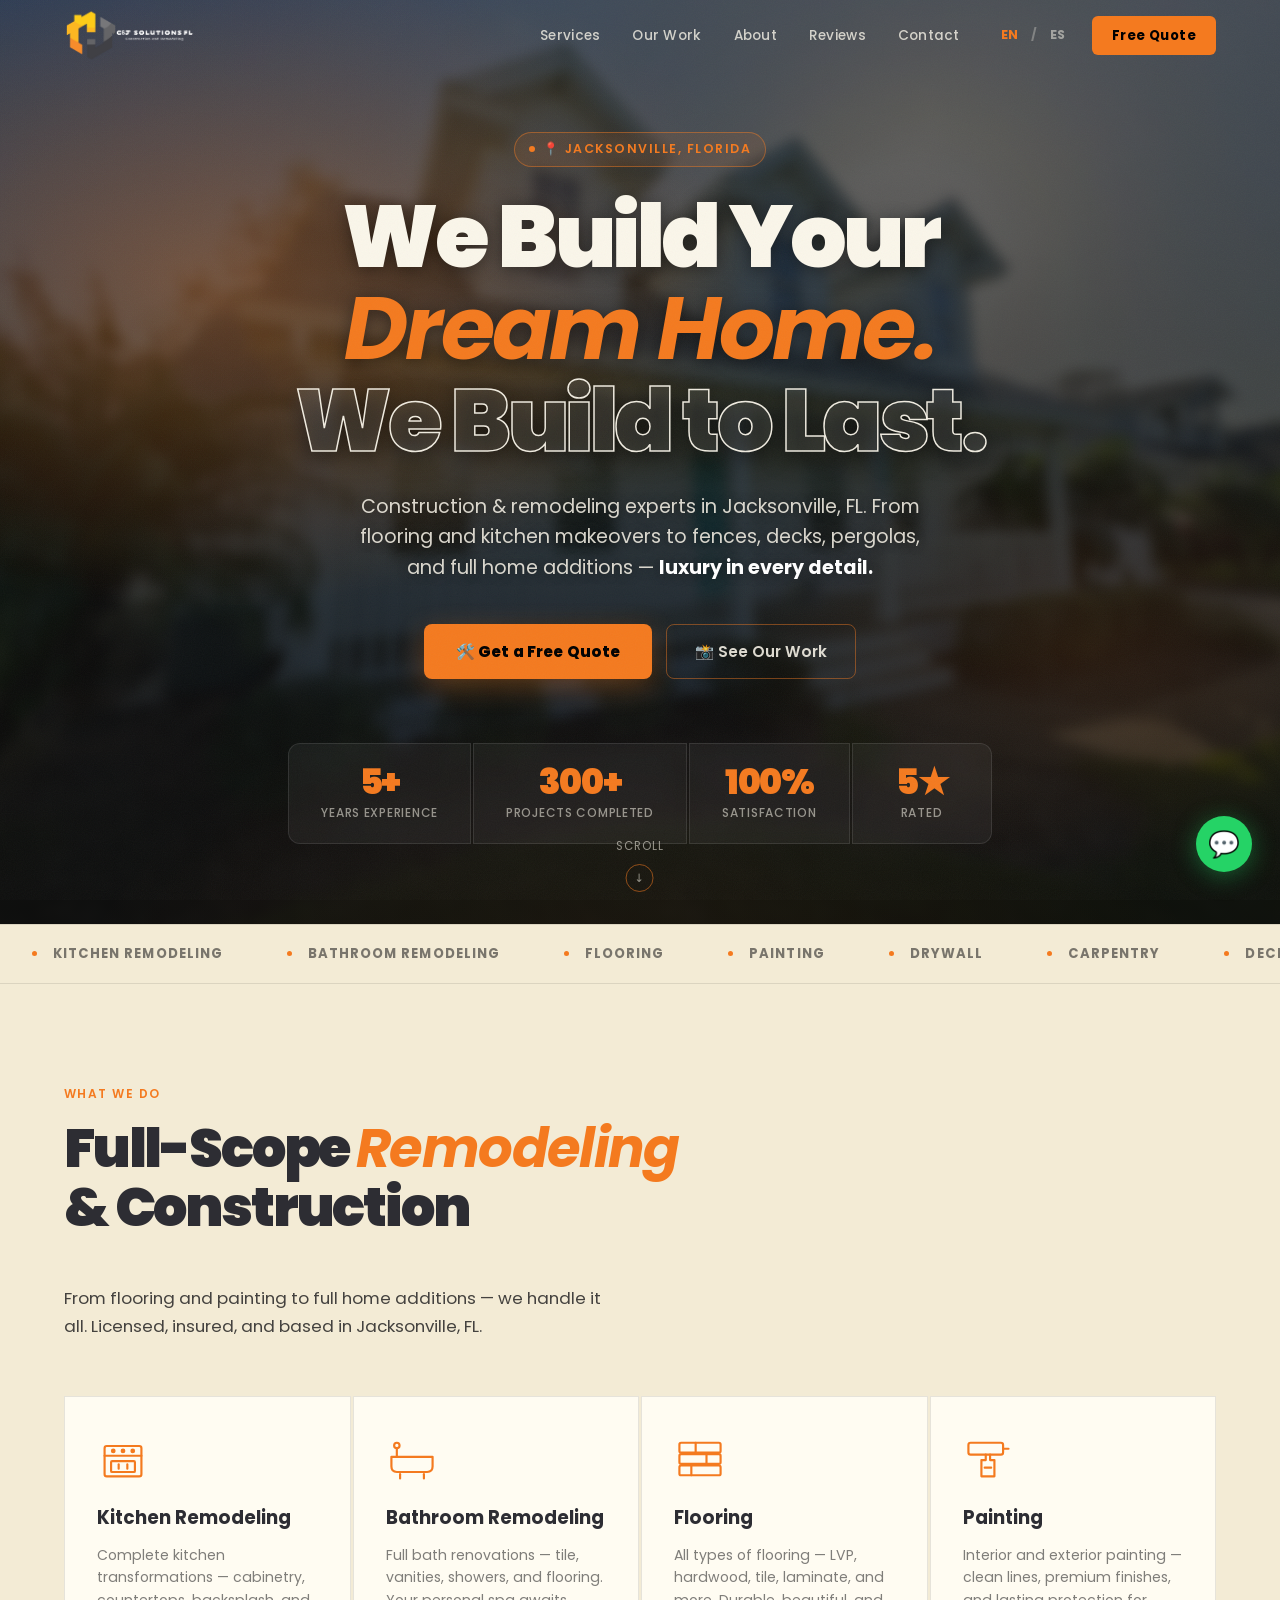
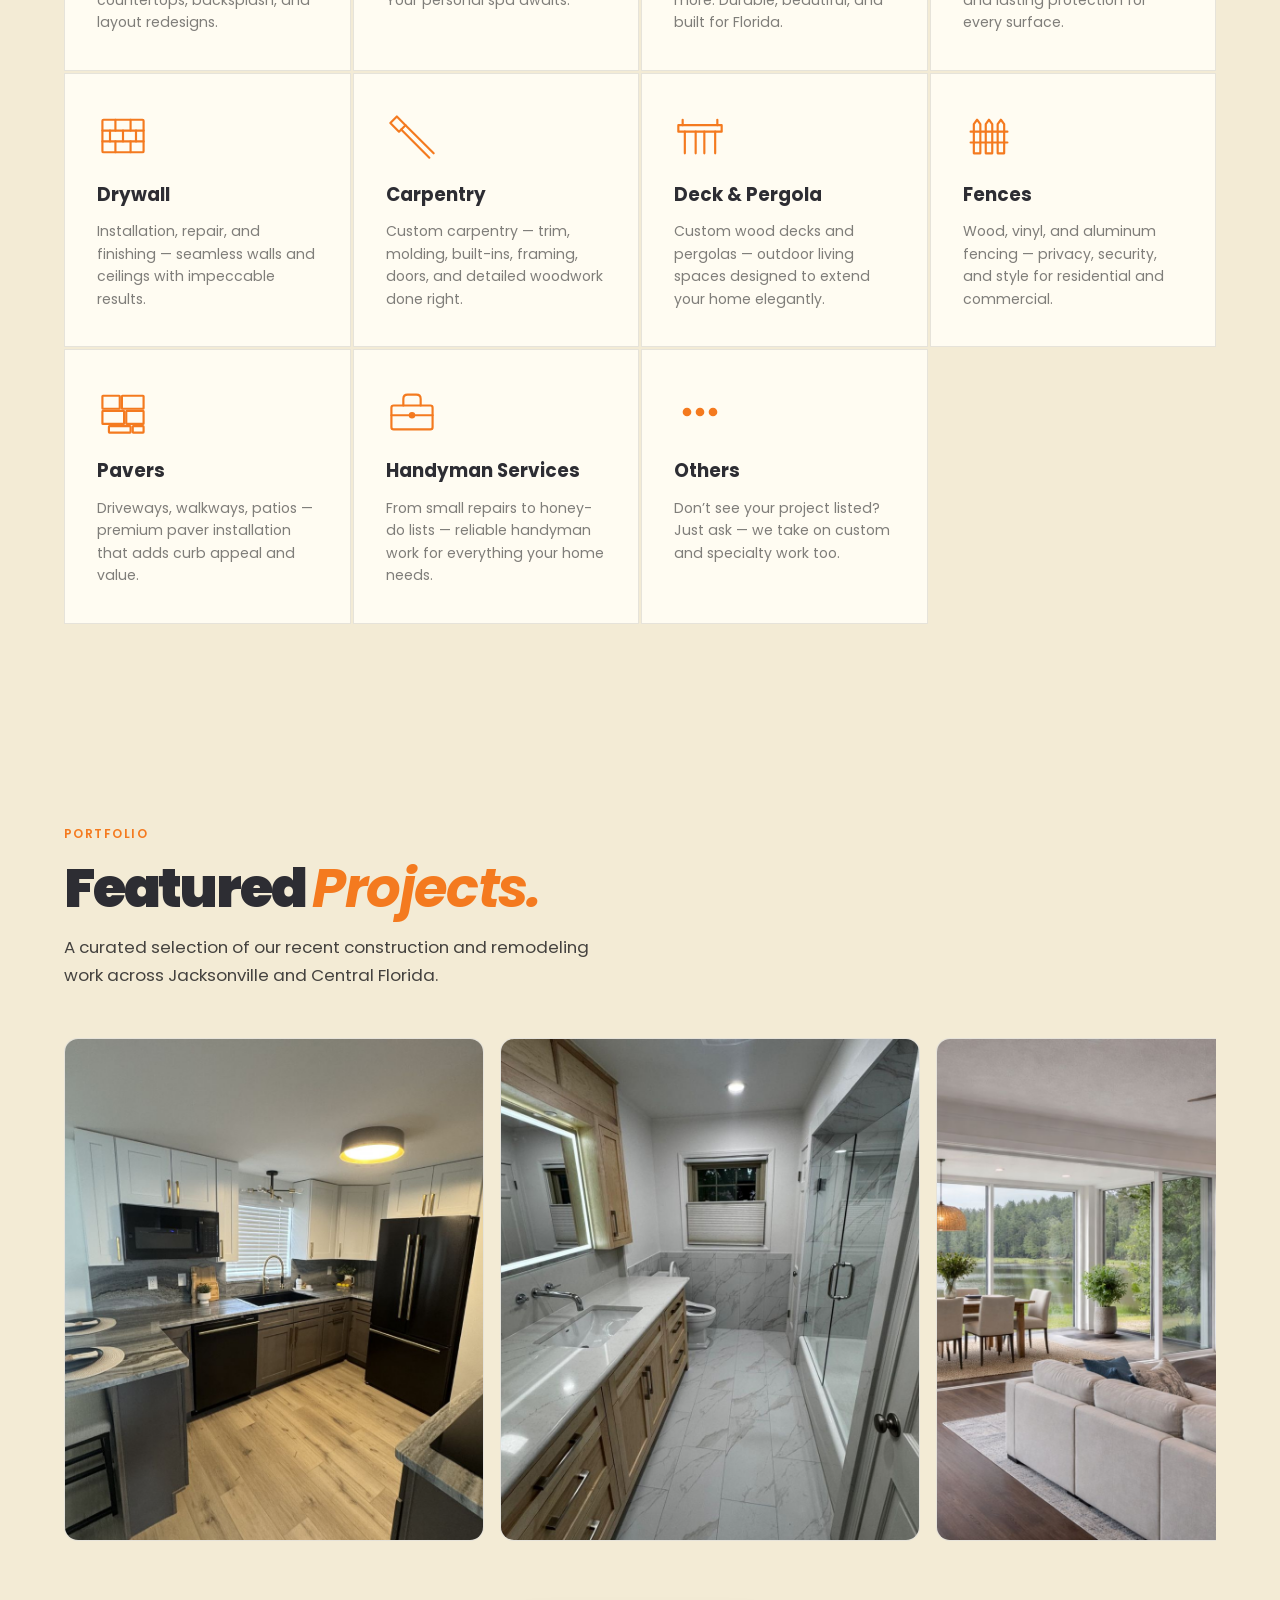
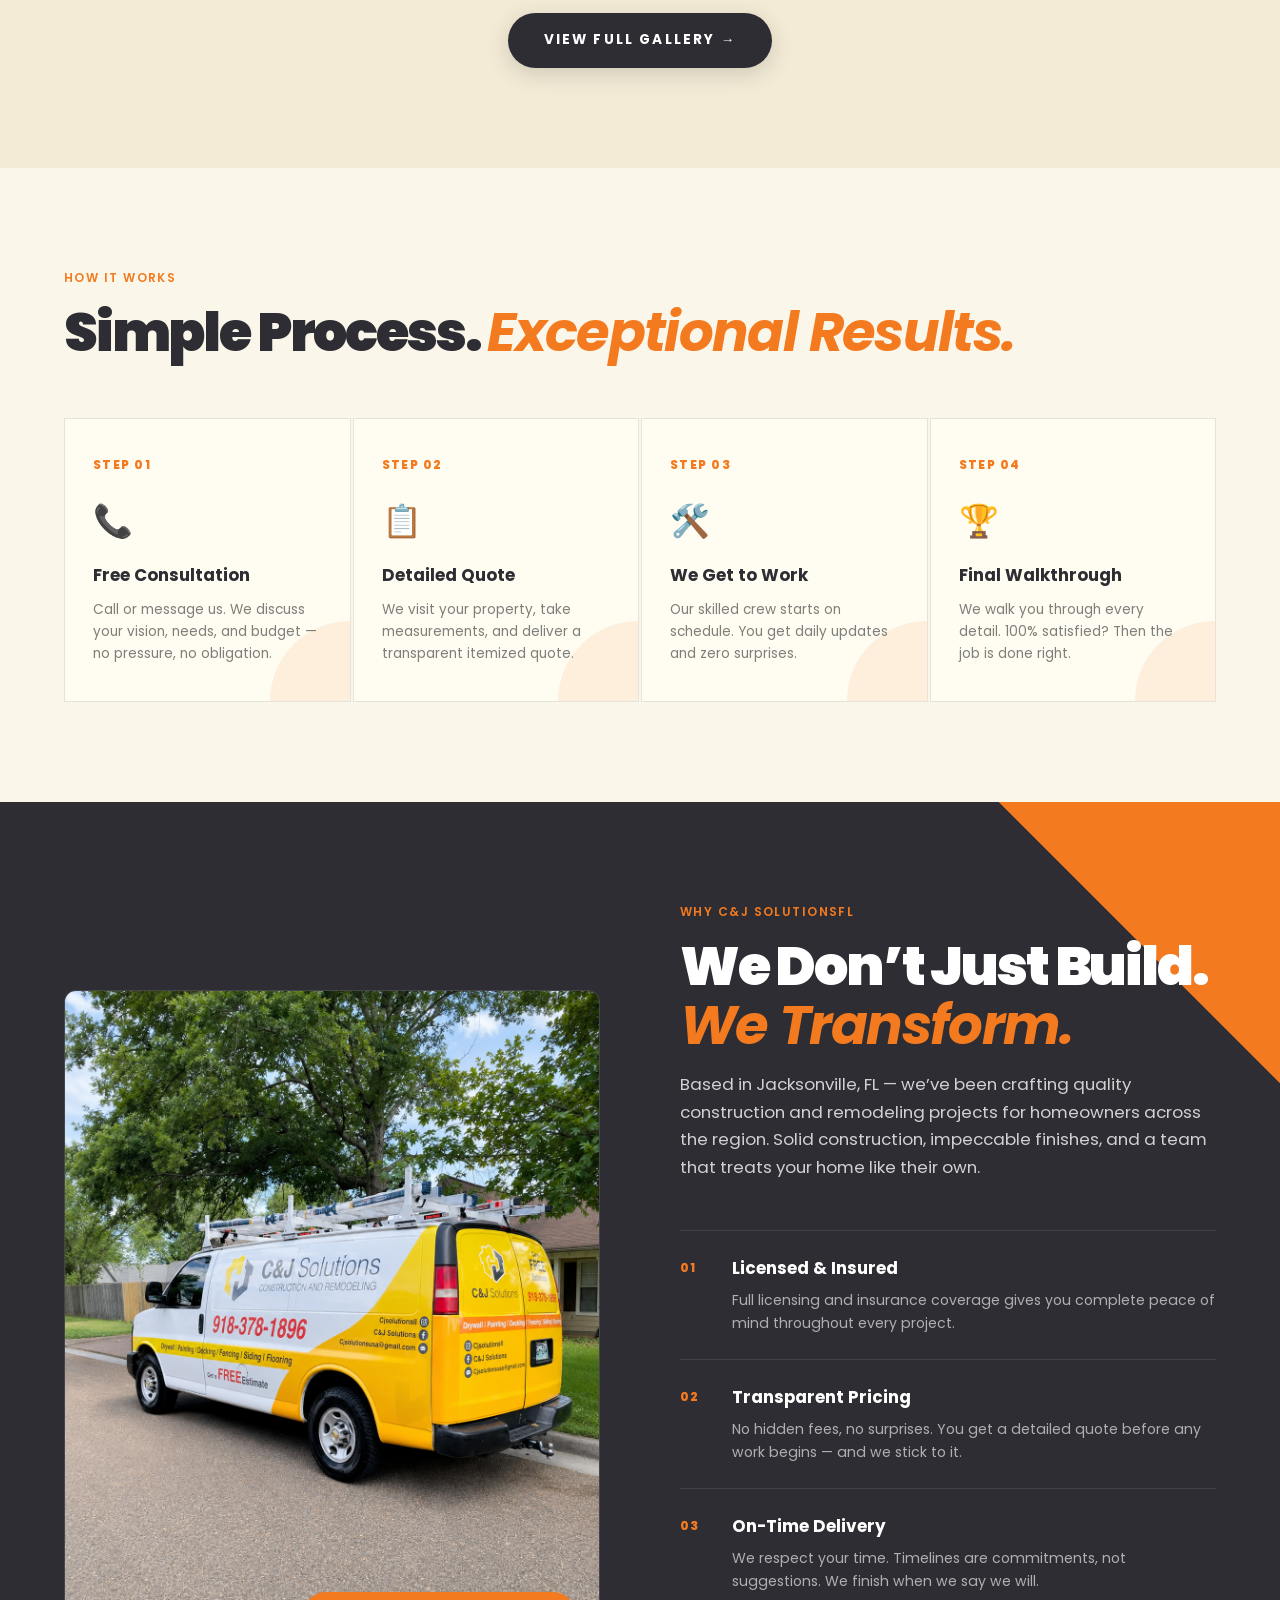
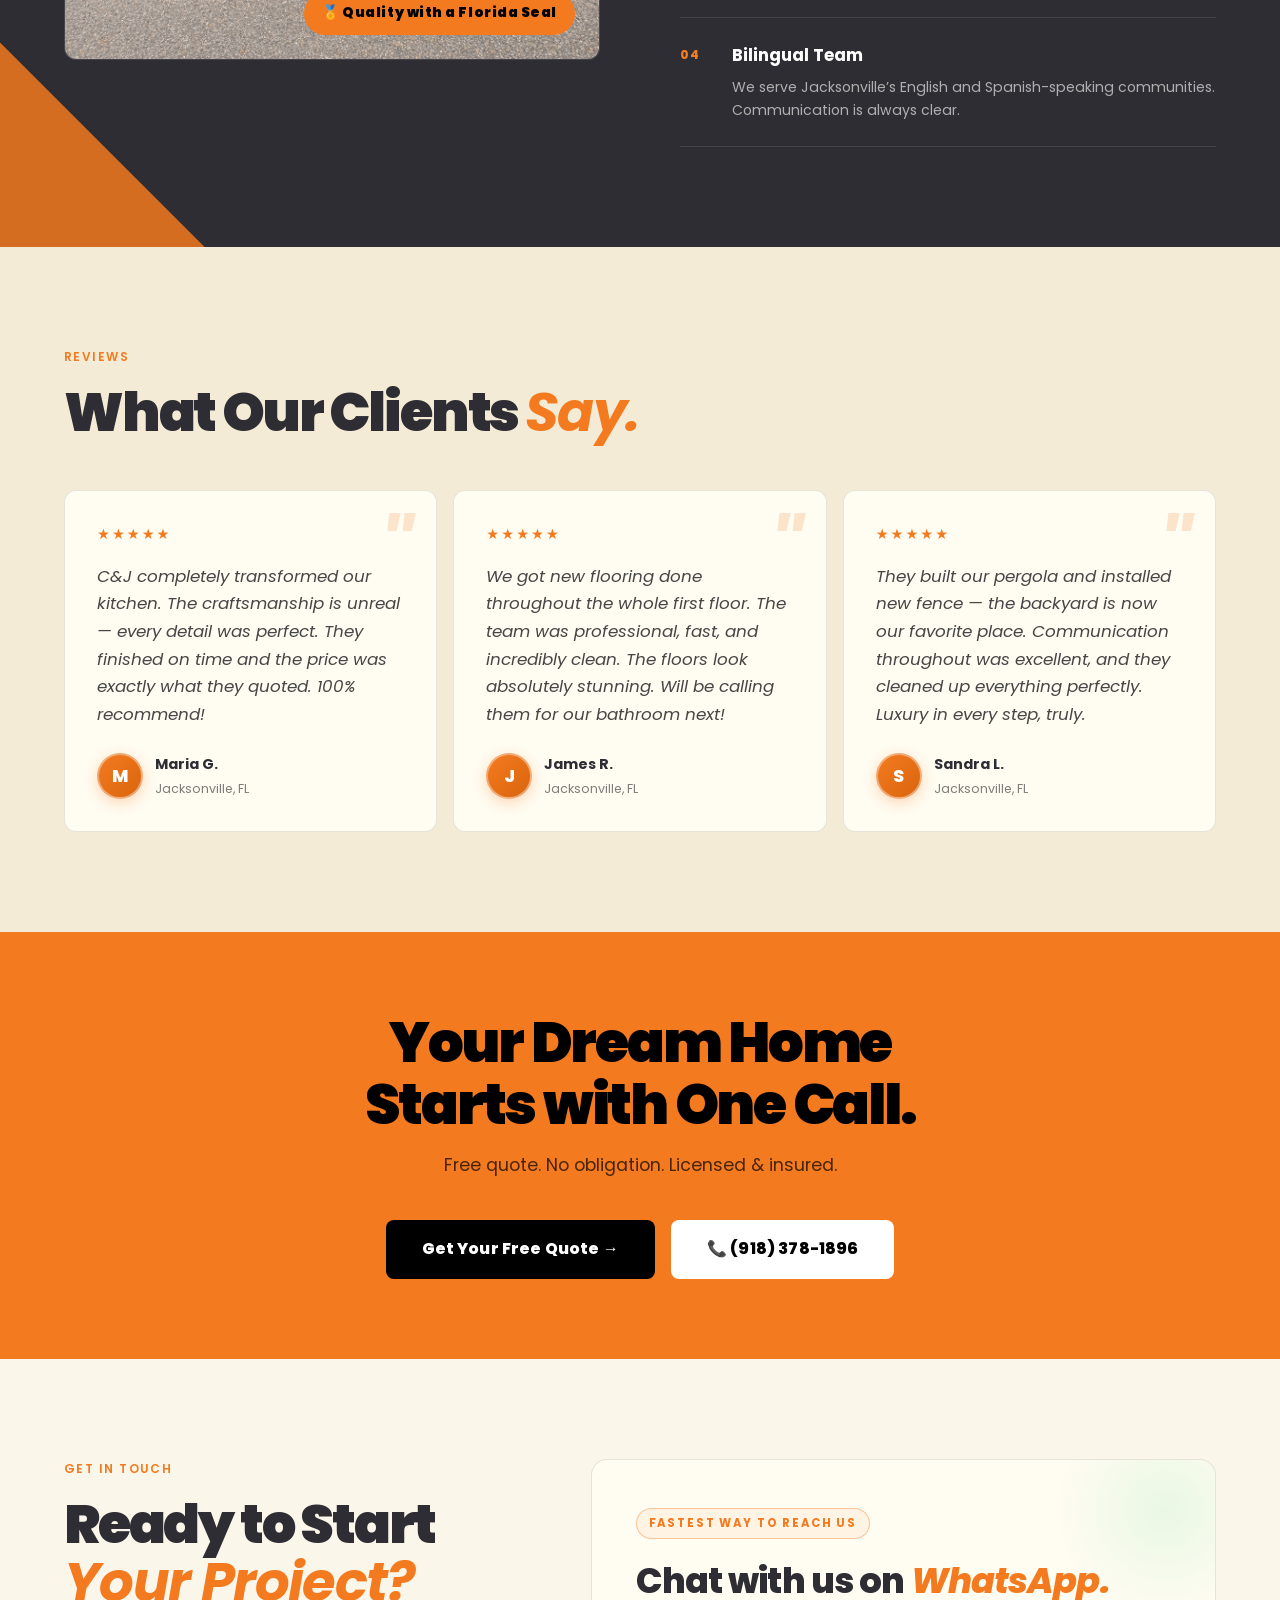
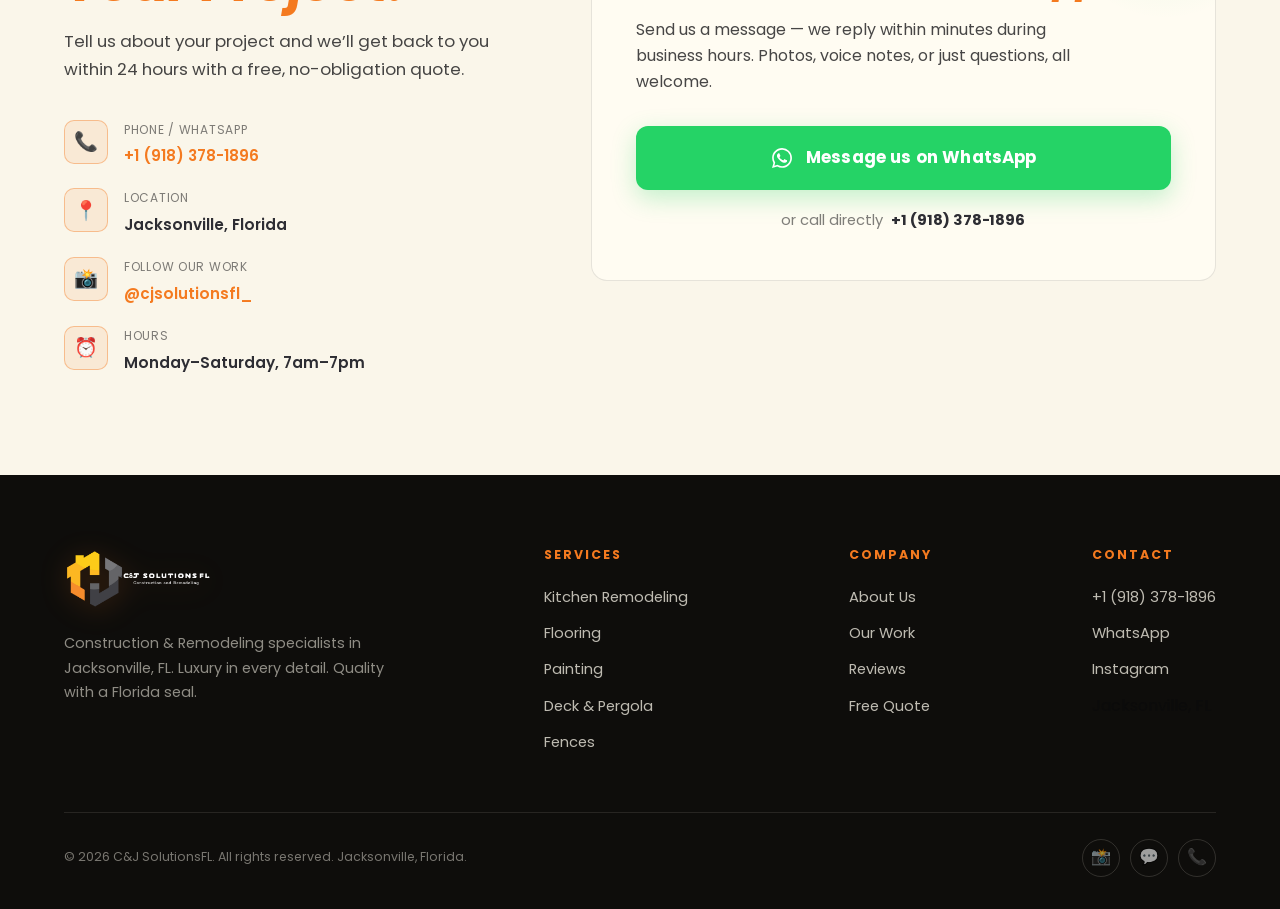
==== index.html @ ed50ba82 "Mobile nav: keep fixed but transparent over hero (white logo), cream + dark logo when scrolled" ====
<!DOCTYPE html>
<html lang="en">
<head>
  <meta charset="UTF-8" />
  <meta name="viewport" content="width=device-width, initial-scale=1.0" />
  <title>C&amp;J SolutionsFL | Construction &amp; Remodeling — Jacksonville, FL</title>
  <meta name="description" content="C&J SolutionsFL — Premier construction and remodeling company in Jacksonville, Florida. LVP flooring, kitchen remodeling, exterior paint, fencing, pergolas, and more. Quality with a Florida seal." />
  <meta name="keywords" content="construction remodeling Jacksonville FL, LVP flooring Jacksonville, kitchen remodeling Florida, exterior paint Jacksonville, fence contractor Florida, home addition Jacksonville" />
  <!-- Open Graph -->
  <meta property="og:title" content="C&J SolutionsFL | Construction &amp; Remodeling" />
  <meta property="og:description" content="Premium construction and remodeling in Jacksonville, FL. Quality with a Florida seal." />
  <meta property="og:type" content="website" />
  <!-- Fonts -->
  <link rel="preconnect" href="https://fonts.googleapis.com" />
  <link rel="preconnect" href="https://fonts.gstatic.com" crossorigin />
  <link href="https://fonts.googleapis.com/css2?family=Poppins:ital,wght@0,300;0,400;0,500;0,600;0,700;0,800;0,900;1,400;1,500;1,600;1,700&display=swap" rel="stylesheet" />
  <link rel="icon" type="image/png" href="/assets/img/logo-icon.png" />
  <link rel="stylesheet" href="css/styles.css?v=mobiledarkstart" />
</head>
<body>

<!-- GRAIN -->
<div class="grain" aria-hidden="true"></div>

<!-- CUSTOM CURSOR -->
<div class="cursor" aria-hidden="true">
  <div class="cursor-dot"></div>
</div>
<div class="cursor" aria-hidden="true">
  <div class="cursor-ring"></div>
</div>

<!-- WHATSAPP FLOAT -->
<a class="wa-float" href="https://wa.me/19183781896" target="_blank" rel="noopener" aria-label="WhatsApp C&amp;J SolutionsFL">
  💬
</a>

<!-- ══════════════════════════════════════════════
     NAVIGATION
════════════════════════════════════════════════ -->
<nav id="nav" role="navigation" aria-label="Main navigation">
  <a class="nav-logo nav-logo-img-only" href="#hero" aria-label="C&J SolutionsFL Home">
    <img class="logo-onlight" src="/assets/img/logo-horiz.png" alt="C&J SolutionsFL — Construction and Remodeling" />
    <img class="logo-ondark" src="/assets/img/logo-white.png" alt="C&J SolutionsFL — Construction and Remodeling" />
  </a>

  <ul class="nav-links" role="list">
    <li><a href="#services" data-i18n="nav.services">Services</a></li>
    <li><a href="#showcase" data-i18n="nav.work">Our Work</a></li>
    <li><a href="#whyus" data-i18n="nav.about">About</a></li>
    <li><a href="#testimonials" data-i18n="nav.reviews">Reviews</a></li>
    <li><a href="#contact" data-i18n="nav.contact">Contact</a></li>
  </ul>

  <div class="lang-switch" role="group" aria-label="Language switcher">
    <button type="button" data-lang="en" class="active">EN</button>
    <span class="sep">/</span>
    <button type="button" data-lang="es">ES</button>
  </div>

  <a class="btn-nav" href="#contact" data-i18n="nav.cta">Free Quote</a>

  <button class="nav-hamburger" aria-label="Open menu" aria-expanded="false">
    <span></span><span></span><span></span>
  </button>
</nav>

<!-- Mobile menu -->
<nav class="nav-mobile" aria-label="Mobile navigation">
  <a href="#services" data-i18n="nav.services">Services</a>
  <a href="#showcase" data-i18n="nav.work">Our Work</a>
  <a href="#whyus" data-i18n="nav.aboutLong">About Us</a>
  <a href="#testimonials" data-i18n="nav.reviews">Reviews</a>
  <a href="#contact" data-i18n="nav.contact">Contact</a>
  <div class="lang-switch lang-switch-mobile" role="group" aria-label="Language switcher">
    <button type="button" data-lang="en" class="active">EN</button>
    <span class="sep">/</span>
    <button type="button" data-lang="es">ES</button>
  </div>
  <a class="btn-mobile" href="#contact" data-i18n="nav.ctaLong">Get a Free Quote →</a>
</nav>

<!-- ══════════════════════════════════════════════
     HERO
════════════════════════════════════════════════ -->
<section id="hero" role="banner">
  <div class="hero-bg" aria-hidden="true">
    <div class="hero-mesh"></div>
    <div class="hero-grid-lines"></div>
  </div>

  <div class="hero-inner">
    <div class="hero-kicker reveal" data-i18n="hero.kicker">
      📍 Jacksonville, Florida
    </div>

    <h1 class="hero-title reveal" data-delay="1" data-i18n="hero.title">
      We Build Your
      <span class="accent"> Dream Home.</span>
      <span class="line2">We Build to Last.</span>
    </h1>

    <p class="hero-sub reveal" data-delay="2" data-i18n="hero.sub">
      Construction &amp; remodeling experts in Jacksonville, FL. From flooring and kitchen makeovers to fences, decks, pergolas, and full home additions — <strong>luxury in every detail.</strong>
    </p>

    <div class="hero-actions reveal" data-delay="3">
      <a class="btn-primary" href="#contact" data-i18n="hero.btnPrimary">
        🛠️ Get a Free Quote
      </a>
      <a class="btn-ghost" href="#showcase" data-i18n="hero.btnGhost">
        📸 See Our Work
      </a>
    </div>

    <div class="hero-stats reveal" data-delay="4" aria-label="Company statistics">
      <div class="hero-stat">
        <span class="num" data-count="5" data-suffix="+">5+</span>
        <span class="label" data-i18n="hero.stat1">Years Experience</span>
      </div>
      <div class="hero-stat">
        <span class="num" data-count="300" data-suffix="+">300+</span>
        <span class="label" data-i18n="hero.stat2">Projects Completed</span>
      </div>
      <div class="hero-stat">
        <span class="num" data-count="100" data-suffix="%">100%</span>
        <span class="label" data-i18n="hero.stat3">Satisfaction</span>
      </div>
      <div class="hero-stat">
        <span class="num" data-count="5" data-suffix="★">5★</span>
        <span class="label" data-i18n="hero.stat4">Rated</span>
      </div>
    </div>
  </div>

  <div class="scroll-down" aria-hidden="true">
    <span data-i18n="hero.scroll">Scroll</span>
    <div class="arrow">↓</div>
  </div>
</section>

<!-- ══════════════════════════════════════════════
     MARQUEE
════════════════════════════════════════════════ -->
<div class="marquee-section" aria-hidden="true">
  <div class="marquee-track">
    <!-- Set 1 -->
    <span class="marquee-item"><span class="dot"></span><span data-i18n="srv.kitchen">Kitchen Remodeling</span></span>
    <span class="marquee-item"><span class="dot"></span><span data-i18n="srv.bathroom">Bathroom Remodeling</span></span>
    <span class="marquee-item"><span class="dot"></span><span data-i18n="srv.flooring">Flooring</span></span>
    <span class="marquee-item"><span class="dot"></span><span data-i18n="srv.painting">Painting</span></span>
    <span class="marquee-item"><span class="dot"></span><span data-i18n="srv.drywall">Drywall</span></span>
    <span class="marquee-item"><span class="dot"></span><span data-i18n="srv.carpentry">Carpentry</span></span>
    <span class="marquee-item"><span class="dot"></span><span data-i18n="srv.deck">Deck &amp; Pergola</span></span>
    <span class="marquee-item"><span class="dot"></span><span data-i18n="srv.fences">Fences</span></span>
    <span class="marquee-item"><span class="dot"></span><span data-i18n="srv.pavers">Pavers</span></span>
    <span class="marquee-item"><span class="dot"></span><span data-i18n="srv.handyman">Handyman Services</span></span>
    <span class="marquee-item"><span class="dot"></span><span data-i18n="srv.others">Others</span></span>
    <!-- Set 2 (duplicate for seamless loop) -->
    <span class="marquee-item"><span class="dot"></span><span data-i18n="srv.kitchen">Kitchen Remodeling</span></span>
    <span class="marquee-item"><span class="dot"></span><span data-i18n="srv.bathroom">Bathroom Remodeling</span></span>
    <span class="marquee-item"><span class="dot"></span><span data-i18n="srv.flooring">Flooring</span></span>
    <span class="marquee-item"><span class="dot"></span><span data-i18n="srv.painting">Painting</span></span>
    <span class="marquee-item"><span class="dot"></span><span data-i18n="srv.drywall">Drywall</span></span>
    <span class="marquee-item"><span class="dot"></span><span data-i18n="srv.carpentry">Carpentry</span></span>
    <span class="marquee-item"><span class="dot"></span><span data-i18n="srv.deck">Deck &amp; Pergola</span></span>
    <span class="marquee-item"><span class="dot"></span><span data-i18n="srv.fences">Fences</span></span>
    <span class="marquee-item"><span class="dot"></span><span data-i18n="srv.pavers">Pavers</span></span>
    <span class="marquee-item"><span class="dot"></span><span data-i18n="srv.handyman">Handyman Services</span></span>
    <span class="marquee-item"><span class="dot"></span><span data-i18n="srv.others">Others</span></span>
  </div>
</div>

<!-- ══════════════════════════════════════════════
     SERVICES
════════════════════════════════════════════════ -->
<section id="services">
  <div class="container">
    <div class="services-header">
      <div>
        <p class="section-label reveal" data-i18n="services.label">What We Do</p>
        <h2 class="section-title reveal" data-delay="1" data-i18n="services.title">
          Full-Scope <span class="accent">Remodeling</span><br>
          &amp; Construction
        </h2>
      </div>
      <p class="section-sub reveal" data-delay="2" data-i18n="services.sub">
        From flooring and painting to full home additions — we handle it all. Licensed, insured, and based in Jacksonville, FL.
      </p>
    </div>

    <div class="services-grid">

      <div class="service-card reveal" data-delay="1">
        <span class="service-icon" aria-hidden="true">
          <svg viewBox="0 0 48 48" fill="none" stroke="currentColor" stroke-width="2" stroke-linecap="round" stroke-linejoin="round">
            <rect x="7" y="12" width="34" height="28" rx="2"/>
            <line x1="7" y1="21" x2="41" y2="21"/>
            <circle cx="15" cy="16.5" r="1.2" fill="currentColor"/>
            <circle cx="24" cy="16.5" r="1.2" fill="currentColor"/>
            <circle cx="33" cy="16.5" r="1.2" fill="currentColor"/>
            <rect x="13" y="26" width="22" height="10" rx="1"/>
            <line x1="20" y1="29" x2="20" y2="33"/>
            <line x1="28" y1="29" x2="28" y2="33"/>
          </svg>
        </span>
        <h3 class="service-name" data-i18n="srv.kitchen">Kitchen Remodeling</h3>
        <p class="service-desc" data-i18n="srv.kitchen.desc">Complete kitchen transformations — cabinetry, countertops, backsplash, and layout redesigns.</p>
        <span class="service-arrow" aria-hidden="true">↗</span>
      </div>

      <div class="service-card reveal" data-delay="2">
        <span class="service-icon" aria-hidden="true">
          <svg viewBox="0 0 48 48" fill="none" stroke="currentColor" stroke-width="2" stroke-linecap="round" stroke-linejoin="round">
            <path d="M5 22 H43 V31 Q43 36 38 36 H10 Q5 36 5 31 Z"/>
            <line x1="10" y1="22" x2="10" y2="14"/>
            <circle cx="10" cy="11.5" r="2.5"/>
            <line x1="13" y1="38" x2="13" y2="42"/>
            <line x1="35" y1="38" x2="35" y2="42"/>
          </svg>
        </span>
        <h3 class="service-name" data-i18n="srv.bathroom">Bathroom Remodeling</h3>
        <p class="service-desc" data-i18n="srv.bathroom.desc">Full bath renovations — tile, vanities, showers, and flooring. Your personal spa awaits.</p>
        <span class="service-arrow" aria-hidden="true">↗</span>
      </div>

      <div class="service-card reveal" data-delay="3">
        <span class="service-icon" aria-hidden="true">
          <svg viewBox="0 0 48 48" fill="none" stroke="currentColor" stroke-width="2" stroke-linecap="round" stroke-linejoin="round">
            <rect x="5" y="9" width="38" height="9" rx="1.5"/>
            <rect x="5" y="19.5" width="38" height="9" rx="1.5"/>
            <rect x="5" y="30" width="38" height="9" rx="1.5"/>
            <line x1="20" y1="9" x2="20" y2="18"/>
            <line x1="30" y1="19.5" x2="30" y2="28.5"/>
            <line x1="16" y1="30" x2="16" y2="39"/>
          </svg>
        </span>
        <h3 class="service-name" data-i18n="srv.flooring">Flooring</h3>
        <p class="service-desc" data-i18n="srv.flooring.desc">All types of flooring — LVP, hardwood, tile, laminate, and more. Durable, beautiful, and built for Florida.</p>
        <span class="service-arrow" aria-hidden="true">↗</span>
      </div>

      <div class="service-card reveal" data-delay="1">
        <span class="service-icon" aria-hidden="true">
          <svg viewBox="0 0 48 48" fill="none" stroke="currentColor" stroke-width="2" stroke-linecap="round" stroke-linejoin="round">
            <rect x="5" y="9" width="32" height="11" rx="2"/>
            <line x1="37" y1="14.5" x2="42" y2="14.5"/>
            <path d="M21 20 V25 H17 V40 H29 V25 H25 V20"/>
            <line x1="20" y1="32" x2="26" y2="32"/>
          </svg>
        </span>
        <h3 class="service-name" data-i18n="srv.painting">Painting</h3>
        <p class="service-desc" data-i18n="srv.painting.desc">Interior and exterior painting — clean lines, premium finishes, and lasting protection for every surface.</p>
        <span class="service-arrow" aria-hidden="true">↗</span>
      </div>

      <div class="service-card reveal" data-delay="2">
        <span class="service-icon" aria-hidden="true">
          <svg viewBox="0 0 48 48" fill="none" stroke="currentColor" stroke-width="2" stroke-linecap="round" stroke-linejoin="round">
            <rect x="5" y="9" width="38" height="30" rx="1"/>
            <line x1="5" y1="19" x2="43" y2="19"/>
            <line x1="5" y1="29" x2="43" y2="29"/>
            <line x1="17" y1="9" x2="17" y2="19"/>
            <line x1="31" y1="9" x2="31" y2="19"/>
            <line x1="12" y1="19" x2="12" y2="29"/>
            <line x1="24" y1="19" x2="24" y2="29"/>
            <line x1="36" y1="19" x2="36" y2="29"/>
            <line x1="17" y1="29" x2="17" y2="39"/>
            <line x1="31" y1="29" x2="31" y2="39"/>
          </svg>
        </span>
        <h3 class="service-name" data-i18n="srv.drywall">Drywall</h3>
        <p class="service-desc" data-i18n="srv.drywall.desc">Installation, repair, and finishing — seamless walls and ceilings with impeccable results.</p>
        <span class="service-arrow" aria-hidden="true">↗</span>
      </div>

      <div class="service-card reveal" data-delay="3">
        <span class="service-icon" aria-hidden="true">
          <svg viewBox="0 0 48 48" fill="none" stroke="currentColor" stroke-width="2" stroke-linecap="round" stroke-linejoin="round">
            <path d="M10 6 L18 14 L12 20 L4 12 Z"/>
            <line x1="14" y1="18" x2="40" y2="44"/>
            <line x1="18" y1="14" x2="44" y2="40"/>
          </svg>
        </span>
        <h3 class="service-name" data-i18n="srv.carpentry">Carpentry</h3>
        <p class="service-desc" data-i18n="srv.carpentry.desc">Custom carpentry — trim, molding, built-ins, framing, doors, and detailed woodwork done right.</p>
        <span class="service-arrow" aria-hidden="true">↗</span>
      </div>

      <div class="service-card reveal" data-delay="1">
        <span class="service-icon" aria-hidden="true">
          <svg viewBox="0 0 48 48" fill="none" stroke="currentColor" stroke-width="2" stroke-linecap="round" stroke-linejoin="round">
            <path d="M4 14 H44 V20 H4 Z"/>
            <line x1="10" y1="20" x2="10" y2="40"/>
            <line x1="20" y1="20" x2="20" y2="40"/>
            <line x1="28" y1="20" x2="28" y2="40"/>
            <line x1="38" y1="20" x2="38" y2="40"/>
            <line x1="8" y1="14" x2="8" y2="9"/>
            <line x1="40" y1="14" x2="40" y2="9"/>
          </svg>
        </span>
        <h3 class="service-name" data-i18n="srv.deck">Deck &amp; Pergola</h3>
        <p class="service-desc" data-i18n="srv.deck.desc">Custom wood decks and pergolas — outdoor living spaces designed to extend your home elegantly.</p>
        <span class="service-arrow" aria-hidden="true">↗</span>
      </div>

      <div class="service-card reveal" data-delay="2">
        <span class="service-icon" aria-hidden="true">
          <svg viewBox="0 0 48 48" fill="none" stroke="currentColor" stroke-width="2" stroke-linecap="round" stroke-linejoin="round">
            <path d="M10 13 L13 9 L16 13 V40 H10 Z"/>
            <path d="M21 13 L24 9 L27 13 V40 H21 Z"/>
            <path d="M32 13 L35 9 L38 13 V40 H32 Z"/>
            <line x1="7" y1="20" x2="41" y2="20"/>
            <line x1="7" y1="30" x2="41" y2="30"/>
          </svg>
        </span>
        <h3 class="service-name" data-i18n="srv.fences">Fences</h3>
        <p class="service-desc" data-i18n="srv.fences.desc">Wood, vinyl, and aluminum fencing — privacy, security, and style for residential and commercial.</p>
        <span class="service-arrow" aria-hidden="true">↗</span>
      </div>

      <div class="service-card reveal" data-delay="3">
        <span class="service-icon" aria-hidden="true">
          <svg viewBox="0 0 48 48" fill="none" stroke="currentColor" stroke-width="2" stroke-linecap="round" stroke-linejoin="round">
            <rect x="5" y="9" width="16" height="12" rx="0.5"/>
            <rect x="23" y="9" width="20" height="12" rx="0.5"/>
            <rect x="5" y="23" width="20" height="12" rx="0.5"/>
            <rect x="27" y="23" width="16" height="12" rx="0.5"/>
            <rect x="11" y="37" width="20" height="6" rx="0.5"/>
            <rect x="33" y="37" width="10" height="6" rx="0.5"/>
          </svg>
        </span>
        <h3 class="service-name" data-i18n="srv.pavers">Pavers</h3>
        <p class="service-desc" data-i18n="srv.pavers.desc">Driveways, walkways, patios — premium paver installation that adds curb appeal and value.</p>
        <span class="service-arrow" aria-hidden="true">↗</span>
      </div>

      <div class="service-card reveal" data-delay="1">
        <span class="service-icon" aria-hidden="true">
          <svg viewBox="0 0 48 48" fill="none" stroke="currentColor" stroke-width="2" stroke-linecap="round" stroke-linejoin="round">
            <rect x="5" y="18" width="38" height="22" rx="2"/>
            <path d="M16 18 V12 Q16 8 20 8 H28 Q32 8 32 12 V18"/>
            <line x1="5" y1="27" x2="43" y2="27"/>
            <circle cx="24" cy="27" r="2" fill="currentColor"/>
          </svg>
        </span>
        <h3 class="service-name" data-i18n="srv.handyman">Handyman Services</h3>
        <p class="service-desc" data-i18n="srv.handyman.desc">From small repairs to honey-do lists — reliable handyman work for everything your home needs.</p>
        <span class="service-arrow" aria-hidden="true">↗</span>
      </div>

      <div class="service-card reveal" data-delay="2">
        <span class="service-icon" aria-hidden="true">
          <svg viewBox="0 0 48 48" fill="none" stroke="currentColor" stroke-width="2" stroke-linecap="round" stroke-linejoin="round">
            <circle cx="12" cy="24" r="3" fill="currentColor"/>
            <circle cx="24" cy="24" r="3" fill="currentColor"/>
            <circle cx="36" cy="24" r="3" fill="currentColor"/>
          </svg>
        </span>
        <h3 class="service-name" data-i18n="srv.others">Others</h3>
        <p class="service-desc" data-i18n="srv.others.desc">Don't see your project listed? Just ask — we take on custom and specialty work too.</p>
        <span class="service-arrow" aria-hidden="true">↗</span>
      </div>

    </div>
  </div>
</section>

<!-- ══════════════════════════════════════════════
     SHOWCASE
════════════════════════════════════════════════ -->
<section id="showcase">
  <div class="container">
    <div class="showcase-header">
      <p class="section-label reveal" data-i18n="portfolio.label">Portfolio</p>
      <h2 class="section-title reveal" data-delay="1" data-i18n="portfolio.title">
        Featured <span class="accent">Projects.</span>
      </h2>
      <p class="section-sub reveal" data-delay="2" data-i18n="portfolio.sub">A curated selection of our recent construction and remodeling work across Jacksonville and Central Florida.</p>
    </div>
  </div>

  <!-- Scrollable showcase — add your own photos by replacing the placeholder divs with <img> tags -->
  <div class="showcase-scroll" role="list" aria-label="Project portfolio">

    <div class="showcase-card has-photo" role="listitem">
      <div class="ba-wrap" style="background-image: url('/assets/img/projects/8.jpg');"></div>
    </div>

    <div class="showcase-card has-photo" role="listitem">
      <div class="ba-wrap" style="background-image: url('/assets/img/projects/2.jpg');"></div>
    </div>

    <div class="showcase-card has-photo" role="listitem">
      <div class="ba-wrap" style="background-image: url('/assets/img/projects/5.jpg');"></div>
    </div>

    <div class="showcase-card has-photo" role="listitem">
      <div class="ba-wrap" style="background-image: url('/assets/img/projects/7.jpg');"></div>
    </div>

    <div class="showcase-card has-photo" role="listitem">
      <div class="ba-wrap" style="background-image: url('/assets/img/projects/10.jpg');"></div>
    </div>

    <div class="showcase-card has-photo" role="listitem">
      <div class="ba-wrap" style="background-image: url('/assets/img/projects/3.jpg');"></div>
    </div>

  </div>

  <div class="showcase-cta-wrap">
    <a class="btn-view-more" href="gallery.html" data-i18n="portfolio.viewMore">View Full Gallery →</a>
  </div>
</section>

<!-- ══════════════════════════════════════════════
     PROCESS
════════════════════════════════════════════════ -->
<section id="process">
  <div class="container">
    <p class="section-label reveal" data-i18n="process.label">How It Works</p>
    <h2 class="section-title reveal" data-delay="1" data-i18n="process.title">
      Simple Process. <span class="accent">Exceptional Results.</span>
    </h2>

    <div class="process-steps">
      <div class="process-step reveal" data-delay="1">
        <div class="step-num" data-i18n="process.s1.num">STEP 01</div>
        <div class="step-icon" aria-hidden="true">📞</div>
        <h3 class="step-title" data-i18n="process.s1.title">Free Consultation</h3>
        <p class="step-desc" data-i18n="process.s1.desc">Call or message us. We discuss your vision, needs, and budget — no pressure, no obligation.</p>
      </div>

      <div class="process-step reveal" data-delay="2">
        <div class="step-num" data-i18n="process.s2.num">STEP 02</div>
        <div class="step-icon" aria-hidden="true">📋</div>
        <h3 class="step-title" data-i18n="process.s2.title">Detailed Quote</h3>
        <p class="step-desc" data-i18n="process.s2.desc">We visit your property, take measurements, and deliver a transparent itemized quote.</p>
      </div>

      <div class="process-step reveal" data-delay="3">
        <div class="step-num" data-i18n="process.s3.num">STEP 03</div>
        <div class="step-icon" aria-hidden="true">🛠️</div>
        <h3 class="step-title" data-i18n="process.s3.title">We Get to Work</h3>
        <p class="step-desc" data-i18n="process.s3.desc">Our skilled crew starts on schedule. You get daily updates and zero surprises.</p>
      </div>

      <div class="process-step reveal" data-delay="4">
        <div class="step-num" data-i18n="process.s4.num">STEP 04</div>
        <div class="step-icon" aria-hidden="true">🏆</div>
        <h3 class="step-title" data-i18n="process.s4.title">Final Walkthrough</h3>
        <p class="step-desc" data-i18n="process.s4.desc">We walk you through every detail. 100% satisfied? Then the job is done right.</p>
      </div>
    </div>
  </div>
</section>

<!-- ══════════════════════════════════════════════
     WHY US
════════════════════════════════════════════════ -->
<section id="whyus">
  <div class="container">
    <div class="whyus-wrap">

      <div class="whyus-visual reveal">
        <img src="/assets/img/whyus-van.png" alt="C&J SolutionsFL branded company van" class="whyus-photo" />
        <div class="whyus-visual-badge" data-i18n="whyus.badge">🏅 Quality with a Florida Seal</div>
      </div>

      <div>
        <p class="section-label reveal" data-i18n="whyus.label">Why C&amp;J SolutionsFL</p>
        <h2 class="section-title reveal" data-delay="1" data-i18n="whyus.title">
          We Don't Just Build.<br>
          <span class="accent">We Transform.</span>
        </h2>
        <p class="section-sub reveal" data-delay="2" data-i18n="whyus.sub">
          Based in Jacksonville, FL — we've been crafting quality construction and remodeling projects for homeowners across the region. Solid construction, impeccable finishes, and a team that treats your home like their own.
        </p>

        <div class="pillars">
          <div class="pillar reveal" data-delay="1">
            <span class="pillar-num">01</span>
            <div class="pillar-content">
              <h3 class="pillar-title" data-i18n="whyus.p1.title">Licensed &amp; Insured</h3>
              <p class="pillar-text" data-i18n="whyus.p1.text">Full licensing and insurance coverage gives you complete peace of mind throughout every project.</p>
            </div>
          </div>
          <div class="pillar reveal" data-delay="2">
            <span class="pillar-num">02</span>
            <div class="pillar-content">
              <h3 class="pillar-title" data-i18n="whyus.p2.title">Transparent Pricing</h3>
              <p class="pillar-text" data-i18n="whyus.p2.text">No hidden fees, no surprises. You get a detailed quote before any work begins — and we stick to it.</p>
            </div>
          </div>
          <div class="pillar reveal" data-delay="3">
            <span class="pillar-num">03</span>
            <div class="pillar-content">
              <h3 class="pillar-title" data-i18n="whyus.p3.title">On-Time Delivery</h3>
              <p class="pillar-text" data-i18n="whyus.p3.text">We respect your time. Timelines are commitments, not suggestions. We finish when we say we will.</p>
            </div>
          </div>
          <div class="pillar reveal" data-delay="4">
            <span class="pillar-num">04</span>
            <div class="pillar-content">
              <h3 class="pillar-title" data-i18n="whyus.p4.title">Bilingual Team</h3>
              <p class="pillar-text" data-i18n="whyus.p4.text">We serve Jacksonville's English and Spanish-speaking communities. Communication is always clear.</p>
            </div>
          </div>
        </div>
      </div>

    </div>
  </div>
</section>

<!-- ══════════════════════════════════════════════
     TESTIMONIALS
════════════════════════════════════════════════ -->
<section id="testimonials">
  <div class="container">
    <p class="section-label reveal" data-i18n="reviews.label">Reviews</p>
    <h2 class="section-title reveal" data-delay="1" data-i18n="reviews.title">
      What Our Clients <span class="accent">Say.</span>
    </h2>

    <div class="testimonials-grid">

      <div class="testimonial-card reveal" data-delay="1">
        <div class="t-quote-icon" aria-hidden="true">"</div>
        <div class="t-stars" aria-label="5 stars">★★★★★</div>
        <p class="t-text" data-i18n="reviews.r1.text">C&J completely transformed our kitchen. The craftsmanship is unreal — every detail was perfect. They finished on time and the price was exactly what they quoted. 100% recommend!</p>
        <div class="t-author">
          <div class="t-avatar" aria-hidden="true">M</div>
          <div>
            <p class="t-name">Maria G.</p>
            <p class="t-location">Jacksonville, FL</p>
          </div>
        </div>
      </div>

      <div class="testimonial-card reveal" data-delay="2">
        <div class="t-quote-icon" aria-hidden="true">"</div>
        <div class="t-stars" aria-label="5 stars">★★★★★</div>
        <p class="t-text" data-i18n="reviews.r2.text">We got new flooring done throughout the whole first floor. The team was professional, fast, and incredibly clean. The floors look absolutely stunning. Will be calling them for our bathroom next!</p>
        <div class="t-author">
          <div class="t-avatar" aria-hidden="true">J</div>
          <div>
            <p class="t-name">James R.</p>
            <p class="t-location">Jacksonville, FL</p>
          </div>
        </div>
      </div>

      <div class="testimonial-card reveal" data-delay="3">
        <div class="t-quote-icon" aria-hidden="true">"</div>
        <div class="t-stars" aria-label="5 stars">★★★★★</div>
        <p class="t-text" data-i18n="reviews.r3.text">They built our pergola and installed new fence — the backyard is now our favorite place. Communication throughout was excellent, and they cleaned up everything perfectly. Luxury in every step, truly.</p>
        <div class="t-author">
          <div class="t-avatar" aria-hidden="true">S</div>
          <div>
            <p class="t-name">Sandra L.</p>
            <p class="t-location">Jacksonville, FL</p>
          </div>
        </div>
      </div>

    </div>
  </div>
</section>

<!-- ══════════════════════════════════════════════
     CTA BANNER
════════════════════════════════════════════════ -->
<div id="cta-banner" role="complementary">
  <p class="banner-title reveal" data-i18n="cta.title">Your Dream Home<br>Starts with One Call.</p>
  <p class="banner-sub reveal" data-delay="1" data-i18n="cta.sub">Free quote. No obligation. Licensed &amp; insured.</p>
  <div style="display:flex;gap:16px;justify-content:center;flex-wrap:wrap;" class="reveal" data-delay="2">
    <a class="btn-dark" href="#contact" data-i18n="cta.btn1">Get Your Free Quote →</a>
    <a class="btn-dark" href="tel:+19183781896" style="background:#fff;color:#000;">📞 (918) 378-1896</a>
  </div>
</div>

<!-- ══════════════════════════════════════════════
     CONTACT
════════════════════════════════════════════════ -->
<section id="contact">
  <div class="container">
    <div class="contact-wrap">

      <div class="contact-info">
        <p class="section-label reveal" data-i18n="contact.label">Get In Touch</p>
        <h2 class="section-title reveal" data-delay="1" data-i18n="contact.title">
          Ready to Start<br><span class="accent">Your Project?</span>
        </h2>
        <p class="section-sub reveal" data-delay="2" data-i18n="contact.sub">
          Tell us about your project and we'll get back to you within 24 hours with a free, no-obligation quote.
        </p>

        <div class="contact-items">
          <div class="contact-item reveal" data-delay="1">
            <div class="c-icon" aria-hidden="true">📞</div>
            <div>
              <p class="c-label" data-i18n="contact.phoneLabel">Phone / WhatsApp</p>
              <p class="c-value"><a href="tel:+19183781896">+1 (918) 378-1896</a></p>
            </div>
          </div>
          <div class="contact-item reveal" data-delay="2">
            <div class="c-icon" aria-hidden="true">📍</div>
            <div>
              <p class="c-label" data-i18n="contact.locLabel">Location</p>
              <p class="c-value" data-i18n="contact.locValue">Jacksonville, Florida</p>
            </div>
          </div>
          <div class="contact-item reveal" data-delay="3">
            <div class="c-icon" aria-hidden="true">📸</div>
            <div>
              <p class="c-label" data-i18n="contact.followLabel">Follow Our Work</p>
              <p class="c-value"><a href="https://www.instagram.com/cjsolutionsfl_/" target="_blank" rel="noopener">@cjsolutionsfl_</a></p>
            </div>
          </div>
          <div class="contact-item reveal" data-delay="4">
            <div class="c-icon" aria-hidden="true">⏰</div>
            <div>
              <p class="c-label" data-i18n="contact.hoursLabel">Hours</p>
              <p class="c-value" data-i18n="contact.hoursValue">Monday–Saturday, 7am–7pm</p>
            </div>
          </div>
        </div>
      </div>

      <div class="contact-cta reveal" data-delay="2">
        <div class="cta-card">
          <span class="cta-badge" data-i18n="contact.ctaBadge">FASTEST WAY TO REACH US</span>
          <h3 class="cta-h" data-i18n="contact.ctaH">Chat with us on <span class="accent">WhatsApp.</span></h3>
          <p class="cta-p" data-i18n="contact.ctaP">Send us a message — we reply within minutes during business hours. Photos, voice notes, or just questions, all welcome.</p>
          <a class="wa-btn" href="https://wa.me/19183781896?text=Hi%20C%26J%20SolutionsFL%2C%20I%27d%20like%20a%20free%20quote%20for%20my%20project." target="_blank" rel="noopener">
            <svg viewBox="0 0 24 24" fill="currentColor" width="24" height="24" aria-hidden="true">
              <path d="M12.04 2C6.58 2 2.13 6.45 2.13 11.91c0 1.78.46 3.5 1.35 5.03L2 22l5.25-1.38a9.93 9.93 0 004.79 1.22h.01c5.46 0 9.91-4.45 9.91-9.91 0-2.65-1.03-5.14-2.9-7.01A9.83 9.83 0 0012.04 2zm0 18.15h-.01a8.28 8.28 0 01-4.22-1.16l-.3-.18-3.12.82.83-3.04-.2-.31a8.24 8.24 0 01-1.26-4.37c0-4.55 3.71-8.25 8.27-8.25 2.21 0 4.28.86 5.84 2.42a8.18 8.18 0 012.42 5.84c0 4.56-3.71 8.23-8.25 8.23zm4.53-6.16c-.25-.12-1.47-.72-1.7-.8-.23-.08-.39-.13-.56.12-.17.25-.64.8-.78.97-.14.16-.29.18-.54.06-.25-.12-1.05-.39-2-1.23a7.5 7.5 0 01-1.39-1.72c-.14-.25-.02-.38.11-.5.11-.11.25-.29.37-.43.12-.14.16-.25.25-.41.08-.16.04-.31-.02-.43-.06-.12-.56-1.34-.76-1.84-.2-.49-.41-.42-.56-.43-.14-.01-.31-.01-.48-.01a.93.93 0 00-.67.31c-.23.25-.88.86-.88 2.1 0 1.24.9 2.43 1.03 2.6.12.16 1.77 2.7 4.28 3.79.6.26 1.06.41 1.43.53.6.19 1.14.16 1.57.1.48-.07 1.47-.6 1.68-1.18.21-.58.21-1.07.15-1.18-.06-.11-.23-.18-.48-.3z"/>
            </svg>
            <span data-i18n="contact.waBtn">Message us on WhatsApp</span>
          </a>
          <a class="cta-tel" href="tel:+19183781896">
            <span data-i18n="contact.orCall">or call directly</span>
            <strong>+1 (918) 378-1896</strong>
          </a>
        </div>
      </div>

    </div>
  </div>
</section>

<!-- ══════════════════════════════════════════════
     FOOTER
════════════════════════════════════════════════ -->
<footer id="footer" role="contentinfo">
  <div class="footer-top container">
    <div class="footer-brand">
      <div class="logo footer-logo-img" aria-label="C&J SolutionsFL">
        <img src="/assets/img/logo-white.png" alt="C&J SolutionsFL" />
      </div>
      <p data-i18n="footer.brand">Construction &amp; Remodeling specialists in Jacksonville, FL. Luxury in every detail. Quality with a Florida seal.</p>
    </div>

    <div class="footer-links">
      <h4 data-i18n="footer.col1">Services</h4>
      <ul>
        <li><a href="#services" data-i18n="srv.kitchen">Kitchen Remodeling</a></li>
        <li><a href="#services" data-i18n="srv.flooring">Flooring</a></li>
        <li><a href="#services" data-i18n="srv.painting">Painting</a></li>
        <li><a href="#services" data-i18n="srv.deck">Deck &amp; Pergola</a></li>
        <li><a href="#services" data-i18n="srv.fences">Fences</a></li>
      </ul>
    </div>

    <div class="footer-links">
      <h4 data-i18n="footer.col2">Company</h4>
      <ul>
        <li><a href="#whyus" data-i18n="nav.aboutLong">About Us</a></li>
        <li><a href="#showcase" data-i18n="nav.work">Our Work</a></li>
        <li><a href="#testimonials" data-i18n="nav.reviews">Reviews</a></li>
        <li><a href="#contact" data-i18n="nav.cta">Free Quote</a></li>
      </ul>
    </div>

    <div class="footer-links">
      <h4 data-i18n="footer.col3">Contact</h4>
      <ul>
        <li><a href="tel:+19183781896">+1 (918) 378-1896</a></li>
        <li><a href="https://wa.me/19183781896">WhatsApp</a></li>
        <li><a href="https://www.instagram.com/cjsolutionsfl_/" target="_blank" rel="noopener">Instagram</a></li>
        <li><span style="color:var(--white-40);">Jacksonville, FL</span></li>
      </ul>
    </div>
  </div>

  <div class="footer-bottom container">
    <p data-i18n="footer.copyright">© 2026 C&amp;J SolutionsFL. All rights reserved. Jacksonville, Florida.</p>
    <div class="footer-socials" aria-label="Social media links">
      <a class="social-btn" href="https://www.instagram.com/cjsolutionsfl_/" target="_blank" rel="noopener" aria-label="Instagram">📸</a>
      <a class="social-btn" href="https://wa.me/19183781896" target="_blank" rel="noopener" aria-label="WhatsApp">💬</a>
      <a class="social-btn" href="tel:+19183781896" aria-label="Call us">📞</a>
    </div>
  </div>
</footer>

<!-- SCRIPTS (CDN — loads from browser when site is open) -->
<script defer src="js/i18n.js?v=wa-v1"></script>
<script defer src="js/main.js?v=light-v2-1748180000"></script>

</body>
</html>
---- css/styles.css ----
/* ============================================================
   C&J SOLUTIONSFL — PREMIUM CONSTRUCTION WEBSITE
   Archetype: Dark Bold Construction | Orange #F5921E
   ============================================================ */

/* IMPORTS */
@import url('https://fonts.googleapis.com/css2?family=Outfit:wght@300;400;500;600;700;800;900&family=Inter:wght@300;400;500;600&display=swap');

/* ─── TOKENS (LIGHT THEME) ──────────────────────────────── */
:root {
  --bg:          #FAF6EA;
  --bg-2:        #F3EBD5;
  --bg-3:        #E5D8B8;
  --bg-card:     #FFFCF2;
  --orange:      #F47A1F;
  --orange-2:    #D9650E;
  --orange-glow: rgba(244,122,31,0.22);
  --orange-soft: rgba(244,122,31,0.10);
  --charcoal:    #2D2D33;
  --charcoal-2:  #3A3A42;
  --ink:         var(--charcoal);
  --white:       var(--charcoal);
  --white-70:    rgba(10,10,12,0.75);
  --white-40:    rgba(10,10,12,0.52);
  --white-15:    rgba(10,10,12,0.18);
  --line:        rgba(10,10,12,0.10);
  --line-o:      rgba(244,122,31,0.40);
  --ease-out:    cubic-bezier(0.16, 1, 0.3, 1);
  --ease-in-out: cubic-bezier(0.45, 0, 0.55, 1);
  --nav-h:       72px;
}

/* ─── RESET ──────────────────────────────────────────────── */
*, *::before, *::after { box-sizing: border-box; margin: 0; padding: 0; }
html { font-size: 16px; scroll-behavior: smooth; }
body {
  background: var(--bg);
  color: var(--white);
  font-family: 'Poppins', system-ui, sans-serif;
  font-size: 1rem;
  line-height: 1.65;
  overflow-x: hidden;
  -webkit-font-smoothing: antialiased;
}
img { display: block; width: 100%; height: auto; }
a { color: inherit; text-decoration: none; }
ul { list-style: none; }
button { cursor: pointer; font: inherit; border: none; background: none; }

/* ─── SPLASH ─────────────────────────────────────────────── */
#splash {
  position: fixed; inset: 0; z-index: 9999;
  background: #0E0D0B;
  display: flex; flex-direction: column;
  align-items: center; justify-content: center;
  gap: 28px;
  animation: splashFadeOut 0.6s var(--ease-out) 3s forwards;
}
#splash .splash-logo {
  display: flex; align-items: center; gap: 12px;
  opacity: 0; animation: splashIn 0.6s var(--ease-out) 0.3s forwards;
}
#splash .splash-logo img { width: 64px; height: 64px; }
#splash .splash-fulllogo {
  width: 360px; max-width: 78vw; height: auto;
  opacity: 0;
  animation: splashIn 0.8s var(--ease-out) 0.3s forwards;
  filter: drop-shadow(0 14px 40px rgba(244,122,31,0.25));
}
#splash .splash-name {
  font-family: 'Poppins', sans-serif;
  font-weight: 800; font-size: 1.5rem; letter-spacing: -0.02em;
  color: var(--white);
}
#splash .splash-name span { color: var(--orange); }
#splash .splash-bar {
  width: 200px; height: 2px;
  background: var(--line);
  border-radius: 2px;
  overflow: hidden;
  opacity: 0; animation: splashIn 0.4s var(--ease-out) 0.8s forwards;
}
#splash .splash-fill {
  height: 100%; width: 0%;
  background: var(--orange);
  border-radius: 2px;
  animation: barFill 2.2s var(--ease-out) 1s forwards;
}
@keyframes splashIn { to { opacity: 1; } }
@keyframes barFill { to { width: 100%; } }
@keyframes splashFadeOut {
  to { opacity: 0; pointer-events: none; visibility: hidden; }
}

/* ─── GRAIN OVERLAY ─────────────────────────────────────── */
.grain {
  position: fixed; inset: 0; z-index: 1; pointer-events: none;
  opacity: 0.04;
  background-image: url("data:image/svg+xml,%3Csvg viewBox='0 0 256 256' xmlns='http://www.w3.org/2000/svg'%3E%3Cfilter id='noise'%3E%3CfeTurbulence type='fractalNoise' baseFrequency='0.9' numOctaves='4' stitchTiles='stitch'/%3E%3C/filter%3E%3Crect width='100%25' height='100%25' filter='url(%23noise)'/%3E%3C/svg%3E");
  background-size: 256px 256px;
}

/* ─── CUSTOM CURSOR ──────────────────────────────────────── */
.cursor {
  position: fixed; z-index: 9000;
  pointer-events: none;
  opacity: 0; transition: opacity 0.3s;
}
.cursor.is-ready { opacity: 1; }
.cursor-dot {
  width: 8px; height: 8px;
  background: var(--orange);
  border-radius: 50%;
  transform: translate(-50%, -50%);
}
.cursor-ring {
  width: 36px; height: 36px;
  border: 1.5px solid rgba(244,122,31,0.5);
  border-radius: 50%;
  transform: translate(-50%, -50%);
  transition: width 0.3s, height 0.3s, background 0.3s, border-color 0.3s;
}
.cursor-ring.is-hovering {
  width: 52px; height: 52px;
  background: var(--orange-soft);
  border-color: var(--orange);
}

/* ─── NAV ────────────────────────────────────────────────── */
#nav {
  position: fixed; top: 0; left: 0; right: 0; z-index: 1000;
  height: var(--nav-h);
  display: flex; align-items: center;
  padding: 0 5vw;
  transition: background 0.4s, backdrop-filter 0.4s, border-color 0.4s;
  border-bottom: 1px solid transparent;
}
#nav.scrolled {
  background: rgba(250,246,234,0.85);
  backdrop-filter: blur(20px) saturate(180%);
  -webkit-backdrop-filter: blur(20px) saturate(180%);
  border-color: var(--line);
}
.nav-logo {
  display: flex; align-items: center; gap: 10px;
  font-family: 'Poppins', sans-serif;
  font-weight: 800; font-size: 1.1rem; letter-spacing: -0.02em;
  flex: none;
}
.nav-logo img { width: 36px; height: 36px; }
.nav-logo span { color: var(--orange); }

/* Image-only nav logo (transparent horizontal lockup) */
.nav-logo-img-only {
  padding: 0;
  background: transparent;
  transition: transform 0.25s var(--ease-out), opacity 0.25s;
}
.nav-logo-img-only:hover {
  transform: translateY(-1px);
  opacity: 0.85;
}
.nav-logo-img-only img {
  width: auto !important;
  height: 60px !important;
  display: block;
  object-fit: contain;
}
/* Dual-logo swap: white over dark hero, dark over scrolled (light) bg */
.nav-logo-img-only .logo-onlight { display: none; }
.nav-logo-img-only .logo-ondark { display: block; }
#nav.scrolled .nav-logo-img-only .logo-onlight { display: block; }
#nav.scrolled .nav-logo-img-only .logo-ondark { display: none; }
/* Pages without a dark hero: force light logo (added in HTML) */
body.no-dark-nav .nav-logo-img-only .logo-onlight { display: block !important; }
body.no-dark-nav .nav-logo-img-only .logo-ondark { display: none !important; }
@media (max-width: 600px) {
  .nav-logo-img-only img { height: 60px !important; width: auto !important; }
}
.nav-links {
  display: flex; align-items: center; gap: 2rem;
  margin-left: auto; margin-right: 2rem;
}
.nav-links a {
  font-size: 0.85rem; font-weight: 500;
  color: var(--white-70);
  letter-spacing: 0.02em;
  transition: color 0.2s;
  position: relative;
}
.nav-links a::after {
  content: ''; position: absolute; bottom: -4px; left: 0;
  width: 0; height: 1px; background: var(--orange);
  transition: width 0.3s var(--ease-out);
}
.nav-links a:hover { color: var(--white); }
.nav-links a:hover::after { width: 100%; }
.btn-nav {
  padding: 9px 20px;
  background: var(--orange);
  color: #000;
  font-size: 0.82rem; font-weight: 700;
  border-radius: 6px;
  letter-spacing: 0.03em;
  transition: background 0.2s, color 0.2s, transform 0.2s;
  white-space: nowrap;
  flex: none;
}
.btn-nav:hover { background: var(--charcoal); color: #fff; transform: translateY(-1px); }

/* Language switcher */
.lang-switch {
  display: flex; align-items: center;
  gap: 2px;
  margin-right: 1.1rem;
  font-family: 'Poppins', sans-serif;
  font-size: 0.78rem;
  font-weight: 700;
  letter-spacing: 0.06em;
}
.lang-switch button {
  padding: 5px 9px;
  border-radius: 6px;
  color: rgba(10,10,12,0.45);
  cursor: pointer;
  transition: color 0.2s, background 0.2s;
  font-family: inherit; font-size: inherit; font-weight: inherit;
}
.lang-switch button.active { color: var(--orange); }
.lang-switch button:hover { color: var(--white); background: var(--orange-soft); }
.lang-switch .sep {
  color: rgba(10,10,12,0.20);
  padding: 0 2px;
}
.lang-switch-mobile {
  margin: 1rem 0 0;
  font-size: 1.1rem;
}
.lang-switch-mobile button {
  padding: 8px 14px;
}
.nav-hamburger {
  display: none; flex-direction: column; gap: 5px;
  margin-left: auto; padding: 6px;
}
.nav-hamburger span {
  display: block; width: 24px; height: 2px;
  background: var(--white);
  transition: transform 0.3s, opacity 0.3s;
}
.nav-hamburger.open span:nth-child(1) { transform: translateY(7px) rotate(45deg); }
.nav-hamburger.open span:nth-child(2) { opacity: 0; }
.nav-hamburger.open span:nth-child(3) { transform: translateY(-7px) rotate(-45deg); }
.nav-mobile {
  display: none;
  position: fixed; inset: var(--nav-h) 0 0;
  background: rgba(250,246,234,0.97);
  backdrop-filter: blur(20px);
  z-index: 999;
  flex-direction: column; align-items: center; justify-content: center;
  gap: 2rem;
}
.nav-mobile.open { display: flex; }
.nav-mobile a {
  font-family: 'Poppins', sans-serif;
  font-size: 2rem; font-weight: 700;
  color: var(--white-70);
  transition: color 0.2s;
}
.nav-mobile a:hover { color: var(--orange); }
.nav-mobile .btn-mobile {
  padding: 14px 36px;
  background: var(--orange);
  color: #000;
  font-family: 'Poppins', sans-serif;
  font-size: 1.1rem; font-weight: 800;
  border-radius: 8px;
  margin-top: 1rem;
}

/* ─── HERO ───────────────────────────────────────────────── */
#hero {
  position: relative;
  min-height: 100svh;
  display: flex; flex-direction: column;
  align-items: center; justify-content: center;
  padding: calc(var(--nav-h) + 60px) 5vw 80px;
  overflow: hidden;
  text-align: center;
}
.hero-bg {
  position: absolute; inset: 0; z-index: 0;
}
.hero-mesh {
  position: absolute; inset: 0;
  background:
    radial-gradient(ellipse 70% 60% at 15% 30%, rgba(244,122,31,0.22) 0%, transparent 60%),
    radial-gradient(ellipse 50% 40% at 85% 70%, rgba(244,122,31,0.12) 0%, transparent 60%),
    radial-gradient(ellipse 80% 80% at 50% 120%, rgba(244,122,31,0.08) 0%, transparent 60%);
  animation: meshPulse 8s ease-in-out infinite;
}
@keyframes meshPulse {
  0%, 100% { opacity: 1; }
  50% { opacity: 0.7; }
}
.hero-grid-lines { display: none; }
.hero-inner {
  position: relative; z-index: 2;
  max-width: 900px;
}
.hero-kicker {
  display: inline-flex; align-items: center; gap: 8px;
  font-size: 0.78rem; font-weight: 600; letter-spacing: 0.12em;
  color: var(--orange);
  text-transform: uppercase;
  margin-bottom: 24px;
  padding: 6px 14px;
  border: 1px solid var(--line-o);
  border-radius: 100px;
}
.hero-kicker::before {
  content: '';
  display: block; width: 6px; height: 6px;
  background: var(--orange);
  border-radius: 50%;
  animation: blink 2s ease-in-out infinite;
}
@keyframes blink { 0%,100%{opacity:1;} 50%{opacity:0.3;} }
.hero-title {
  font-family: 'Poppins', sans-serif;
  font-size: clamp(2.8rem, 7vw, 5.5rem);
  font-weight: 900;
  line-height: 1.05;
  letter-spacing: -0.04em;
  color: var(--white);
  margin-bottom: 24px;
}
.hero-title .accent {
  color: var(--orange);
  font-family: 'Poppins', sans-serif;
  font-style: italic;
  font-weight: 700;
  font-variation-settings: "opsz" 144;
  letter-spacing: -0.03em;
}
.hero-title .line2 {
  display: block;
  -webkit-text-stroke: 1px rgba(10,10,12,0.55);
  color: transparent;
}
.hero-sub {
  font-size: clamp(1rem, 2vw, 1.2rem);
  color: var(--white-70);
  max-width: 560px;
  margin: 0 auto 40px;
  line-height: 1.6;
}
.hero-actions {
  display: flex; gap: 14px;
  justify-content: center; flex-wrap: wrap;
  margin-bottom: 64px;
}
.btn-primary {
  display: inline-flex; align-items: center; gap: 8px;
  padding: 15px 32px;
  background: var(--orange);
  color: #000;
  font-family: 'Poppins', sans-serif;
  font-size: 0.95rem; font-weight: 800;
  border-radius: 8px;
  letter-spacing: 0.01em;
  transition: background 0.25s, color 0.25s, transform 0.25s, box-shadow 0.25s;
  box-shadow: 0 8px 28px rgba(244,122,31,0.32);
}
.btn-primary:hover {
  background: var(--charcoal);
  color: #fff;
  transform: translateY(-3px);
  box-shadow: 0 12px 36px rgba(10,10,12,0.28);
}
.btn-ghost {
  display: inline-flex; align-items: center; gap: 8px;
  padding: 14px 28px;
  border: 1.5px solid var(--line-o);
  color: var(--white-70);
  font-family: 'Poppins', sans-serif;
  font-size: 0.95rem; font-weight: 600;
  border-radius: 8px;
  transition: border-color 0.25s, color 0.25s, background 0.25s;
}
.btn-ghost:hover {
  border-color: var(--orange);
  color: var(--orange);
  background: var(--orange-soft);
}
.hero-stats {
  display: flex; gap: 2px;
  justify-content: center; flex-wrap: wrap;
}
.hero-stat {
  display: flex; flex-direction: column;
  align-items: center;
  padding: 20px 32px;
  background: var(--bg-3);
  border: 1px solid var(--line);
  min-width: 140px;
}
.hero-stat:first-child { border-radius: 12px 0 0 12px; }
.hero-stat:last-child { border-radius: 0 12px 12px 0; }
.hero-stat .num {
  font-family: 'Poppins', sans-serif;
  font-size: 2.2rem; font-weight: 900;
  color: var(--orange);
  letter-spacing: -0.04em;
  line-height: 1;
}
.hero-stat .label {
  font-size: 0.75rem; font-weight: 500;
  color: var(--white-40);
  letter-spacing: 0.06em;
  text-transform: uppercase;
  margin-top: 4px;
}
/* ─── SCROLL INDICATOR ───────────────────────────────────── */
.scroll-down {
  position: absolute; bottom: 32px; left: 50%;
  transform: translateX(-50%);
  z-index: 2;
  display: flex; flex-direction: column;
  align-items: center; gap: 8px;
  color: var(--white-40);
  font-size: 0.72rem; letter-spacing: 0.1em;
  text-transform: uppercase;
}
.scroll-down .arrow {
  width: 28px; height: 28px;
  border: 1px solid var(--line-o);
  border-radius: 50%;
  display: flex; align-items: center; justify-content: center;
  animation: scrollBounce 2s ease-in-out infinite;
}
@keyframes scrollBounce { 0%,100%{transform:translateY(0);} 50%{transform:translateY(6px);} }

/* ─── MARQUEE ────────────────────────────────────────────── */
.marquee-section {
  padding: 18px 0;
  border-top: 1px solid var(--line);
  border-bottom: 1px solid var(--line);
  overflow: hidden;
  background: var(--bg-2);
}
.marquee-track {
  display: flex; gap: 0;
  width: max-content;
  animation: marqueeScroll 30s linear infinite;
}
.marquee-section:hover .marquee-track { animation-play-state: paused; }
@keyframes marqueeScroll { from { transform: translateX(0); } to { transform: translateX(-50%); } }
.marquee-item {
  display: flex; align-items: center; gap: 16px;
  padding: 0 32px;
  font-family: 'Poppins', sans-serif;
  font-size: 0.82rem; font-weight: 700;
  letter-spacing: 0.08em; text-transform: uppercase;
  color: var(--white-40);
  white-space: nowrap;
}
.marquee-item .dot {
  width: 5px; height: 5px;
  background: var(--orange);
  border-radius: 50%;
  flex-shrink: 0;
}

/* ─── SECTION COMMONS ────────────────────────────────────── */
section { padding: 100px 5vw; }
.section-label {
  font-size: 0.75rem; font-weight: 600;
  letter-spacing: 0.12em; text-transform: uppercase;
  color: var(--orange);
  margin-bottom: 16px;
}
.section-title {
  font-family: 'Poppins', sans-serif;
  font-size: clamp(2rem, 4.5vw, 3.4rem);
  font-weight: 900;
  letter-spacing: -0.04em;
  line-height: 1.08;
  color: var(--white);
}
.section-title .accent {
  color: var(--orange);
  font-family: 'Poppins', sans-serif;
  font-style: italic;
  font-weight: 700;
  font-variation-settings: "opsz" 144;
  letter-spacing: -0.03em;
}
.section-sub {
  font-size: 1.05rem;
  color: var(--white-70);
  max-width: 560px;
  line-height: 1.65;
  margin-top: 16px;
}
.container { max-width: 1200px; margin: 0 auto; }

/* ─── SERVICES ───────────────────────────────────────────── */
#services { background: var(--bg-2); }
.services-header {
  display: flex; justify-content: space-between;
  align-items: flex-end; gap: 2rem;
  margin-bottom: 56px; flex-wrap: wrap;
}
.services-grid {
  display: grid;
  grid-template-columns: repeat(auto-fill, minmax(260px, 1fr));
  gap: 2px;
}
@media (min-width: 1100px) {
  .services-grid { grid-template-columns: repeat(4, 1fr); }
}
.service-card {
  position: relative;
  background: var(--bg-card);
  padding: 36px 32px;
  border: 1px solid var(--line);
  cursor: default;
  overflow: hidden;
  transition: border-color 0.35s, background 0.35s;
}
.service-card::before {
  content: '';
  position: absolute; top: 0; left: 0;
  width: 100%; height: 2px;
  background: var(--orange);
  transform: scaleX(0);
  transform-origin: left;
  transition: transform 0.35s var(--ease-out);
}
.service-card::after {
  content: '';
  position: absolute; inset: 0;
  background: radial-gradient(ellipse 80% 80% at 50% 100%, var(--orange-soft) 0%, transparent 70%);
  opacity: 0;
  transition: opacity 0.35s;
}
.service-card:hover {
  border-color: var(--line-o);
  background: var(--bg-3);
}
.service-card:hover::before { transform: scaleX(1); }
.service-card:hover::after { opacity: 1; }
.service-card:hover .service-icon { color: var(--orange); transform: scale(1.1); }
.service-icon {
  width: 52px;
  height: 52px;
  color: var(--orange);
  margin-bottom: 18px;
  display: flex;
  align-items: center;
  justify-content: center;
  transition: color 0.3s, transform 0.3s;
  position: relative; z-index: 1;
}
.service-icon svg { width: 100%; height: 100%; display: block; }
.service-card:hover .service-icon { color: var(--orange); transform: scale(1.1); }
.service-name {
  font-family: 'Poppins', sans-serif;
  font-size: 1.15rem; font-weight: 700;
  color: var(--white);
  margin-bottom: 10px;
  position: relative; z-index: 1;
}
.service-desc {
  font-size: 0.88rem;
  color: var(--white-40);
  line-height: 1.6;
  position: relative; z-index: 1;
}
.service-arrow { display: none; }

/* ─── WHY US ─────────────────────────────────────────────── */
#whyus {
  background: var(--charcoal);
  color: #fff;
  position: relative;
  overflow: hidden;
}
#whyus .container { position: relative; z-index: 2; }
#whyus::before {
  content: '';
  position: absolute;
  top: 0; right: 0;
  width: clamp(180px, 22vw, 320px);
  height: clamp(180px, 22vw, 320px);
  background: var(--orange);
  clip-path: polygon(100% 0, 100% 100%, 0 0);
  z-index: 1;
  pointer-events: none;
}
#whyus::after {
  content: '';
  position: absolute;
  bottom: 0; left: 0;
  width: clamp(140px, 16vw, 240px);
  height: clamp(140px, 16vw, 240px);
  background: var(--orange);
  opacity: 0.85;
  clip-path: polygon(0 0, 0 100%, 100% 100%);
  z-index: 1;
  pointer-events: none;
}
#whyus .section-title { color: #fff; }
#whyus .section-sub { color: rgba(255,255,255,0.78); }
#whyus .pillar { border-color: rgba(255,255,255,0.10); }
#whyus .pillar:first-child { border-top-color: rgba(255,255,255,0.10); }
#whyus .pillar-title { color: #fff; }
#whyus .pillar-text { color: rgba(255,255,255,0.62); }
#whyus .whyus-visual {
  background: rgba(255,255,255,0.04);
  border: 1px solid rgba(255,255,255,0.08);
}
#whyus .whyus-visual-placeholder {
  background: linear-gradient(135deg, rgba(255,255,255,0.04) 0%, rgba(244,122,31,0.18) 100%);
}
#whyus .whyus-visual-placeholder p { color: rgba(255,255,255,0.55); }
.whyus-wrap {
  display: grid;
  grid-template-columns: 1fr 1fr;
  gap: 80px;
  align-items: center;
}
.whyus-visual {
  position: relative;
  aspect-ratio: 4/5;
  border-radius: 12px;
  overflow: hidden;
  background: var(--bg-3);
}
.whyus-visual img {
  width: 100%; height: 100%;
  object-fit: cover;
}
.whyus-visual .whyus-photo {
  transition: transform 0.7s var(--ease-out);
}
.whyus-visual:hover .whyus-photo {
  transform: scale(1.04);
}
.whyus-visual-badge {
  position: absolute; bottom: 24px; right: 24px;
  background: var(--orange);
  color: #000;
  font-family: 'Poppins', sans-serif;
  font-weight: 900; font-size: 0.85rem;
  padding: 10px 18px;
  border-radius: 100px;
  letter-spacing: 0.04em;
}
.whyus-visual-placeholder {
  width: 100%; height: 100%;
  display: flex; flex-direction: column;
  align-items: center; justify-content: center;
  gap: 16px;
  background: linear-gradient(135deg, var(--bg-3) 0%, rgba(244,122,31,0.05) 100%);
}
.whyus-visual-placeholder .big-icon { font-size: 5rem; }
.whyus-visual-placeholder .big-logo {
  width: 110px; height: 110px;
  object-fit: contain;
  opacity: 0.92;
  filter: drop-shadow(0 4px 16px rgba(244,122,31,0.35));
}
.whyus-visual-placeholder p {
  font-size: 0.82rem; color: var(--white-40);
  text-align: center; max-width: 200px;
}
.pillars { display: flex; flex-direction: column; gap: 0; margin-top: 48px; }
.pillar {
  display: flex; gap: 20px;
  padding: 24px 0;
  border-bottom: 1px solid var(--line);
  position: relative;
}
.pillar:first-child { border-top: 1px solid var(--line); }
.pillar-num {
  font-family: 'Poppins', sans-serif;
  font-size: 0.75rem; font-weight: 800;
  color: var(--orange);
  letter-spacing: 0.1em;
  flex-shrink: 0; padding-top: 3px;
  min-width: 32px;
}
.pillar-content {}
.pillar-title {
  font-family: 'Poppins', sans-serif;
  font-size: 1.05rem; font-weight: 700;
  color: var(--white);
  margin-bottom: 6px;
}
.pillar-text { font-size: 0.88rem; color: var(--white-40); line-height: 1.65; }

/* ─── BEFORE/AFTER SHOWCASE ──────────────────────────────── */
#showcase { background: var(--bg-2); overflow: hidden; }
.showcase-header { margin-bottom: 48px; }
.showcase-scroll {
  display: flex; gap: 16px;
  overflow-x: auto;
  -webkit-overflow-scrolling: touch;
  scroll-snap-type: x mandatory;
  padding-bottom: 16px;
  cursor: grab;
}
.showcase-scroll:active { cursor: grabbing; }
.showcase-scroll::-webkit-scrollbar { height: 3px; }
.showcase-scroll::-webkit-scrollbar-track { background: var(--line); }
.showcase-scroll::-webkit-scrollbar-thumb { background: var(--orange); border-radius: 2px; }
.showcase-card {
  flex-shrink: 0;
  width: clamp(280px, 35vw, 420px);
  scroll-snap-align: start;
  border-radius: 14px;
  overflow: hidden;
  position: relative;
  background: var(--bg-card);
  border: 1px solid var(--line);
  transition: transform 0.4s var(--ease-out), box-shadow 0.4s, border-color 0.4s;
}
.showcase-card:hover {
  transform: translateY(-6px);
  box-shadow: 0 24px 50px rgba(45,45,51,0.10);
  border-color: var(--line-o);
}
.showcase-card .ba-wrap {
  position: relative;
  aspect-ratio: 4/3;
  overflow: hidden;
  background:
    radial-gradient(ellipse 80% 60% at 50% 100%, rgba(244,122,31,0.08) 0%, transparent 70%),
    linear-gradient(140deg, var(--bg-card) 0%, var(--bg-2) 100%);
}
.showcase-card .ba-wrap::after {
  content: '';
  position: absolute; inset: 0;
  background-image:
    linear-gradient(rgba(45,45,51,0.04) 1px, transparent 1px),
    linear-gradient(90deg, rgba(45,45,51,0.04) 1px, transparent 1px);
  background-size: 32px 32px;
  pointer-events: none;
}
/* Cards WITH a real project photo — show only the photo */
.showcase-card.has-photo .ba-wrap {
  background-size: cover;
  background-position: center;
  background-repeat: no-repeat;
  aspect-ratio: 5/6;
  transition: background-size 0.5s var(--ease-out);
}
.showcase-card.has-photo:hover .ba-wrap {
  background-size: 110%;
}
.showcase-card.has-photo .ba-wrap::after { display: none; }
.showcase-card.has-photo .proj-cat,
.showcase-card.has-photo .proj-num,
.showcase-card.has-photo .showcase-info {
  display: none;
}

/* "View Full Gallery" CTA below cards */
.showcase-cta-wrap {
  display: flex;
  justify-content: center;
  margin-top: 56px;
  padding: 0 5vw;
}
.btn-view-more {
  display: inline-flex;
  align-items: center; gap: 10px;
  padding: 16px 36px;
  background: var(--charcoal);
  color: #fff;
  font-family: 'Poppins', sans-serif;
  font-size: 0.85rem;
  font-weight: 700;
  letter-spacing: 0.16em;
  text-transform: uppercase;
  border-radius: 100px;
  transition: background 0.3s var(--ease-out), gap 0.3s, transform 0.3s, box-shadow 0.3s;
  box-shadow: 0 6px 22px rgba(45,45,51,0.18);
}
.btn-view-more:hover {
  background: var(--orange);
  color: #0E0D0B;
  gap: 16px;
  transform: translateY(-3px);
  box-shadow: 0 12px 32px rgba(244,122,31,0.30);
}
.proj-cat {
  position: absolute; top: 18px; left: 18px;
  font-family: 'Poppins', sans-serif;
  font-size: 0.68rem; font-weight: 700;
  letter-spacing: 0.14em; text-transform: uppercase;
  color: var(--orange);
  padding: 6px 12px;
  border: 1px solid var(--line-o);
  border-radius: 100px;
  background: rgba(244,122,31,0.08);
  z-index: 2;
  backdrop-filter: blur(8px);
}
.proj-num {
  position: absolute; bottom: -8px; right: 14px;
  font-family: 'Poppins', sans-serif;
  font-size: clamp(5rem, 9vw, 7rem);
  font-weight: 900;
  color: var(--charcoal);
  opacity: 0.14;
  letter-spacing: -0.06em;
  line-height: 0.85;
  z-index: 1;
  transition: opacity 0.4s, color 0.4s;
}
.showcase-card:hover .proj-num {
  color: var(--orange);
  opacity: 0.32;
}
.showcase-info {
  padding: 22px 24px 26px;
  border-top: 1px solid var(--line);
}
.showcase-info h3 {
  font-family: 'Poppins', sans-serif;
  font-size: 1.1rem; font-weight: 800;
  color: var(--white);
  margin-bottom: 8px;
  letter-spacing: -0.01em;
}
.showcase-info p { font-size: 0.85rem; color: var(--white-40); line-height: 1.55; }

/* ─── PROCESS ────────────────────────────────────────────── */
#process { background: var(--bg); }
.process-steps {
  display: grid;
  grid-template-columns: repeat(auto-fit, minmax(220px, 1fr));
  gap: 2px;
  margin-top: 56px;
}
.process-step {
  padding: 36px 28px;
  background: var(--bg-card);
  border: 1px solid var(--line);
  position: relative;
  overflow: hidden;
}
.process-step::after {
  content: '';
  position: absolute; bottom: 0; right: 0;
  width: 80px; height: 80px;
  border-radius: 80px 0 0 0;
  background: var(--orange-soft);
  transition: width 0.4s, height 0.4s;
}
.process-step:hover::after { width: 140px; height: 140px; }
.step-num {
  font-family: 'Poppins', sans-serif;
  font-size: 0.75rem; font-weight: 800;
  color: var(--orange); letter-spacing: 0.12em;
  margin-bottom: 20px;
}
.step-icon { font-size: 2rem; margin-bottom: 14px; }
.step-title {
  font-family: 'Poppins', sans-serif;
  font-size: 1.05rem; font-weight: 700;
  color: var(--white); margin-bottom: 10px;
}
.step-desc { font-size: 0.85rem; color: var(--white-40); line-height: 1.6; }

/* ─── TESTIMONIALS ───────────────────────────────────────── */
#testimonials { background: var(--bg-2); }
.testimonials-grid {
  display: grid;
  grid-template-columns: repeat(auto-fit, minmax(300px, 1fr));
  gap: 16px;
  margin-top: 48px;
}
.testimonial-card {
  background: var(--bg-card);
  border: 1px solid var(--line);
  border-radius: 12px;
  padding: 32px;
  position: relative;
  transition: border-color 0.3s;
}
.testimonial-card:hover { border-color: var(--line-o); }
.t-stars {
  color: var(--orange);
  font-size: 0.9rem;
  margin-bottom: 16px;
  letter-spacing: 2px;
}
.t-text {
  font-family: 'Poppins', sans-serif;
  font-size: 1.05rem;
  color: var(--white-70);
  line-height: 1.65;
  margin-bottom: 24px;
  font-style: italic;
  font-weight: 400;
  font-variation-settings: "opsz" 24;
}
.t-author {
  display: flex; align-items: center; gap: 12px;
}
.t-avatar {
  width: 46px; height: 46px;
  border-radius: 50%;
  background: linear-gradient(135deg, var(--orange) 0%, var(--orange-2) 100%);
  display: flex; align-items: center; justify-content: center;
  font-family: 'Poppins', sans-serif;
  font-size: 1.1rem;
  font-weight: 800;
  color: #fff;
  letter-spacing: 0;
  border: 2px solid rgba(255,255,255,0.4);
  flex-shrink: 0;
  box-shadow: 0 4px 14px rgba(244,122,31,0.28);
}
.t-name {
  font-family: 'Poppins', sans-serif;
  font-size: 0.9rem; font-weight: 700; color: var(--white);
}
.t-location { font-size: 0.78rem; color: var(--white-40); margin-top: 2px; }
.t-quote-icon {
  position: absolute; top: 18px; right: 24px;
  font-size: 5rem; line-height: 1;
  color: var(--orange);
  opacity: 0.18;
  font-family: 'Poppins', sans-serif;
  font-style: italic;
  font-weight: 700;
}

/* ─── CTA BANNER ─────────────────────────────────────────── */
#cta-banner {
  background: var(--orange);
  padding: 80px 5vw;
  text-align: center;
}
#cta-banner .banner-title {
  font-family: 'Poppins', sans-serif;
  font-size: clamp(2rem, 5vw, 3.5rem);
  font-weight: 900;
  color: #000;
  letter-spacing: -0.04em;
  line-height: 1.1;
  margin-bottom: 16px;
}
#cta-banner .banner-sub {
  font-size: 1.1rem;
  color: rgba(0,0,0,0.7);
  margin-bottom: 40px;
}
.btn-dark {
  display: inline-flex; align-items: center; gap: 10px;
  padding: 16px 36px;
  background: #000;
  color: #fff;
  font-family: 'Poppins', sans-serif;
  font-size: 1rem; font-weight: 800;
  border-radius: 8px;
  letter-spacing: 0.01em;
  transition: background 0.25s, transform 0.25s;
}
.btn-dark:hover { background: #111; transform: translateY(-3px); }

/* ─── CONTACT ────────────────────────────────────────────── */
#contact { background: var(--bg); }
.contact-wrap {
  display: grid;
  grid-template-columns: 1fr 1.4fr;
  gap: 80px;
  align-items: start;
}
.contact-info { }
.contact-items { margin-top: 36px; display: flex; flex-direction: column; gap: 20px; }
.contact-item {
  display: flex; gap: 16px;
  align-items: flex-start;
}
.c-icon {
  width: 44px; height: 44px;
  border-radius: 10px;
  background: var(--orange-soft);
  border: 1px solid var(--line-o);
  display: flex; align-items: center; justify-content: center;
  font-size: 1.2rem; flex-shrink: 0;
}
.c-label { font-size: 0.75rem; color: var(--white-40); letter-spacing: 0.06em; text-transform: uppercase; margin-bottom: 4px; }
.c-value { font-size: 0.95rem; font-weight: 600; color: var(--white); }
.c-value a { color: var(--orange); transition: opacity 0.2s; }
.c-value a:hover { opacity: 0.8; }
/* Contact CTA — WhatsApp card */
.contact-cta { }
.cta-card {
  background: var(--bg-card);
  border: 1px solid var(--line);
  border-radius: 16px;
  padding: 48px 44px;
  position: relative;
  overflow: hidden;
}
.cta-card::before {
  content: '';
  position: absolute;
  top: -60px; right: -60px;
  width: 220px; height: 220px;
  background: radial-gradient(circle, rgba(37,211,102,0.10) 0%, transparent 70%);
  pointer-events: none;
}
.cta-badge {
  display: inline-block;
  font-family: 'Poppins', sans-serif;
  font-size: 0.72rem; font-weight: 700;
  letter-spacing: 0.16em;
  text-transform: uppercase;
  color: var(--orange);
  padding: 5px 12px;
  border: 1px solid var(--line-o);
  border-radius: 100px;
  background: rgba(244,122,31,0.06);
  margin-bottom: 22px;
}
.cta-h {
  font-family: 'Poppins', sans-serif;
  font-size: clamp(1.6rem, 3vw, 2.2rem);
  font-weight: 800;
  letter-spacing: -0.025em;
  line-height: 1.15;
  color: var(--white);
  margin-bottom: 16px;
}
.cta-h .accent {
  color: var(--orange);
  font-family: 'Poppins', sans-serif;
  font-style: italic;
  font-weight: 800;
}
.cta-p {
  font-size: 1rem;
  color: var(--white-70);
  line-height: 1.6;
  margin-bottom: 32px;
  max-width: 480px;
}
.wa-btn {
  display: inline-flex; align-items: center; justify-content: center;
  gap: 12px;
  width: 100%;
  padding: 18px 28px;
  background: #25D366;
  color: #FFFFFF;
  font-family: 'Poppins', sans-serif;
  font-size: 1.05rem; font-weight: 700;
  letter-spacing: 0.01em;
  border-radius: 12px;
  text-decoration: none;
  box-shadow: 0 8px 24px rgba(37,211,102,0.28);
  transition: transform 0.25s, box-shadow 0.25s, background 0.25s;
}
.wa-btn:hover {
  background: #1FB855;
  transform: translateY(-3px);
  box-shadow: 0 12px 32px rgba(37,211,102,0.40);
}
.wa-btn svg { flex-shrink: 0; }
.cta-tel {
  display: flex; align-items: center; justify-content: center;
  gap: 8px;
  margin-top: 18px;
  font-family: 'Poppins', sans-serif;
  font-size: 0.92rem;
  color: var(--white-70);
}
.cta-tel span { color: var(--white-40); }
.cta-tel strong { color: var(--white); font-weight: 700; letter-spacing: -0.005em; }
.cta-tel:hover strong { color: var(--orange); }

/* ─── FOOTER (DARK) ──────────────────────────────────────── */
#footer {
  background: #0E0D0B;
  color: #FAF6EA;
  border-top: none;
  padding: 70px 5vw 32px;
}
.footer-top {
  display: flex; justify-content: space-between;
  align-items: flex-start; gap: 3rem; flex-wrap: wrap;
  margin-bottom: 56px;
}
.footer-brand .logo {
  display: flex; align-items: center; gap: 10px;
  font-family: 'Poppins', sans-serif;
  font-weight: 800; font-size: 1.1rem;
  margin-bottom: 18px;
  color: #FAF6EA;
}
.footer-brand .logo img { width: 32px; height: 32px; }
.footer-brand .logo span { color: var(--orange); }
.footer-brand .logo.footer-logo-img img {
  width: auto !important;
  height: 68px !important;
  object-fit: contain;
  filter: drop-shadow(0 4px 14px rgba(244,122,31,0.20));
}
.footer-brand p { font-size: 0.9rem; color: rgba(250,246,234,0.55); max-width: 320px; line-height: 1.7; }
.footer-links h4 {
  font-family: 'Poppins', sans-serif;
  font-size: 0.78rem; font-weight: 700;
  letter-spacing: 0.16em; text-transform: uppercase;
  color: var(--orange); margin-bottom: 18px;
}
.footer-links ul { display: flex; flex-direction: column; gap: 10px; }
.footer-links ul a {
  font-size: 0.92rem; color: rgba(250,246,234,0.75);
  transition: color 0.2s;
}
.footer-links ul a:hover { color: var(--orange); }
.footer-bottom {
  border-top: 1px solid rgba(250,246,234,0.10);
  padding-top: 26px;
  display: flex; justify-content: space-between;
  align-items: center; gap: 1rem; flex-wrap: wrap;
}
.footer-bottom p { font-size: 0.78rem; color: rgba(250,246,234,0.45); }
.footer-socials { display: flex; gap: 10px; }
.social-btn {
  width: 38px; height: 38px;
  border-radius: 50%;
  border: 1px solid rgba(250,246,234,0.15);
  display: flex; align-items: center; justify-content: center;
  font-size: 1rem;
  color: rgba(250,246,234,0.60);
  transition: border-color 0.2s, color 0.2s, background 0.2s;
}
.social-btn:hover { border-color: var(--orange); color: var(--orange); background: rgba(244,122,31,0.10); }

/* ─── REVEAL ANIMATIONS ──────────────────────────────────── */
.reveal {
  opacity: 0;
  transform: translateY(40px);
  transition: opacity 0.8s var(--ease-out), transform 0.8s var(--ease-out);
}
.reveal.is-visible {
  opacity: 1;
  transform: translateY(0);
}
.reveal[data-split] { opacity: 1; transform: none; }
.reveal[data-delay="1"] { transition-delay: 0.1s; }
.reveal[data-delay="2"] { transition-delay: 0.2s; }
.reveal[data-delay="3"] { transition-delay: 0.3s; }
.reveal[data-delay="4"] { transition-delay: 0.4s; }
.reveal[data-delay="5"] { transition-delay: 0.5s; }
.reveal[data-delay="6"] { transition-delay: 0.6s; }

/* ─── FLOATING WHATSAPP ──────────────────────────────────── */
.wa-float {
  position: fixed; bottom: 28px; right: 28px; z-index: 5000;
  width: 56px; height: 56px;
  background: #25D366;
  border-radius: 50%;
  display: flex; align-items: center; justify-content: center;
  font-size: 1.6rem;
  box-shadow: 0 4px 24px rgba(37,211,102,0.4);
  transition: transform 0.25s, box-shadow 0.25s;
  animation: waPulse 3s ease-in-out infinite;
}
.wa-float:hover {
  transform: scale(1.1) translateY(-3px);
  box-shadow: 0 8px 32px rgba(37,211,102,0.55);
}
@keyframes waPulse {
  0%,100%{box-shadow:0 4px 24px rgba(37,211,102,0.4);}
  50%{box-shadow:0 4px 40px rgba(37,211,102,0.65);}
}

/* ─── RESPONSIVE ─────────────────────────────────────────── */
@media (hover: none) and (pointer: coarse) {
  /* Hide custom cursor on touch devices */
  .cursor { display: none !important; }
}

@media (max-width: 900px) {
  .nav-links { display: none; }
  .btn-nav { display: none; }
  .nav-hamburger { display: flex; margin-left: auto; }

  .services-header { flex-direction: column; align-items: flex-start; gap: 1rem; }
  .whyus-wrap { grid-template-columns: 1fr; gap: 40px; }
  .whyus-visual { aspect-ratio: 16/9; }
  .contact-wrap { grid-template-columns: 1fr; gap: 48px; }
  .form-row { grid-template-columns: 1fr; }
  .footer-top { flex-direction: column; gap: 2.5rem; }
}

@media (max-width: 600px) {
  html { font-size: 15px; }
  section { padding: 64px 5vw; }

  /* Splash */
  #splash .splash-logo img { width: 54px !important; height: 54px !important; }
  #splash .splash-name { font-size: 1.2rem; }

  /* Nav — fixed at top, transparent over dark hero, cream when scrolled */
  #nav {
    padding: 0 4vw;
    height: 84px;
    position: fixed !important;
    top: 0 !important; left: 0 !important; right: 0 !important;
    z-index: 1000 !important;
  }
  .nav-logo { font-size: 0.95rem; gap: 8px; }
  .nav-logo:not(.nav-logo-img-only) img { width: 32px !important; height: 32px !important; }
  .nav-logo.nav-logo-img-only img { height: 60px !important; width: auto !important; }
  .nav-mobile { inset: 84px 0 0; }

  /* Hero */
  #hero { padding: calc(var(--nav-h) + 36px) 5vw 56px; }
  .hero-kicker { font-size: 0.7rem; padding: 5px 12px; margin-bottom: 20px; }
  .hero-title { font-size: clamp(2.1rem, 9vw, 3.2rem); margin-bottom: 18px; line-height: 1.08; }
  .hero-sub { font-size: 1rem; margin-bottom: 32px; max-width: 100%; }
  .hero-actions { gap: 10px; margin-bottom: 44px; flex-direction: column; align-items: stretch; max-width: 320px; margin-left: auto; margin-right: auto; }
  .hero-actions .btn-primary,
  .hero-actions .btn-ghost { padding: 14px 22px; font-size: 0.92rem; justify-content: center; width: 100%; }

  /* Hero stats stack */
  .hero-stat { padding: 16px 20px; min-width: 100px; }
  .hero-stat .num { font-size: 1.7rem; }
  .hero-stat:first-child { border-radius: 12px 12px 0 0; }
  .hero-stat:last-child { border-radius: 0 0 12px 12px; }
  .hero-stats { flex-direction: column; gap: 2px; width: 100%; max-width: 280px; margin: 0 auto; }

  .scroll-down { display: none; }

  /* Marquee */
  .marquee-item { padding: 0 22px; font-size: 0.75rem; }

  /* Section commons */
  .section-title { font-size: clamp(1.7rem, 7vw, 2.4rem); }
  .section-sub { font-size: 0.95rem; }

  /* Services — single column */
  .services-grid { grid-template-columns: 1fr; gap: 0; }
  .service-card { padding: 28px 22px; }
  .service-card::before { display: block; }
  .service-icon { width: 44px; height: 44px; margin-bottom: 14px; }

  /* Showcase — wider cards, easier to read */
  #showcase .container { padding: 0 5vw; }
  .showcase-scroll { padding: 0 5vw 16px; gap: 14px; }
  .showcase-card { width: 78vw; max-width: 380px; }
  .showcase-card .ba-wrap { aspect-ratio: 5/4; }
  .proj-cat { font-size: 0.65rem; padding: 5px 10px; top: 14px; left: 14px; }
  .proj-num { font-size: 5.5rem; right: 10px; bottom: -8px; }
  .showcase-info { padding: 18px 20px 22px; }

  /* Process */
  .process-steps { grid-template-columns: 1fr; gap: 0; }
  .process-step { padding: 28px 22px; }

  /* Why Us */
  #whyus::before { width: 130px; height: 130px; }
  #whyus::after { width: 100px; height: 100px; }
  .whyus-visual { aspect-ratio: 4/3; }
  .pillars { margin-top: 32px; }
  .pillar { padding: 20px 0; gap: 16px; }
  .pillar-title { font-size: 1rem; }

  /* Testimonials */
  .testimonials-grid { grid-template-columns: 1fr; gap: 14px; }
  .testimonial-card { padding: 26px 22px; }
  .t-quote-icon { font-size: 2.4rem; top: 16px; right: 18px; }

  /* CTA banner */
  #cta-banner { padding: 60px 5vw; }
  #cta-banner .banner-title { font-size: clamp(1.7rem, 8vw, 2.4rem); }
  #cta-banner .banner-sub { font-size: 0.95rem; margin-bottom: 28px; }
  #cta-banner > div { flex-direction: column !important; gap: 10px !important; max-width: 320px; margin: 0 auto; }
  .btn-dark { width: 100%; padding: 14px 22px; font-size: 0.92rem; justify-content: center; }

  /* Contact */
  #contact .contact-wrap { gap: 36px; }
  .contact-items { gap: 16px; }
  .form-group input,
  .form-group select,
  .form-group textarea { padding: 12px 14px; font-size: 16px; /* prevent iOS zoom */ }
  .form-submit { padding: 14px; font-size: 0.95rem; }

  /* Footer */
  .footer-top { gap: 2rem; }
  .footer-brand p { max-width: 100%; }
  .footer-bottom { flex-direction: column; text-align: center; gap: 14px; }

  /* WhatsApp float */
  .wa-float { bottom: 18px; right: 18px; width: 52px; height: 52px; font-size: 1.45rem; }
}

@media (max-width: 380px) {
  .nav-logo { font-size: 0.88rem; }
  .nav-logo img { width: 28px !important; height: 28px !important; }
  #splash .splash-name { font-size: 1.05rem; }
  .hero-title { font-size: 2rem; }
  .section-title { font-size: 1.6rem; }
}

/* ============================================================
   HERO — Dark mode (only this section)
   Blurred house photo + dark overlay + light text
   ============================================================ */
#hero {
  background: #0E0D0B;
  position: relative;
  overflow: hidden;
  isolation: isolate;
}
#hero::before {
  content: '';
  position: absolute; inset: -30px;
  background: url('/assets/img/hero-house.jpg') center center / cover no-repeat;
  filter: blur(6px) saturate(1.05) brightness(0.85);
  transform: scale(1.06);
  z-index: -2;
}
#hero::after {
  content: '';
  position: absolute; inset: 0;
  background:
    radial-gradient(ellipse 70% 60% at 20% 30%, rgba(244,122,31,0.16) 0%, transparent 60%),
    linear-gradient(180deg, rgba(14,13,11,0.55) 0%, rgba(14,13,11,0.88) 100%);
  z-index: -1;
}

/* Hero text colors flipped to light */
#hero .hero-title { color: #FAF6EA; text-shadow: 0 2px 18px rgba(0,0,0,0.45); }
#hero .hero-title .line2 {
  -webkit-text-stroke: 1.5px rgba(250,246,234,0.95);
  color: rgba(250,246,234,0.10);
  text-shadow: 0 4px 24px rgba(0,0,0,0.55);
}
#hero .hero-sub { color: rgba(250,246,234,0.85); text-shadow: 0 1px 12px rgba(0,0,0,0.40); }
#hero .hero-sub strong { color: #fff; }
#hero .hero-kicker {
  color: var(--orange);
  background: rgba(244,122,31,0.10);
  border-color: rgba(244,122,31,0.45);
}

/* Stats bar */
#hero .hero-stat {
  background: rgba(255,255,255,0.05);
  border-color: rgba(255,255,255,0.10);
  backdrop-filter: blur(6px);
}
#hero .hero-stat .label { color: rgba(250,246,234,0.55); }

/* Scroll indicator */
#hero .scroll-down { color: rgba(250,246,234,0.55); }
#hero .scroll-down .arrow { border-color: rgba(244,122,31,0.55); }

/* Ghost button for dark hero */
#hero .btn-ghost {
  color: rgba(250,246,234,0.88);
  border-color: rgba(244,122,31,0.45);
}
#hero .btn-ghost:hover {
  color: var(--orange);
  border-color: var(--orange);
  background: rgba(244,122,31,0.10);
}

/* Nav over dark hero (when not yet scrolled) */
#nav:not(.scrolled) .nav-links a { color: rgba(250,246,234,0.78); }
#nav:not(.scrolled) .nav-links a:hover { color: #fff; }
#nav:not(.scrolled) .nav-hamburger span { background: #fff; }
#nav:not(.scrolled) .lang-switch button { color: rgba(250,246,234,0.50); }
#nav:not(.scrolled) .lang-switch button.active { color: var(--orange); }
#nav:not(.scrolled) .lang-switch button:hover { color: #fff; background: rgba(244,122,31,0.15); }
#nav:not(.scrolled) .lang-switch .sep { color: rgba(250,246,234,0.30); }
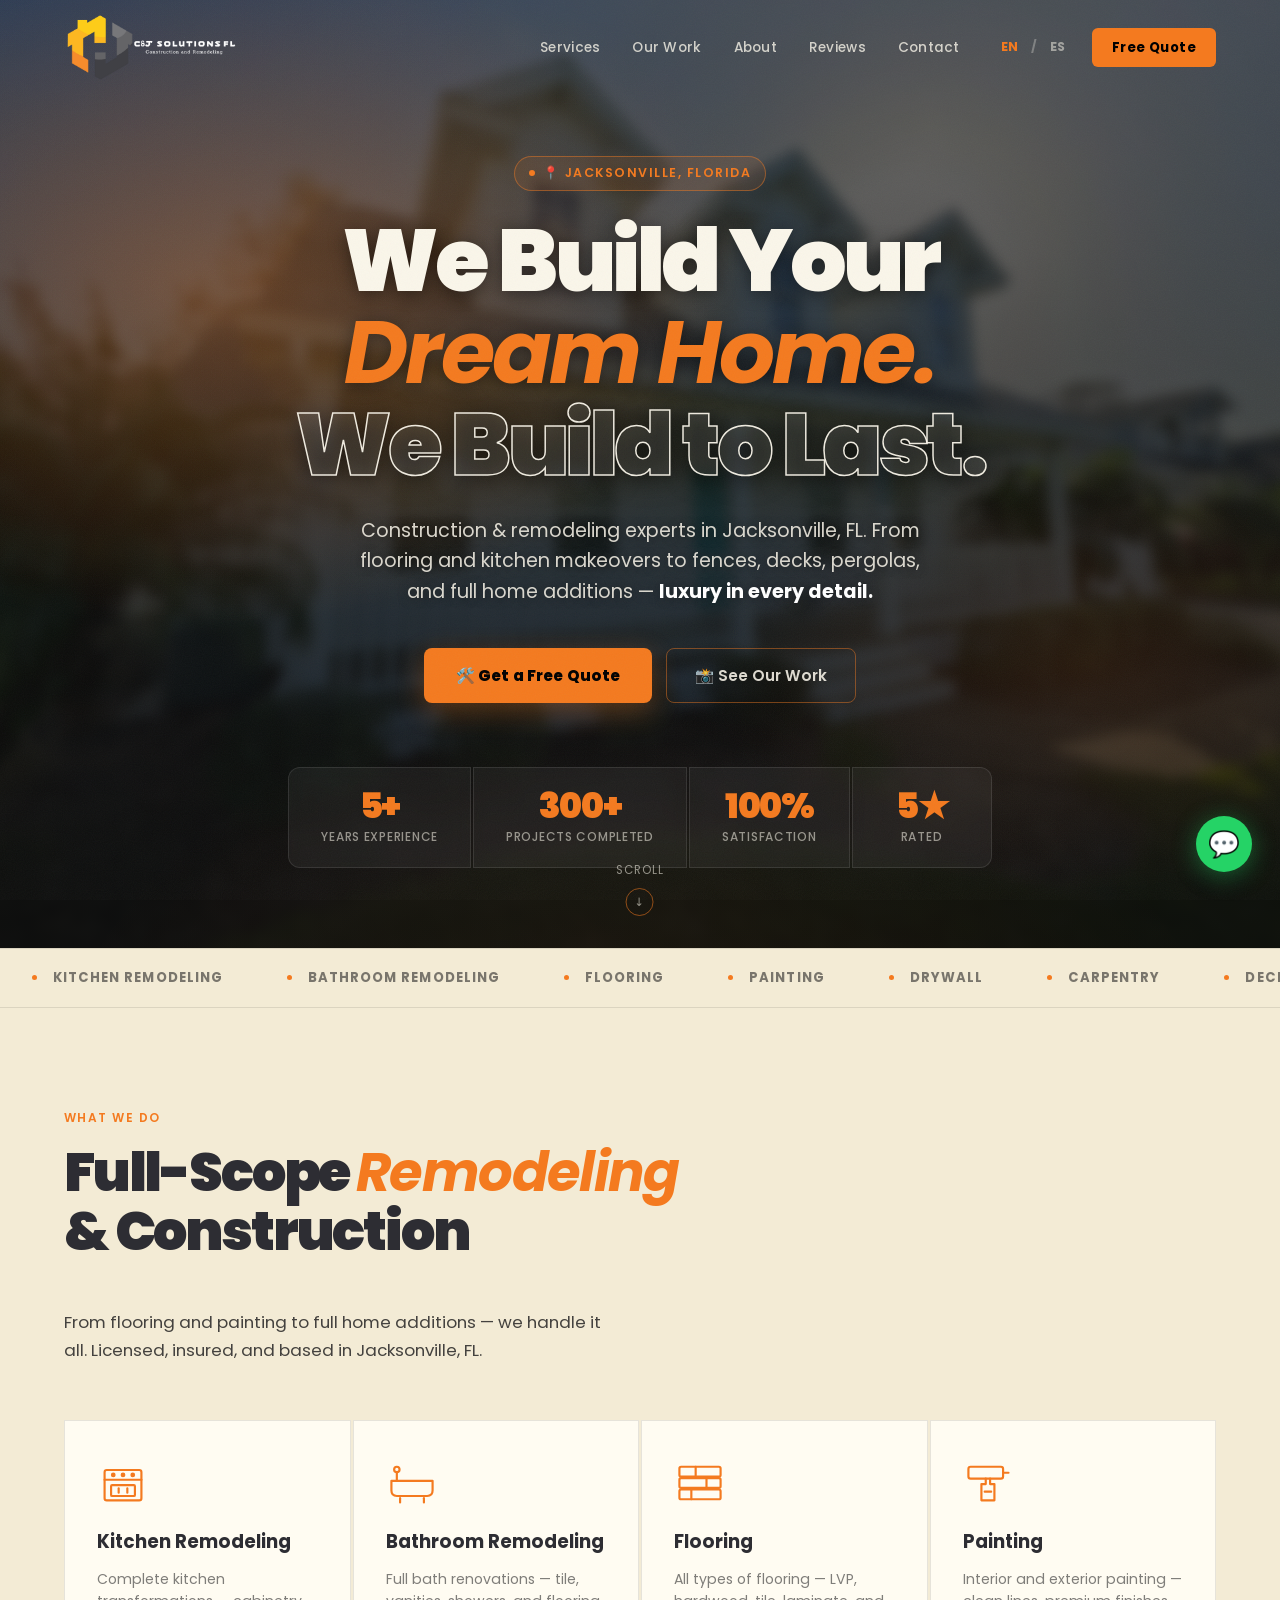
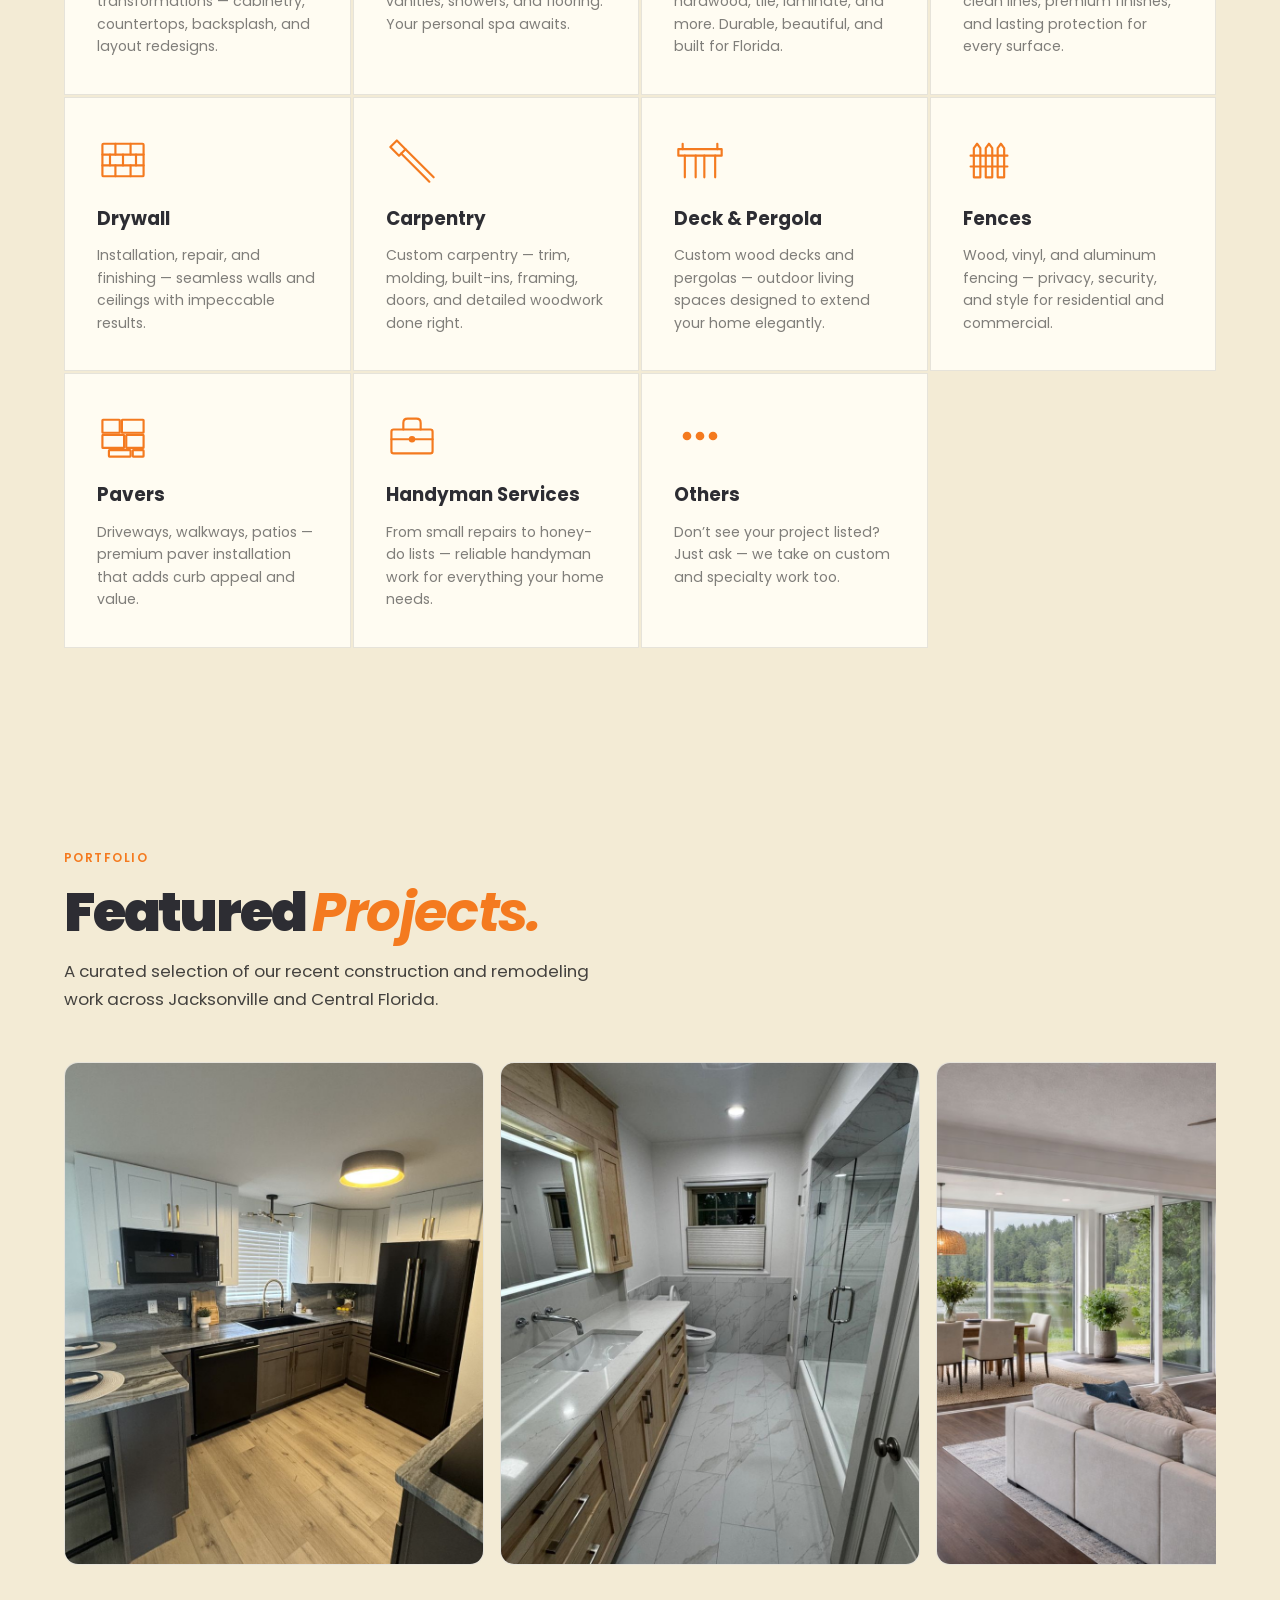
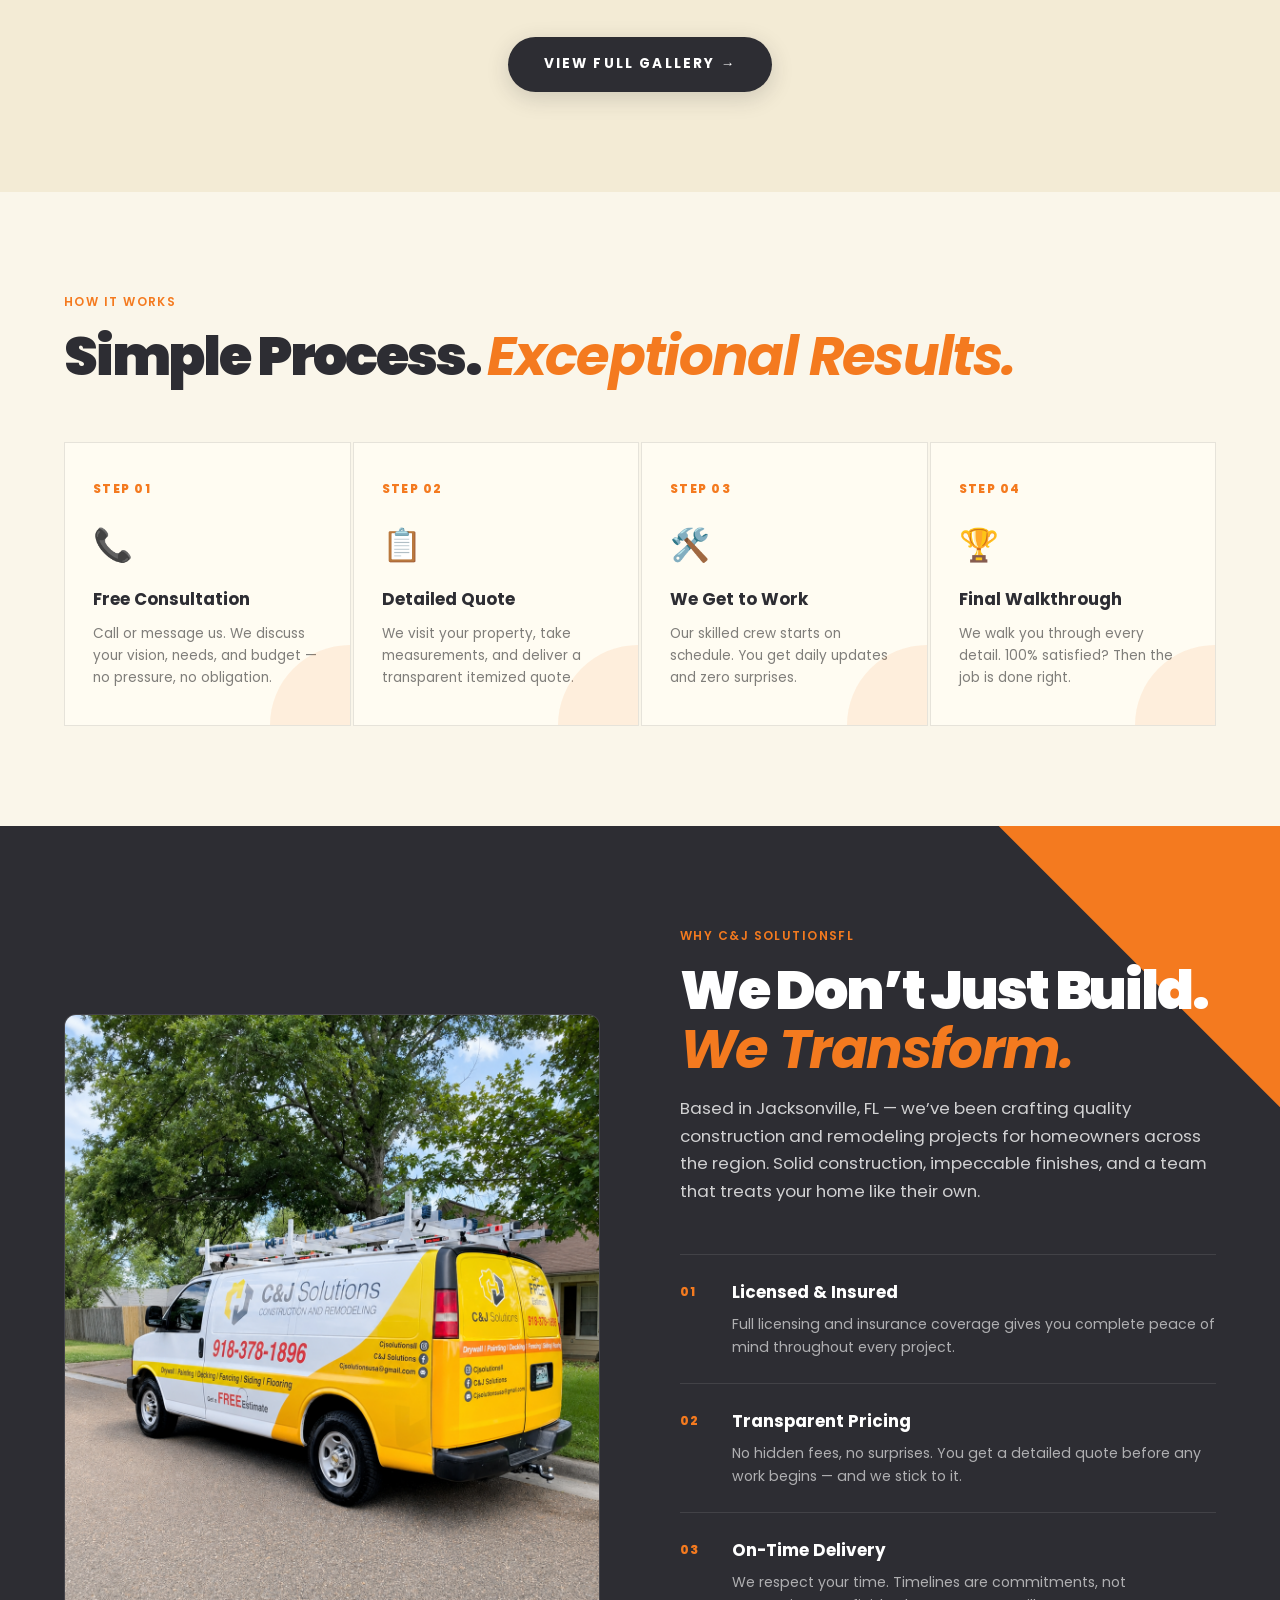
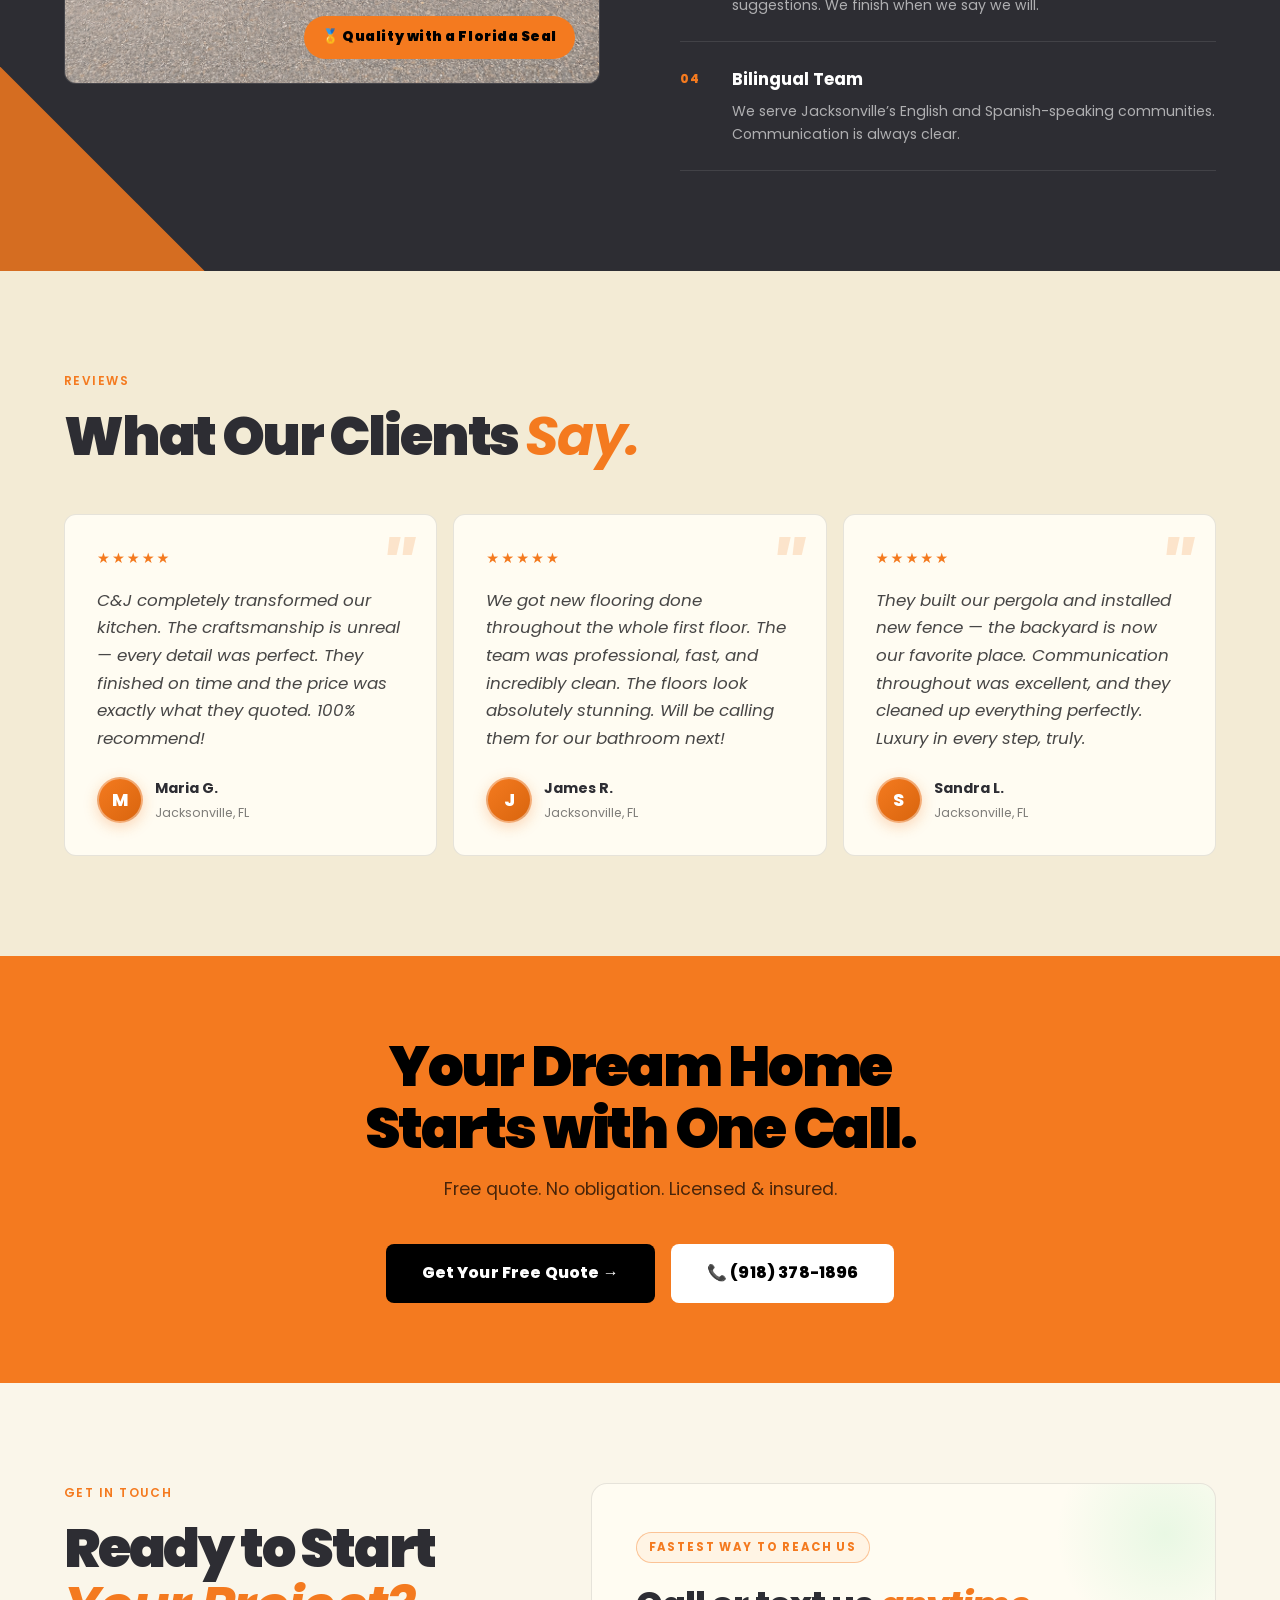
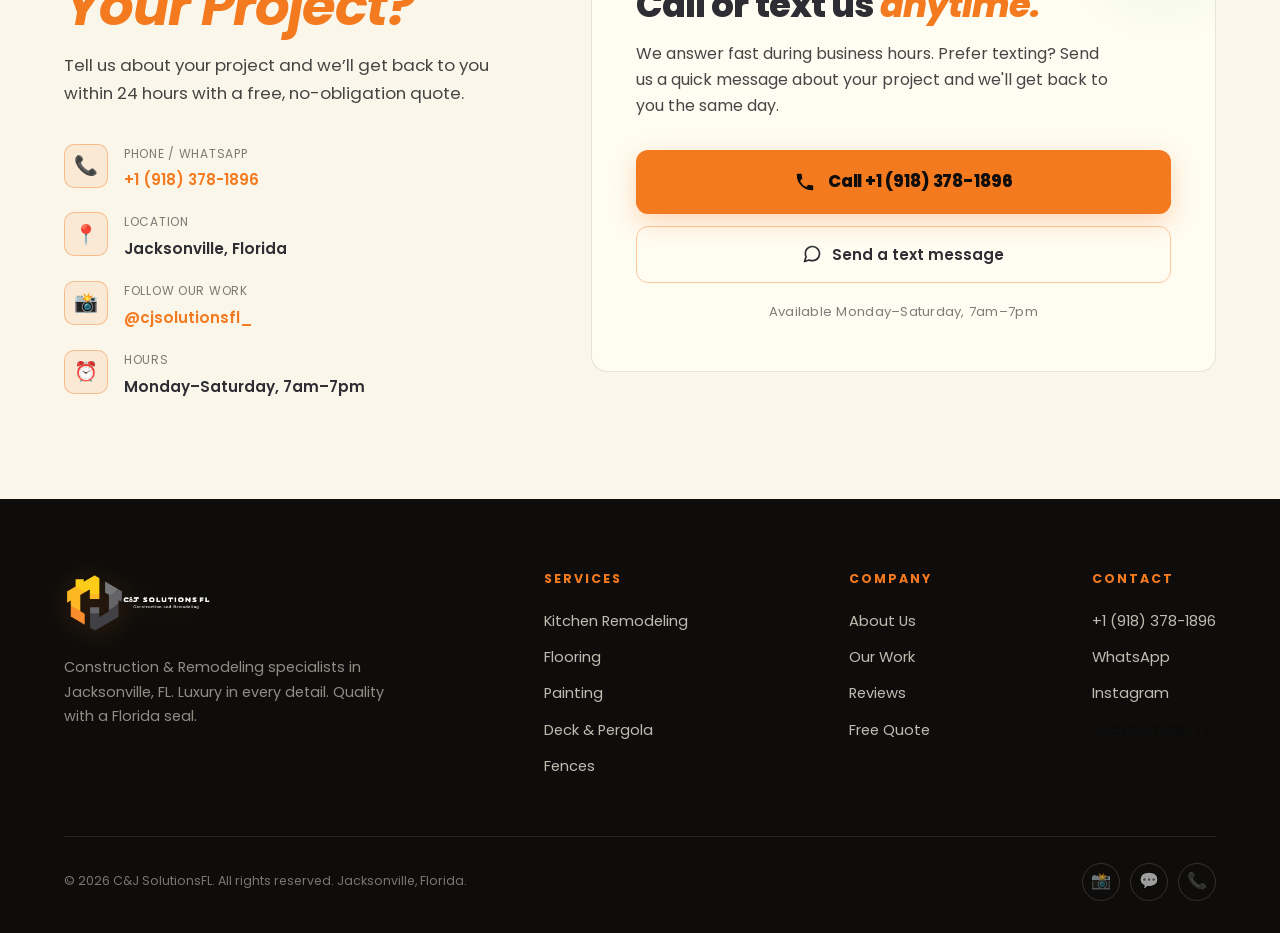
==== commit 5dfde26d: "Replace WhatsApp CTA with Call+SMS, increase desktop nav logo from 60px to 80px" ====
--- a/index.html
+++ b/index.html
@@ -15,7 +15,7 @@
   <link rel="preconnect" href="https://fonts.gstatic.com" crossorigin />
   <link href="https://fonts.googleapis.com/css2?family=Poppins:ital,wght@0,300;0,400;0,500;0,600;0,700;0,800;0,900;1,400;1,500;1,600;1,700&display=swap" rel="stylesheet" />
   <link rel="icon" type="image/png" href="/assets/img/logo-icon.png" />
-  <link rel="stylesheet" href="css/styles.css?v=mobiledarkstart" />
+  <link rel="stylesheet" href="css/styles.css?v=calltext-biglogo" />
 </head>
 <body>
 
@@ -632,18 +632,24 @@
       <div class="contact-cta reveal" data-delay="2">
         <div class="cta-card">
           <span class="cta-badge" data-i18n="contact.ctaBadge">FASTEST WAY TO REACH US</span>
-          <h3 class="cta-h" data-i18n="contact.ctaH">Chat with us on <span class="accent">WhatsApp.</span></h3>
-          <p class="cta-p" data-i18n="contact.ctaP">Send us a message — we reply within minutes during business hours. Photos, voice notes, or just questions, all welcome.</p>
-          <a class="wa-btn" href="https://wa.me/19183781896?text=Hi%20C%26J%20SolutionsFL%2C%20I%27d%20like%20a%20free%20quote%20for%20my%20project." target="_blank" rel="noopener">
-            <svg viewBox="0 0 24 24" fill="currentColor" width="24" height="24" aria-hidden="true">
-              <path d="M12.04 2C6.58 2 2.13 6.45 2.13 11.91c0 1.78.46 3.5 1.35 5.03L2 22l5.25-1.38a9.93 9.93 0 004.79 1.22h.01c5.46 0 9.91-4.45 9.91-9.91 0-2.65-1.03-5.14-2.9-7.01A9.83 9.83 0 0012.04 2zm0 18.15h-.01a8.28 8.28 0 01-4.22-1.16l-.3-.18-3.12.82.83-3.04-.2-.31a8.24 8.24 0 01-1.26-4.37c0-4.55 3.71-8.25 8.27-8.25 2.21 0 4.28.86 5.84 2.42a8.18 8.18 0 012.42 5.84c0 4.56-3.71 8.23-8.25 8.23zm4.53-6.16c-.25-.12-1.47-.72-1.7-.8-.23-.08-.39-.13-.56.12-.17.25-.64.8-.78.97-.14.16-.29.18-.54.06-.25-.12-1.05-.39-2-1.23a7.5 7.5 0 01-1.39-1.72c-.14-.25-.02-.38.11-.5.11-.11.25-.29.37-.43.12-.14.16-.25.25-.41.08-.16.04-.31-.02-.43-.06-.12-.56-1.34-.76-1.84-.2-.49-.41-.42-.56-.43-.14-.01-.31-.01-.48-.01a.93.93 0 00-.67.31c-.23.25-.88.86-.88 2.1 0 1.24.9 2.43 1.03 2.6.12.16 1.77 2.7 4.28 3.79.6.26 1.06.41 1.43.53.6.19 1.14.16 1.57.1.48-.07 1.47-.6 1.68-1.18.21-.58.21-1.07.15-1.18-.06-.11-.23-.18-.48-.3z"/>
+          <h3 class="cta-h" data-i18n="contact.ctaH">Call or text us <span class="accent">anytime.</span></h3>
+          <p class="cta-p" data-i18n="contact.ctaP">We answer fast during business hours. Prefer texting? Send us a quick message about your project and we'll get back to you the same day.</p>
+
+          <a class="call-btn" href="tel:+19183781896">
+            <svg viewBox="0 0 24 24" fill="currentColor" width="22" height="22" aria-hidden="true">
+              <path d="M6.62 10.79a15.05 15.05 0 006.59 6.59l2.2-2.2a1 1 0 011.02-.24c1.12.37 2.32.57 3.57.57a1 1 0 011 1V20a1 1 0 01-1 1A17 17 0 013 4a1 1 0 011-1h3.5a1 1 0 011 1c0 1.25.2 2.45.57 3.57a1 1 0 01-.24 1.02l-2.21 2.2z"/>
             </svg>
-            <span data-i18n="contact.waBtn">Message us on WhatsApp</span>
+            <span data-i18n="contact.callBtn">Call +1 (918) 378-1896</span>
           </a>
-          <a class="cta-tel" href="tel:+19183781896">
-            <span data-i18n="contact.orCall">or call directly</span>
-            <strong>+1 (918) 378-1896</strong>
+
+          <a class="sms-btn" href="sms:+19183781896">
+            <svg viewBox="0 0 24 24" fill="none" stroke="currentColor" stroke-width="2" stroke-linecap="round" stroke-linejoin="round" width="20" height="20" aria-hidden="true">
+              <path d="M21 11.5a8.38 8.38 0 01-.9 3.8 8.5 8.5 0 01-7.6 4.7 8.38 8.38 0 01-3.8-.9L3 21l1.9-5.7a8.38 8.38 0 01-.9-3.8 8.5 8.5 0 014.7-7.6 8.38 8.38 0 013.8-.9h.5a8.48 8.48 0 018 8v.5z"/>
+            </svg>
+            <span data-i18n="contact.smsBtn">Send a text message</span>
           </a>
+
+          <p class="cta-note" data-i18n="contact.ctaNote">Available Monday–Saturday, 7am–7pm</p>
         </div>
       </div>
 
@@ -706,7 +712,7 @@
 </footer>
 
 <!-- SCRIPTS (CDN — loads from browser when site is open) -->
-<script defer src="js/i18n.js?v=wa-v1"></script>
+<script defer src="js/i18n.js?v=calltext-v1"></script>
 <script defer src="js/main.js?v=light-v2-1748180000"></script>
 
 </body>
--- a/css/styles.css
+++ b/css/styles.css
@@ -27,7 +27,7 @@
   --line-o:      rgba(244,122,31,0.40);
   --ease-out:    cubic-bezier(0.16, 1, 0.3, 1);
   --ease-in-out: cubic-bezier(0.45, 0, 0.55, 1);
-  --nav-h:       72px;
+  --nav-h:       96px;
 }
 
 /* ─── RESET ──────────────────────────────────────────────── */
@@ -162,7 +162,7 @@
 }
 .nav-logo-img-only img {
   width: auto !important;
-  height: 60px !important;
+  height: 80px !important;
   display: block;
   object-fit: contain;
 }
@@ -1053,38 +1053,57 @@
   margin-bottom: 32px;
   max-width: 480px;
 }
-.wa-btn {
+.call-btn {
   display: inline-flex; align-items: center; justify-content: center;
   gap: 12px;
   width: 100%;
   padding: 18px 28px;
-  background: #25D366;
-  color: #FFFFFF;
-  font-family: 'Poppins', sans-serif;
-  font-size: 1.05rem; font-weight: 700;
-  letter-spacing: 0.01em;
+  background: var(--orange);
+  color: #0E0D0B;
+  font-family: 'Poppins', sans-serif;
+  font-size: 1.05rem; font-weight: 800;
+  letter-spacing: -0.005em;
   border-radius: 12px;
   text-decoration: none;
-  box-shadow: 0 8px 24px rgba(37,211,102,0.28);
-  transition: transform 0.25s, box-shadow 0.25s, background 0.25s;
-}
-.wa-btn:hover {
-  background: #1FB855;
+  box-shadow: 0 8px 24px rgba(244,122,31,0.28);
+  transition: transform 0.25s, box-shadow 0.25s, background 0.25s, color 0.25s;
+}
+.call-btn:hover {
+  background: var(--charcoal);
+  color: #fff;
   transform: translateY(-3px);
-  box-shadow: 0 12px 32px rgba(37,211,102,0.40);
-}
-.wa-btn svg { flex-shrink: 0; }
-.cta-tel {
-  display: flex; align-items: center; justify-content: center;
-  gap: 8px;
+  box-shadow: 0 12px 32px rgba(45,45,51,0.30);
+}
+.call-btn svg { flex-shrink: 0; }
+.sms-btn {
+  display: inline-flex; align-items: center; justify-content: center;
+  gap: 10px;
+  width: 100%;
+  margin-top: 12px;
+  padding: 15px 24px;
+  background: transparent;
+  color: var(--white);
+  font-family: 'Poppins', sans-serif;
+  font-size: 0.95rem; font-weight: 600;
+  border-radius: 12px;
+  border: 1.5px solid var(--line-o);
+  text-decoration: none;
+  transition: border-color 0.25s, color 0.25s, background 0.25s;
+}
+.sms-btn:hover {
+  border-color: var(--orange);
+  color: var(--orange);
+  background: rgba(244,122,31,0.06);
+}
+.sms-btn svg { flex-shrink: 0; }
+.cta-note {
   margin-top: 18px;
-  font-family: 'Poppins', sans-serif;
-  font-size: 0.92rem;
-  color: var(--white-70);
-}
-.cta-tel span { color: var(--white-40); }
-.cta-tel strong { color: var(--white); font-weight: 700; letter-spacing: -0.005em; }
-.cta-tel:hover strong { color: var(--orange); }
+  text-align: center;
+  font-family: 'Poppins', sans-serif;
+  font-size: 0.82rem;
+  color: var(--white-40);
+  letter-spacing: 0.02em;
+}
 
 /* ─── FOOTER (DARK) ──────────────────────────────────────── */
 #footer {
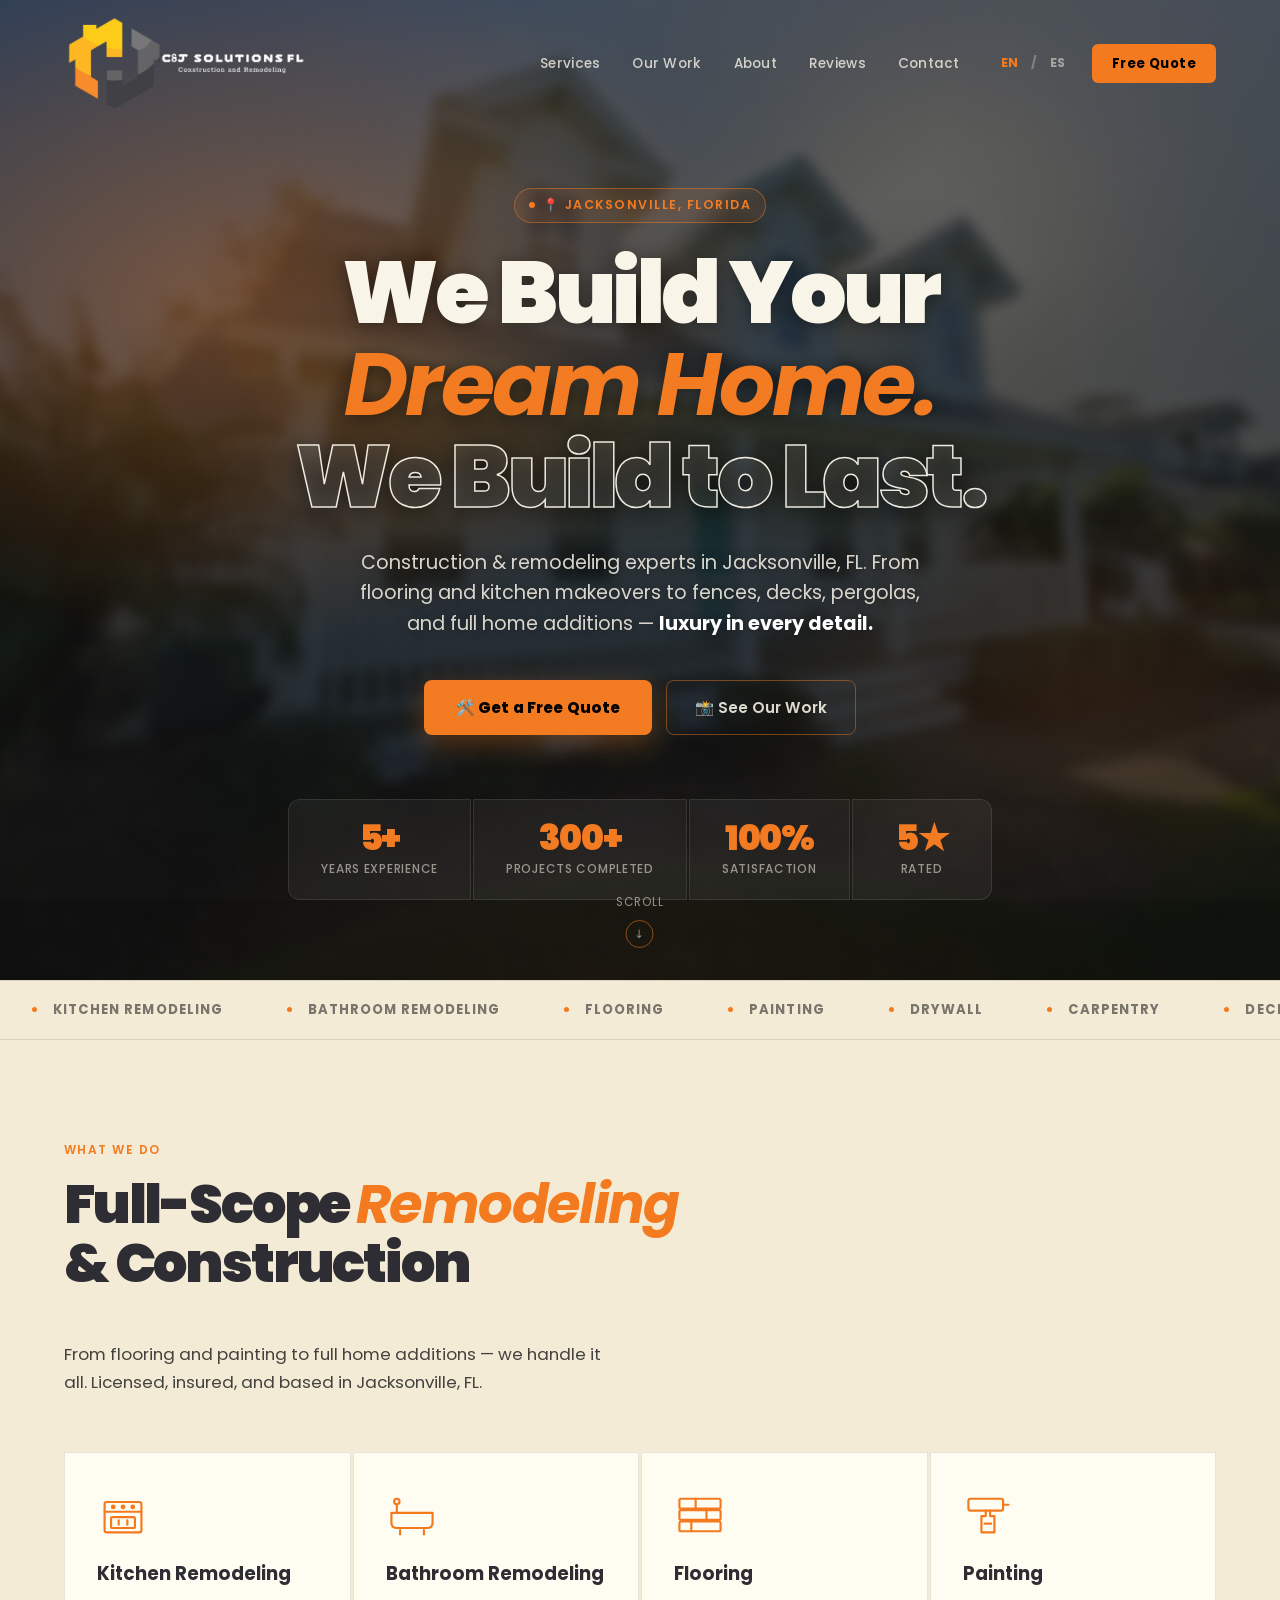
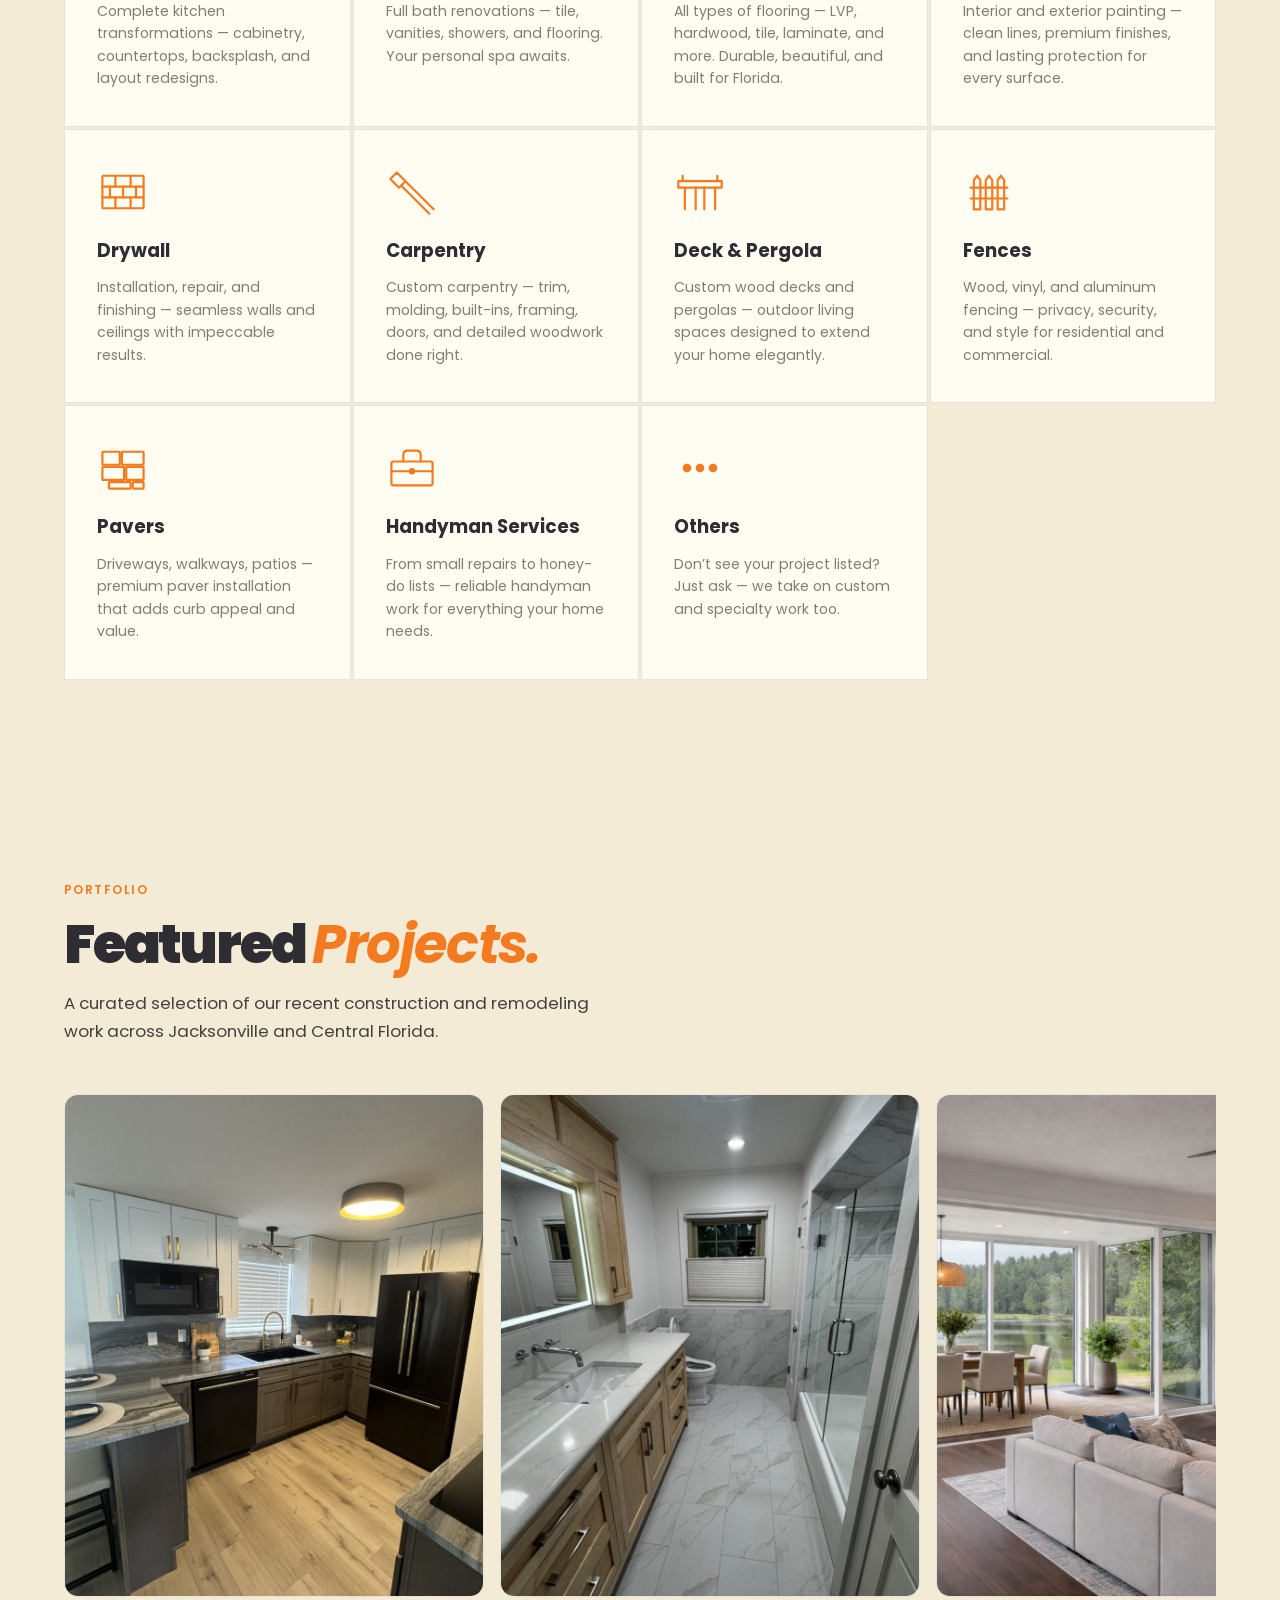
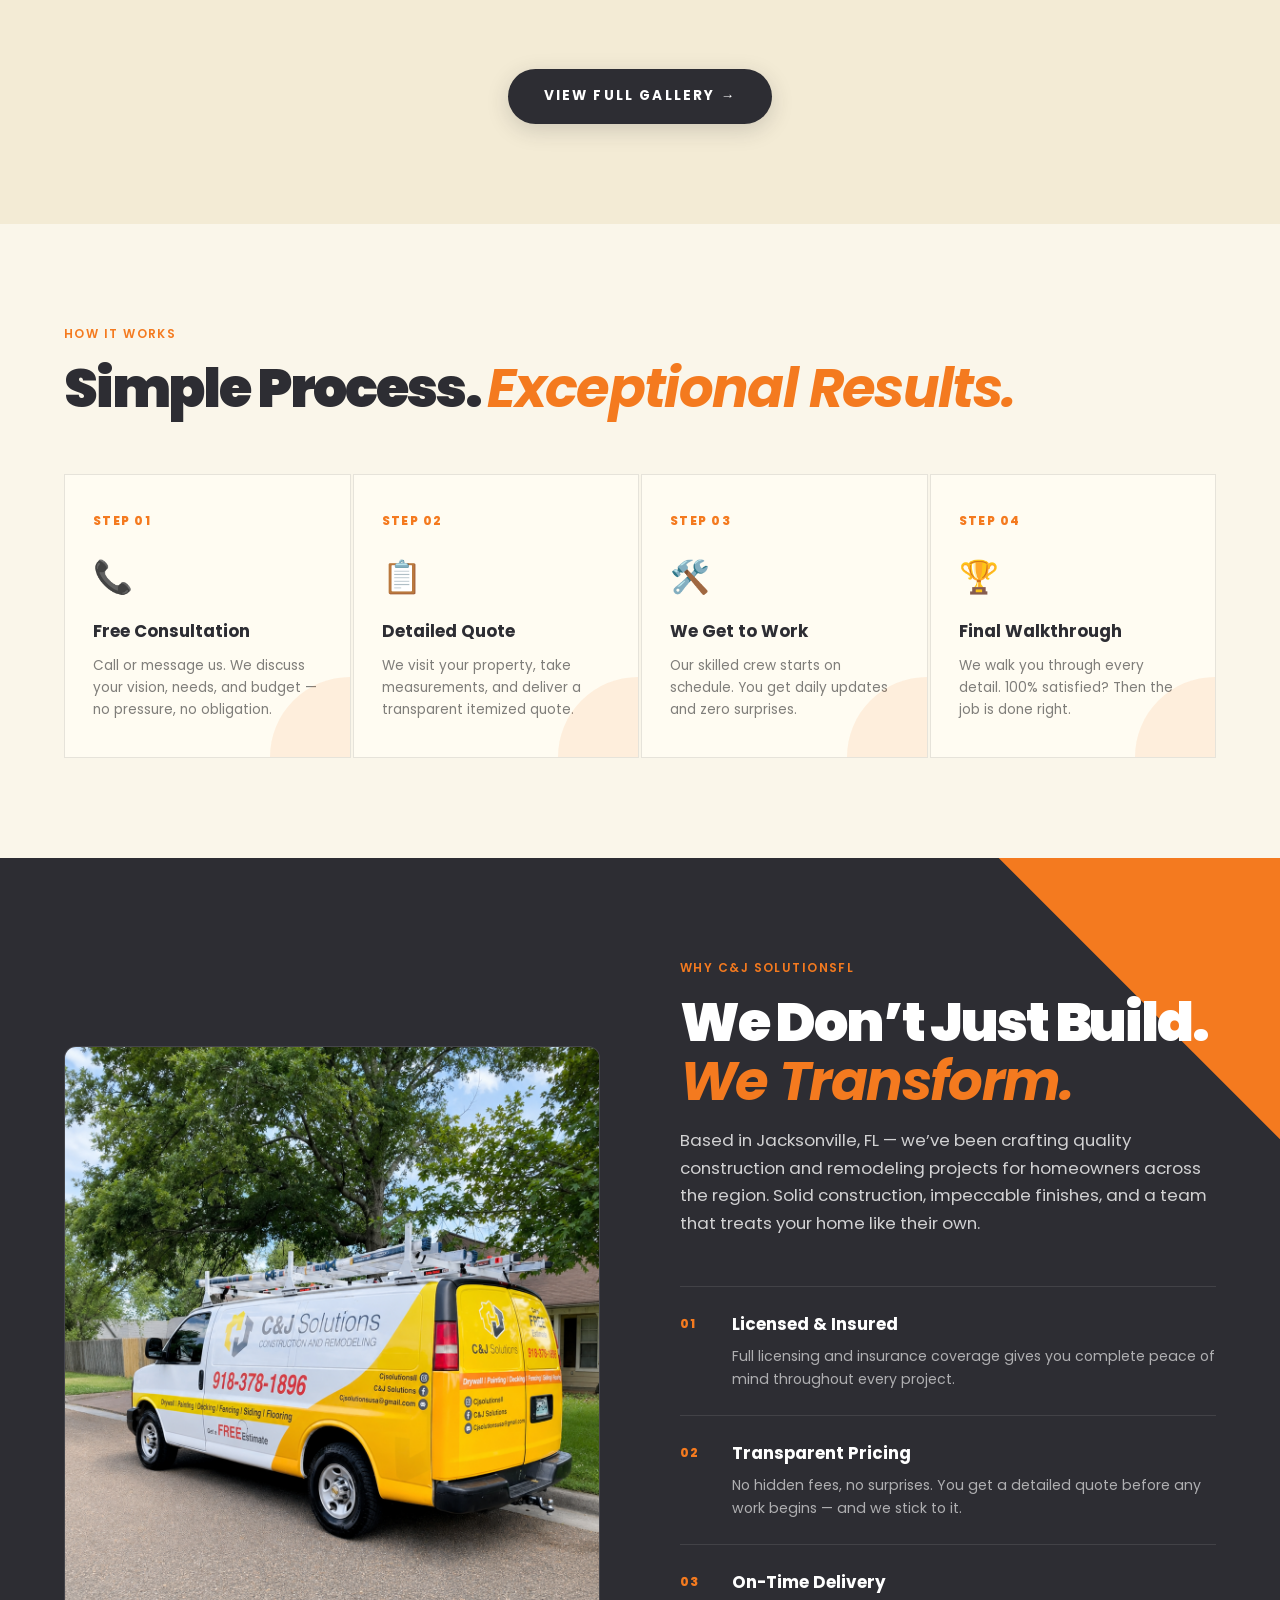
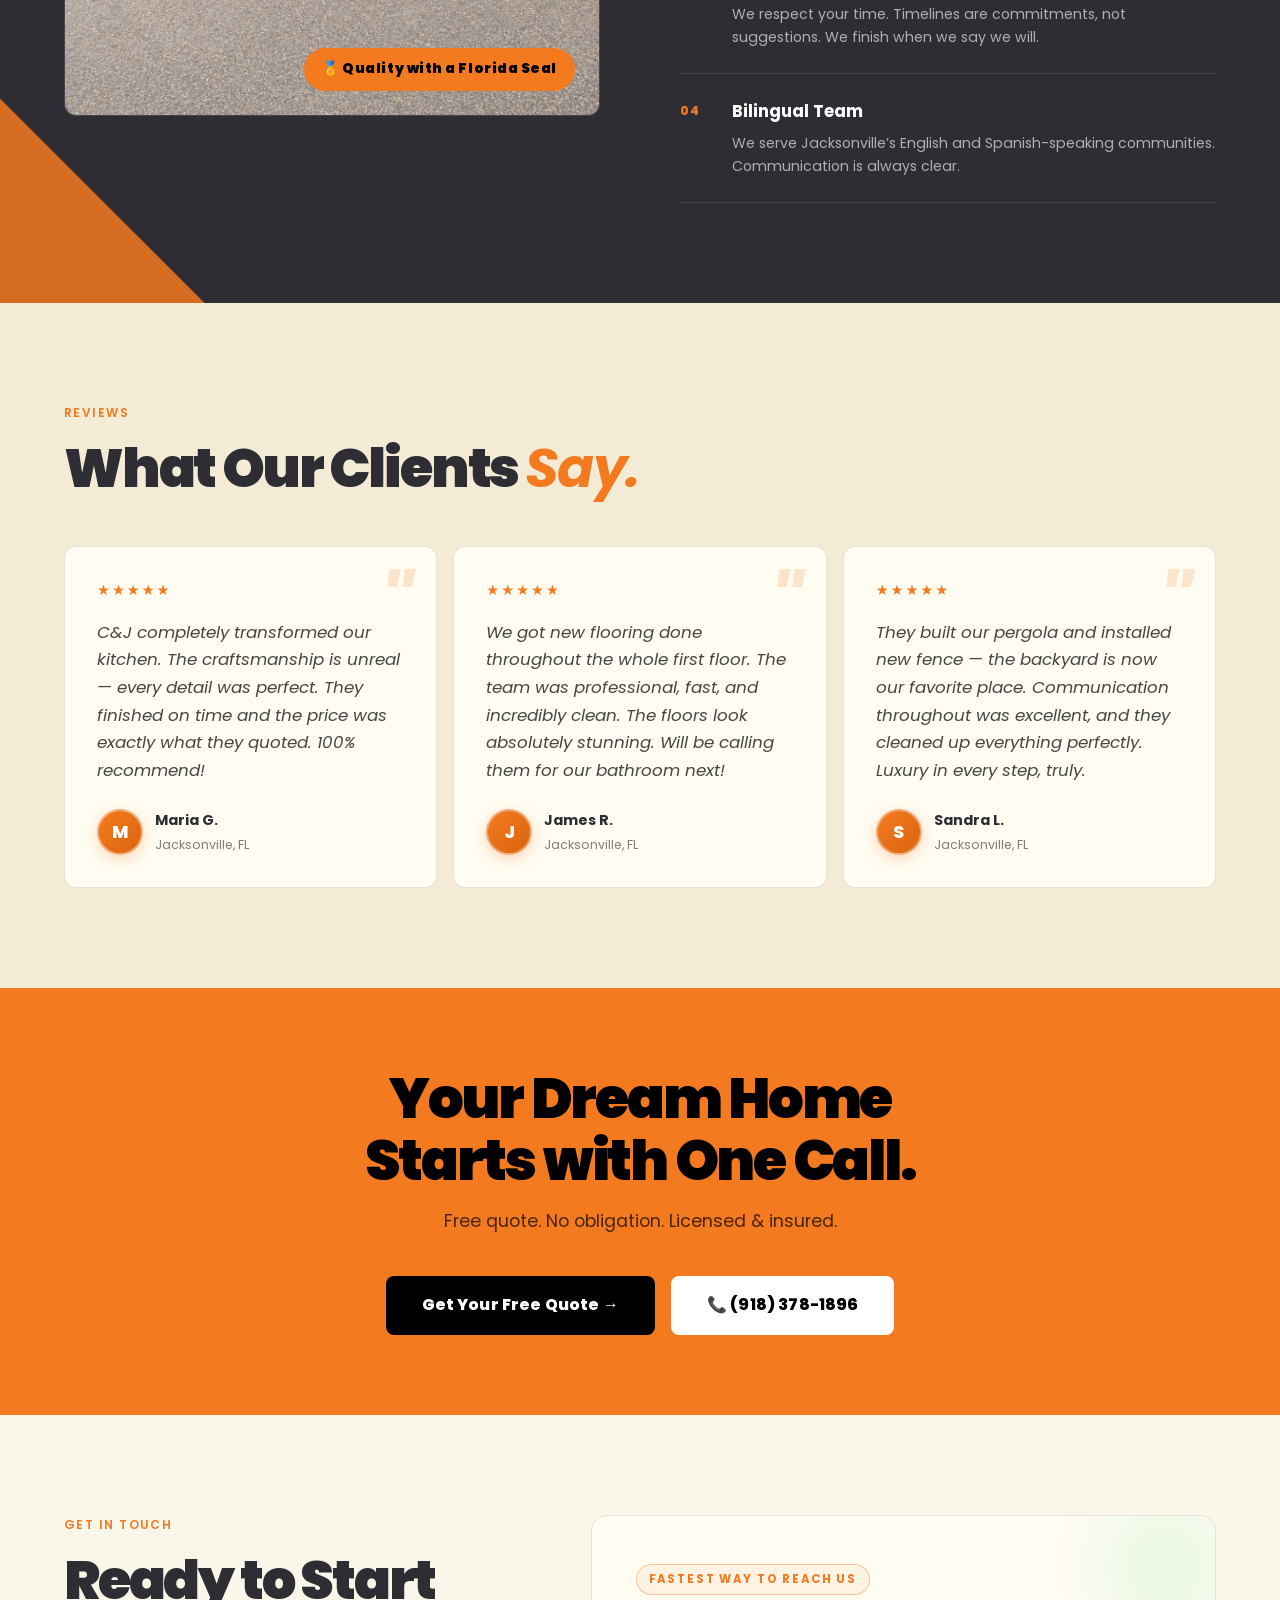
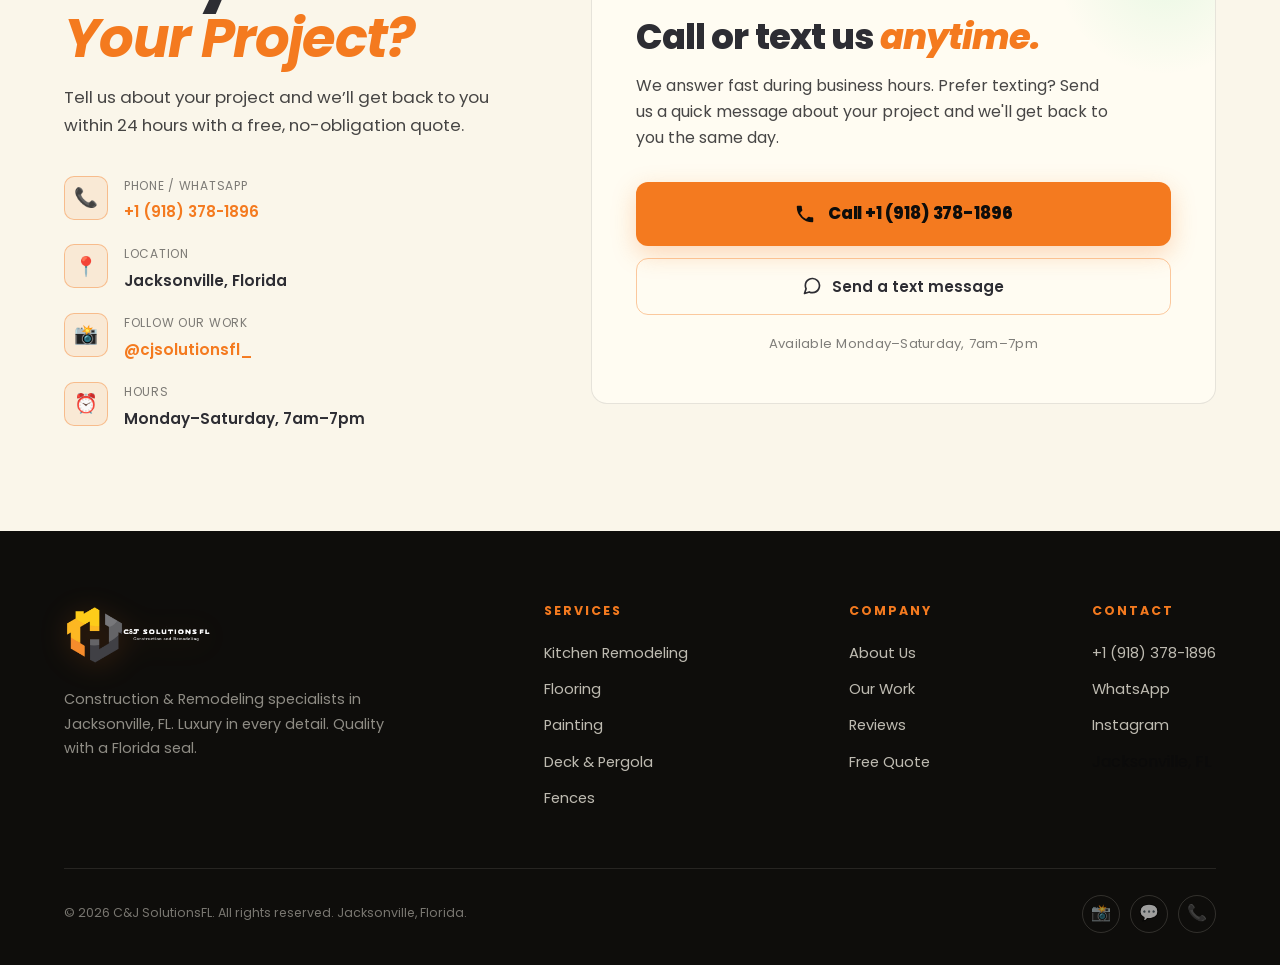
==== commit 765e8b2a: "Logo much bigger (112px desktop / 78px mobile), remove floating WhatsApp button" ====
--- a/index.html
+++ b/index.html
@@ -15,7 +15,7 @@
   <link rel="preconnect" href="https://fonts.gstatic.com" crossorigin />
   <link href="https://fonts.googleapis.com/css2?family=Poppins:ital,wght@0,300;0,400;0,500;0,600;0,700;0,800;0,900;1,400;1,500;1,600;1,700&display=swap" rel="stylesheet" />
   <link rel="icon" type="image/png" href="/assets/img/logo-icon.png" />
-  <link rel="stylesheet" href="css/styles.css?v=calltext-biglogo" />
+  <link rel="stylesheet" href="css/styles.css?v=biggerlogo-nowa" />
 </head>
 <body>
 
@@ -29,11 +29,6 @@
 <div class="cursor" aria-hidden="true">
   <div class="cursor-ring"></div>
 </div>
-
-<!-- WHATSAPP FLOAT -->
-<a class="wa-float" href="https://wa.me/19183781896" target="_blank" rel="noopener" aria-label="WhatsApp C&amp;J SolutionsFL">
-  💬
-</a>
 
 <!-- ══════════════════════════════════════════════
      NAVIGATION
--- a/css/styles.css
+++ b/css/styles.css
@@ -27,7 +27,7 @@
   --line-o:      rgba(244,122,31,0.40);
   --ease-out:    cubic-bezier(0.16, 1, 0.3, 1);
   --ease-in-out: cubic-bezier(0.45, 0, 0.55, 1);
-  --nav-h:       96px;
+  --nav-h:       128px;
 }
 
 /* ─── RESET ──────────────────────────────────────────────── */
@@ -162,7 +162,7 @@
 }
 .nav-logo-img-only img {
   width: auto !important;
-  height: 80px !important;
+  height: 112px !important;
   display: block;
   object-fit: contain;
 }
@@ -175,7 +175,7 @@
 body.no-dark-nav .nav-logo-img-only .logo-onlight { display: block !important; }
 body.no-dark-nav .nav-logo-img-only .logo-ondark { display: none !important; }
 @media (max-width: 600px) {
-  .nav-logo-img-only img { height: 60px !important; width: auto !important; }
+  .nav-logo-img-only img { height: 78px !important; width: auto !important; }
 }
 .nav-links {
   display: flex; align-items: center; gap: 2rem;
@@ -1233,15 +1233,15 @@
   /* Nav — fixed at top, transparent over dark hero, cream when scrolled */
   #nav {
     padding: 0 4vw;
-    height: 84px;
+    height: 100px;
     position: fixed !important;
     top: 0 !important; left: 0 !important; right: 0 !important;
     z-index: 1000 !important;
   }
   .nav-logo { font-size: 0.95rem; gap: 8px; }
   .nav-logo:not(.nav-logo-img-only) img { width: 32px !important; height: 32px !important; }
-  .nav-logo.nav-logo-img-only img { height: 60px !important; width: auto !important; }
-  .nav-mobile { inset: 84px 0 0; }
+  .nav-logo.nav-logo-img-only img { height: 78px !important; width: auto !important; }
+  .nav-mobile { inset: 100px 0 0; }
 
   /* Hero */
   #hero { padding: calc(var(--nav-h) + 36px) 5vw 56px; }
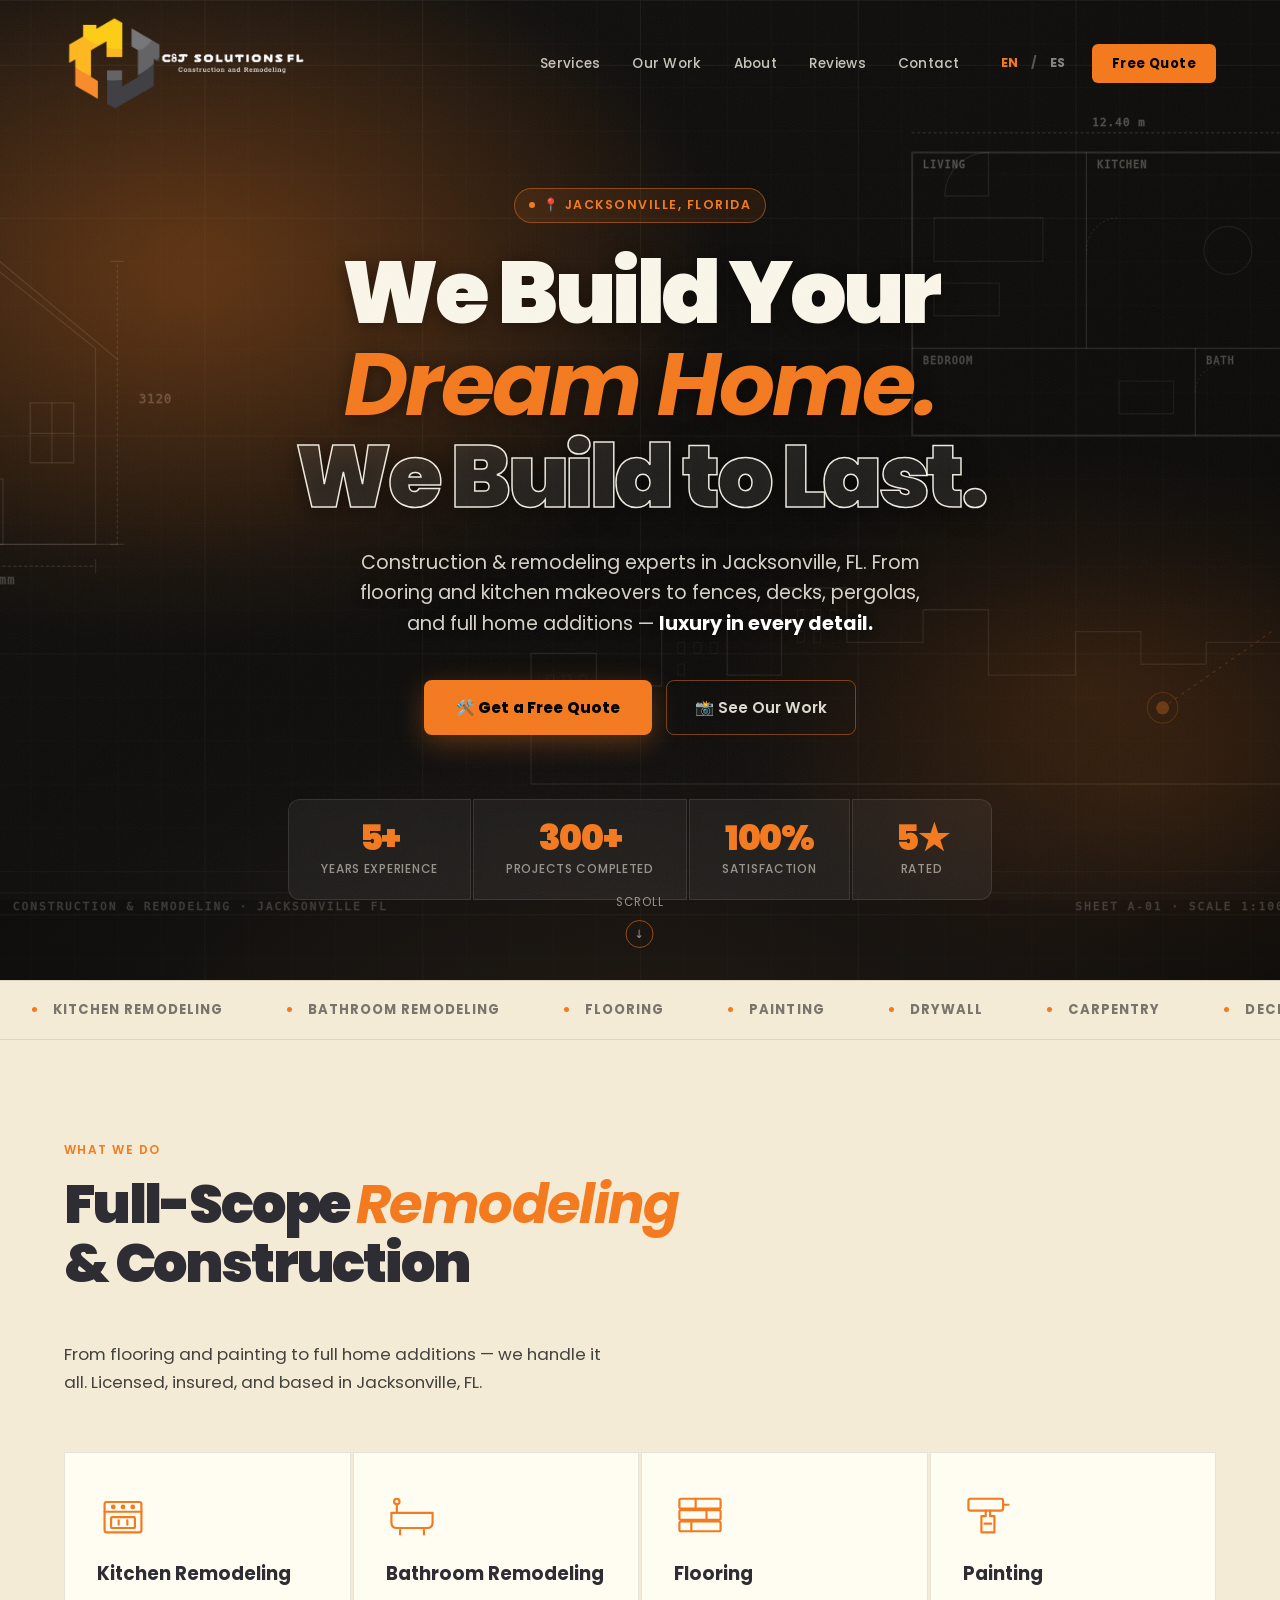
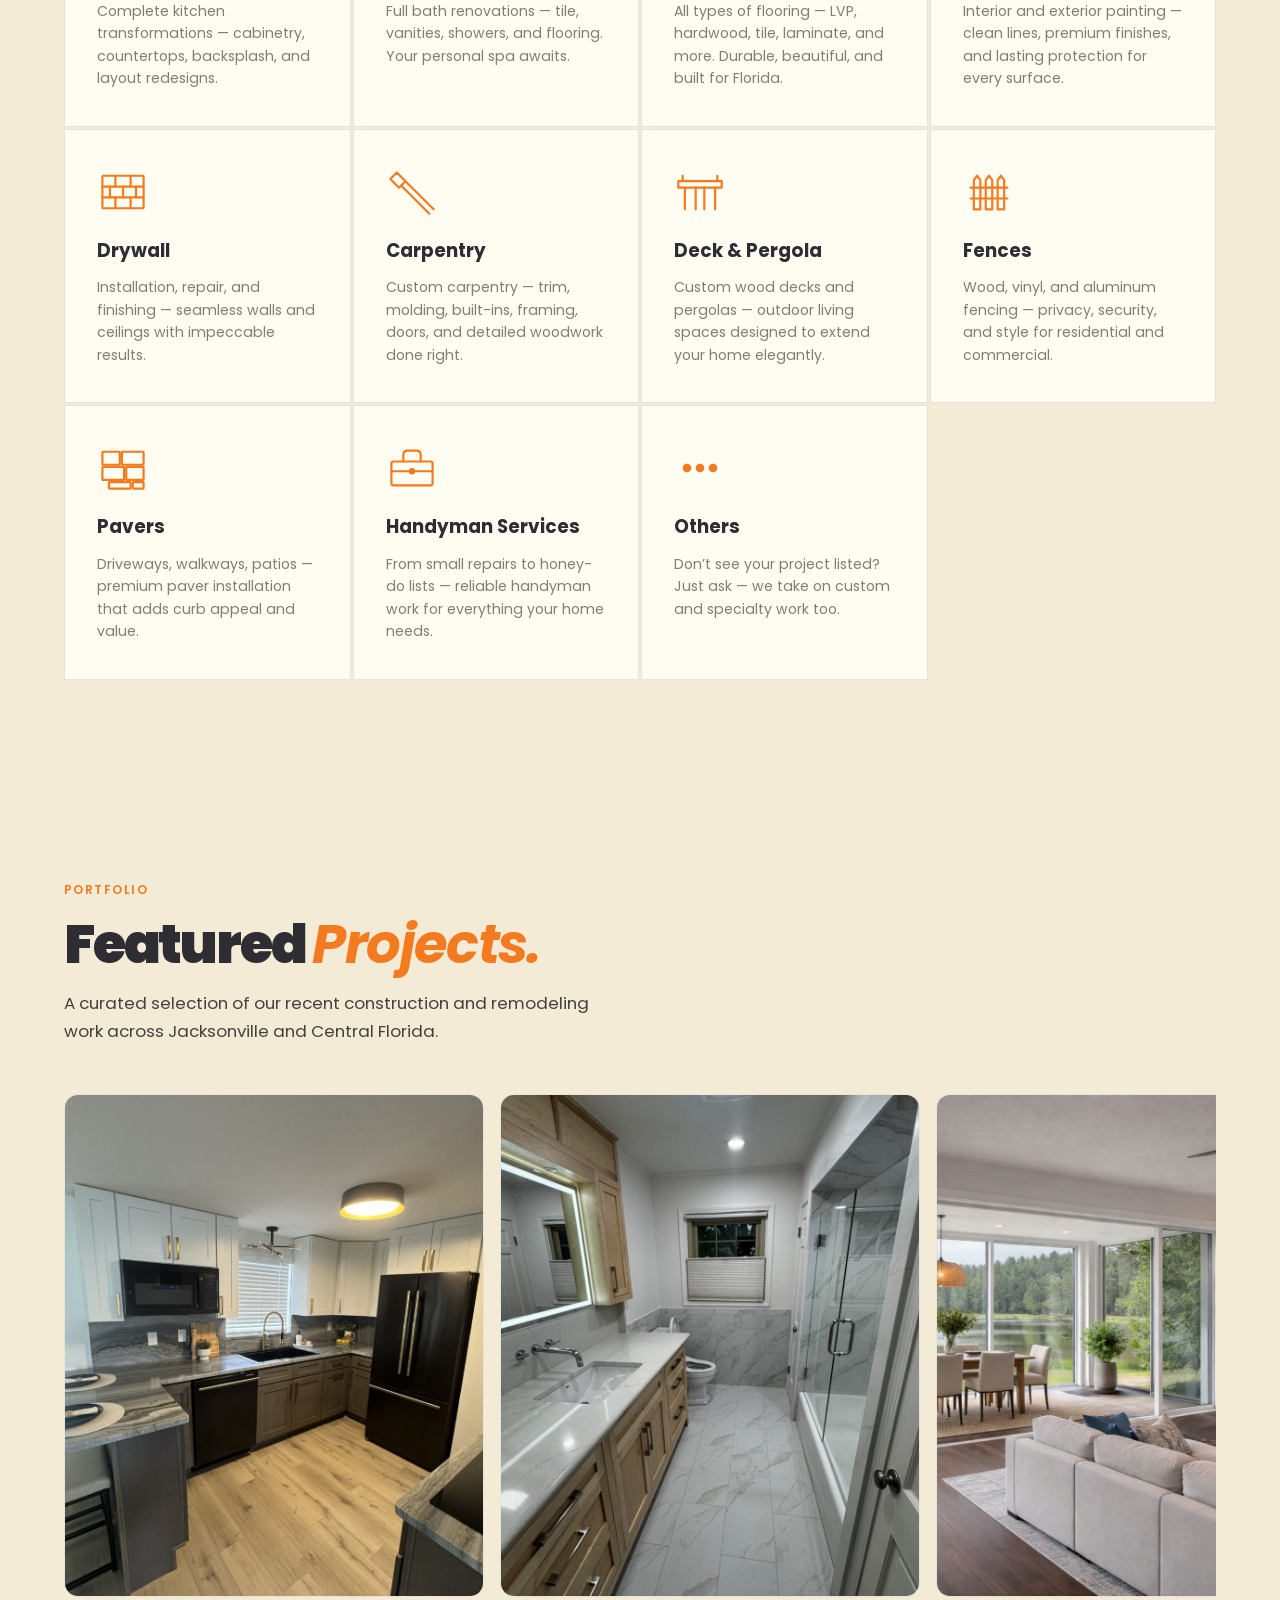
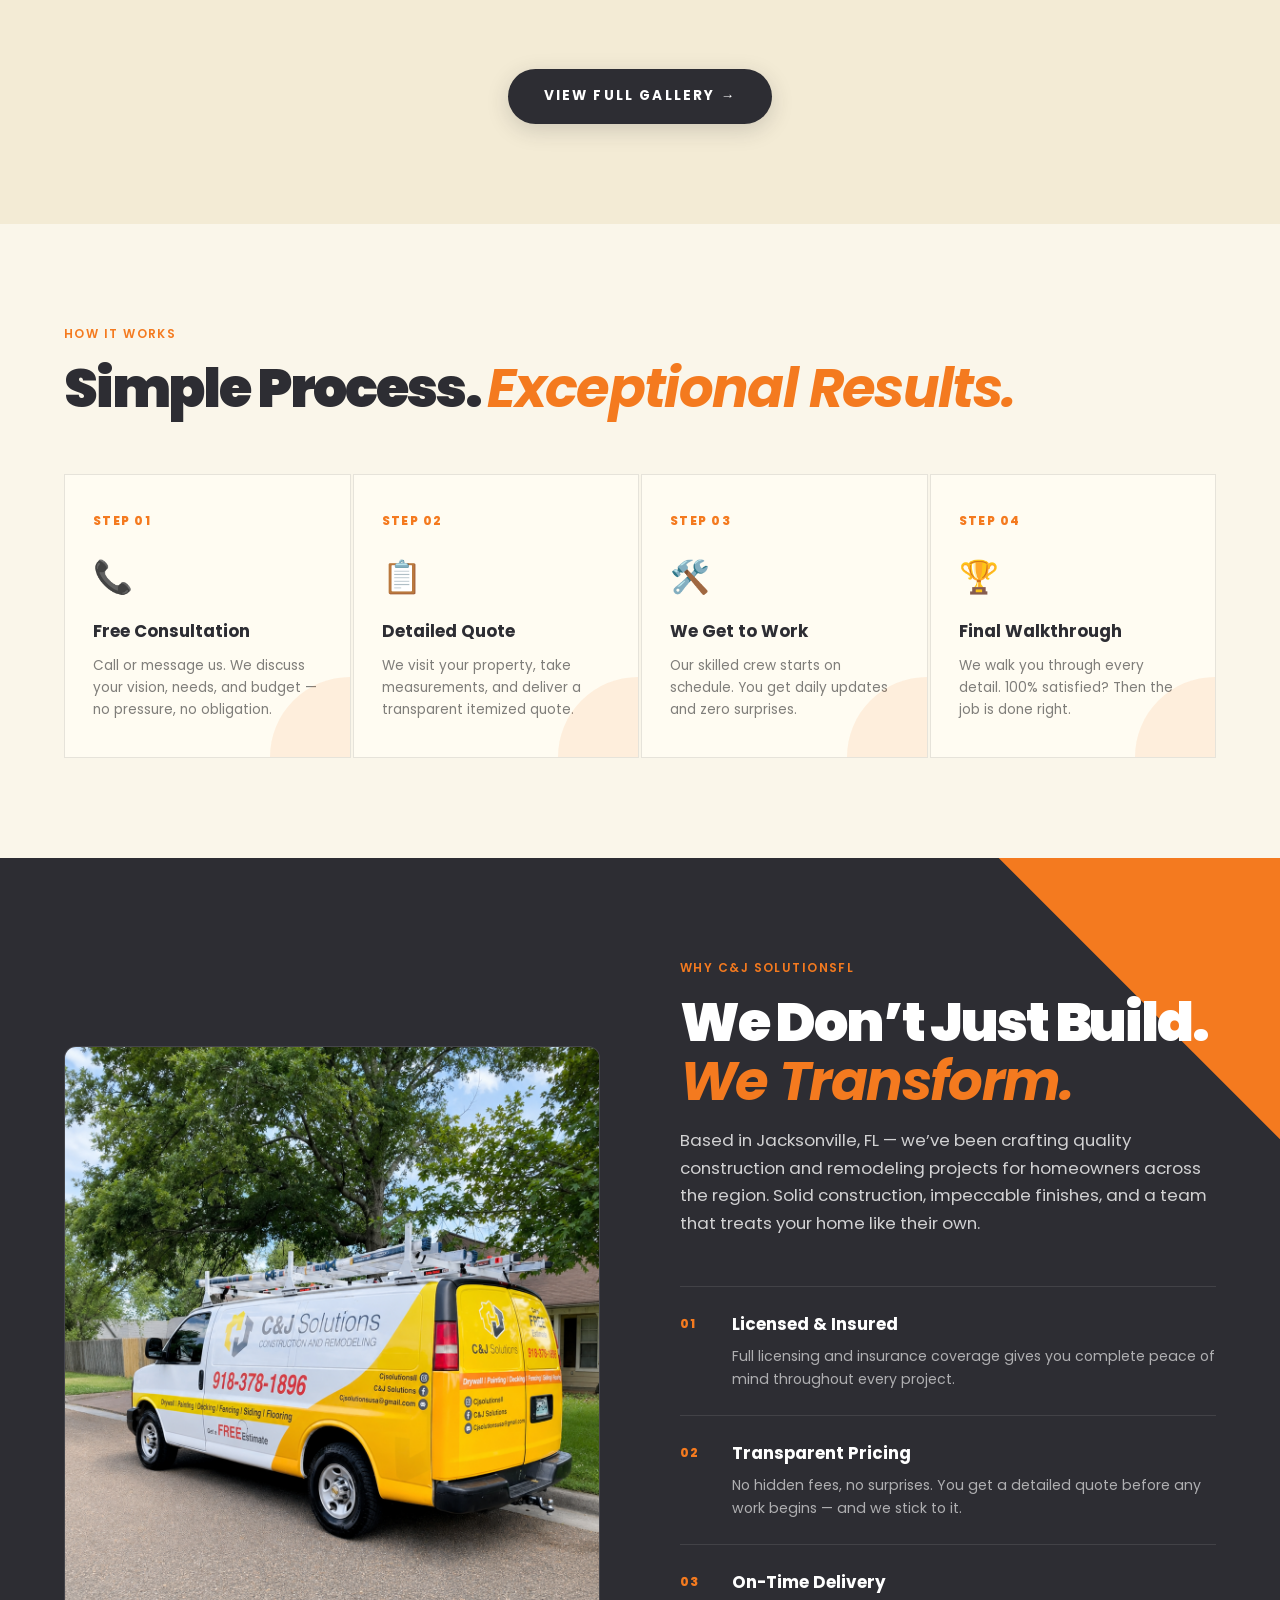
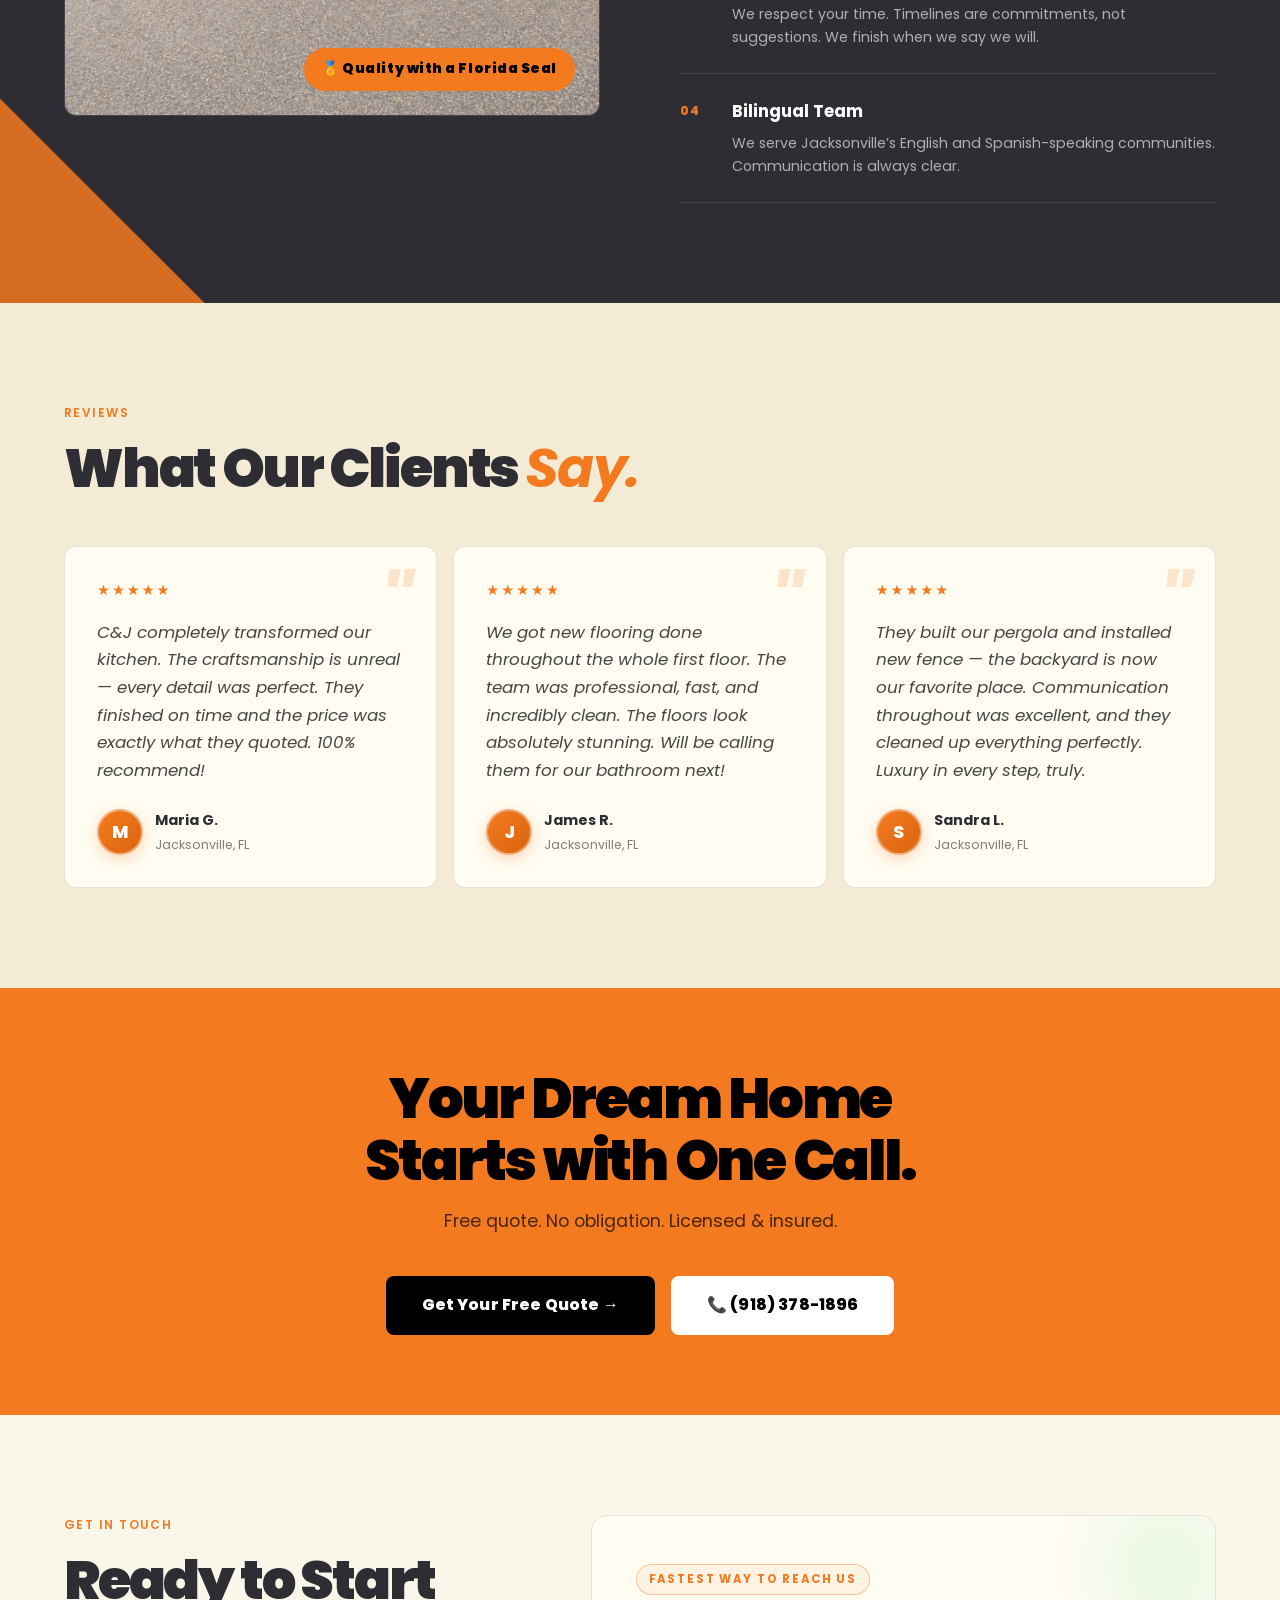
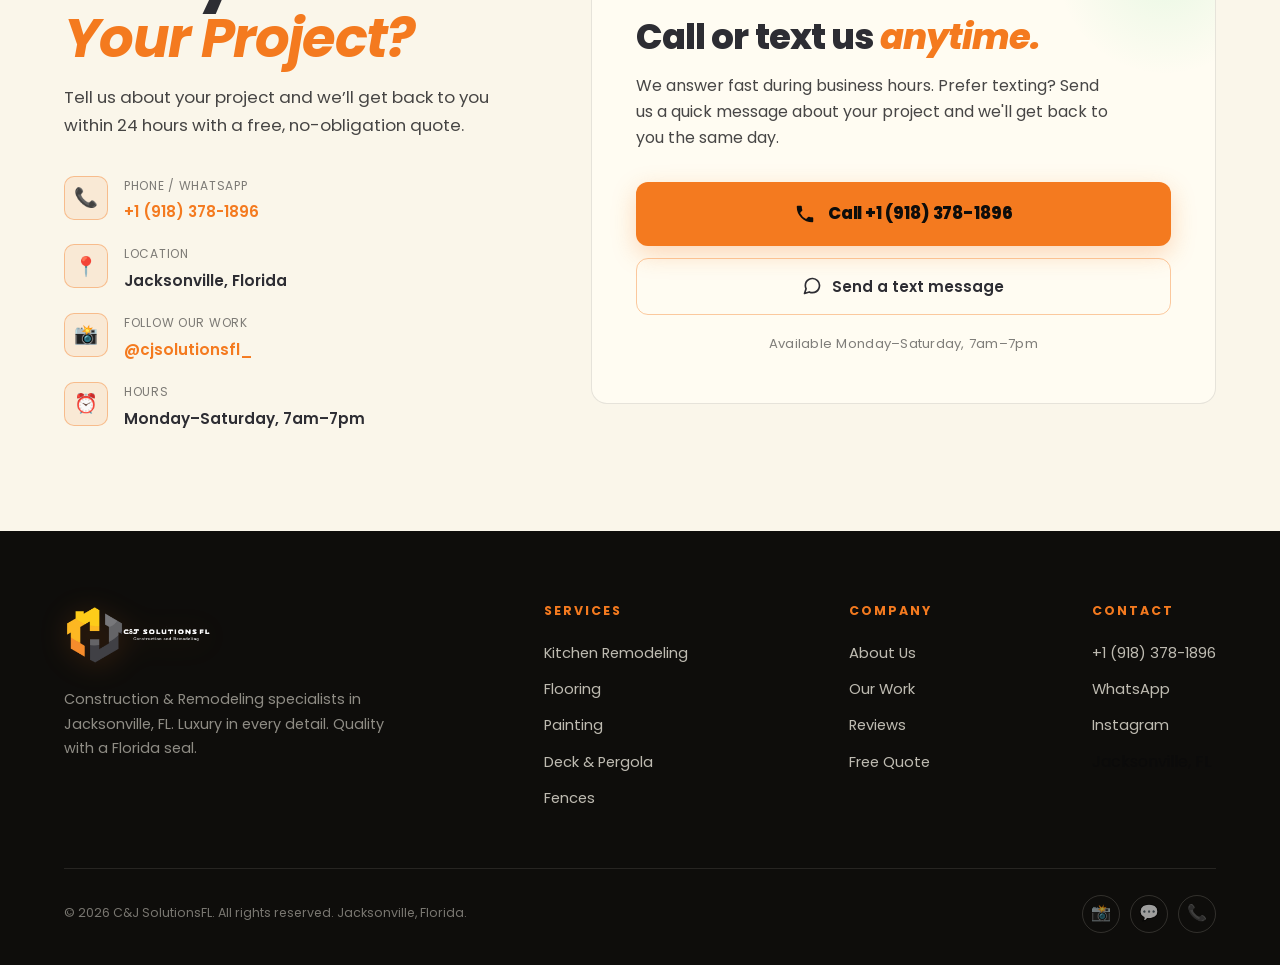
==== commit 24cff1d1: "Replace hero photo with architectural blueprint SVG (floor plans + elevations + skyline)" ====
--- a/index.html
+++ b/index.html
@@ -15,7 +15,7 @@
   <link rel="preconnect" href="https://fonts.gstatic.com" crossorigin />
   <link href="https://fonts.googleapis.com/css2?family=Poppins:ital,wght@0,300;0,400;0,500;0,600;0,700;0,800;0,900;1,400;1,500;1,600;1,700&display=swap" rel="stylesheet" />
   <link rel="icon" type="image/png" href="/assets/img/logo-icon.png" />
-  <link rel="stylesheet" href="css/styles.css?v=biggerlogo-nowa" />
+  <link rel="stylesheet" href="css/styles.css?v=blueprint-hero" />
 </head>
 <body>
 
--- a/css/styles.css
+++ b/css/styles.css
@@ -1333,8 +1333,7 @@
 }
 
 /* ============================================================
-   HERO — Dark mode (only this section)
-   Blurred house photo + dark overlay + light text
+   HERO — Dark blueprint background
    ============================================================ */
 #hero {
   background: #0E0D0B;
@@ -1344,18 +1343,20 @@
 }
 #hero::before {
   content: '';
-  position: absolute; inset: -30px;
-  background: url('/assets/img/hero-house.jpg') center center / cover no-repeat;
-  filter: blur(6px) saturate(1.05) brightness(0.85);
-  transform: scale(1.06);
+  position: absolute; inset: 0;
+  background:
+    url('/assets/img/hero-blueprint.svg') center center / cover no-repeat,
+    radial-gradient(ellipse 90% 60% at 50% 110%, rgba(45,45,51,0.55) 0%, transparent 70%),
+    linear-gradient(135deg, #131210 0%, #0A0908 100%);
   z-index: -2;
 }
 #hero::after {
   content: '';
   position: absolute; inset: 0;
   background:
-    radial-gradient(ellipse 70% 60% at 20% 30%, rgba(244,122,31,0.16) 0%, transparent 60%),
-    linear-gradient(180deg, rgba(14,13,11,0.55) 0%, rgba(14,13,11,0.88) 100%);
+    radial-gradient(ellipse 70% 55% at 15% 25%, rgba(244,122,31,0.18) 0%, transparent 60%),
+    radial-gradient(ellipse 50% 40% at 90% 80%, rgba(244,122,31,0.10) 0%, transparent 60%),
+    linear-gradient(180deg, rgba(14,13,11,0.20) 0%, rgba(14,13,11,0.55) 100%);
   z-index: -1;
 }
 
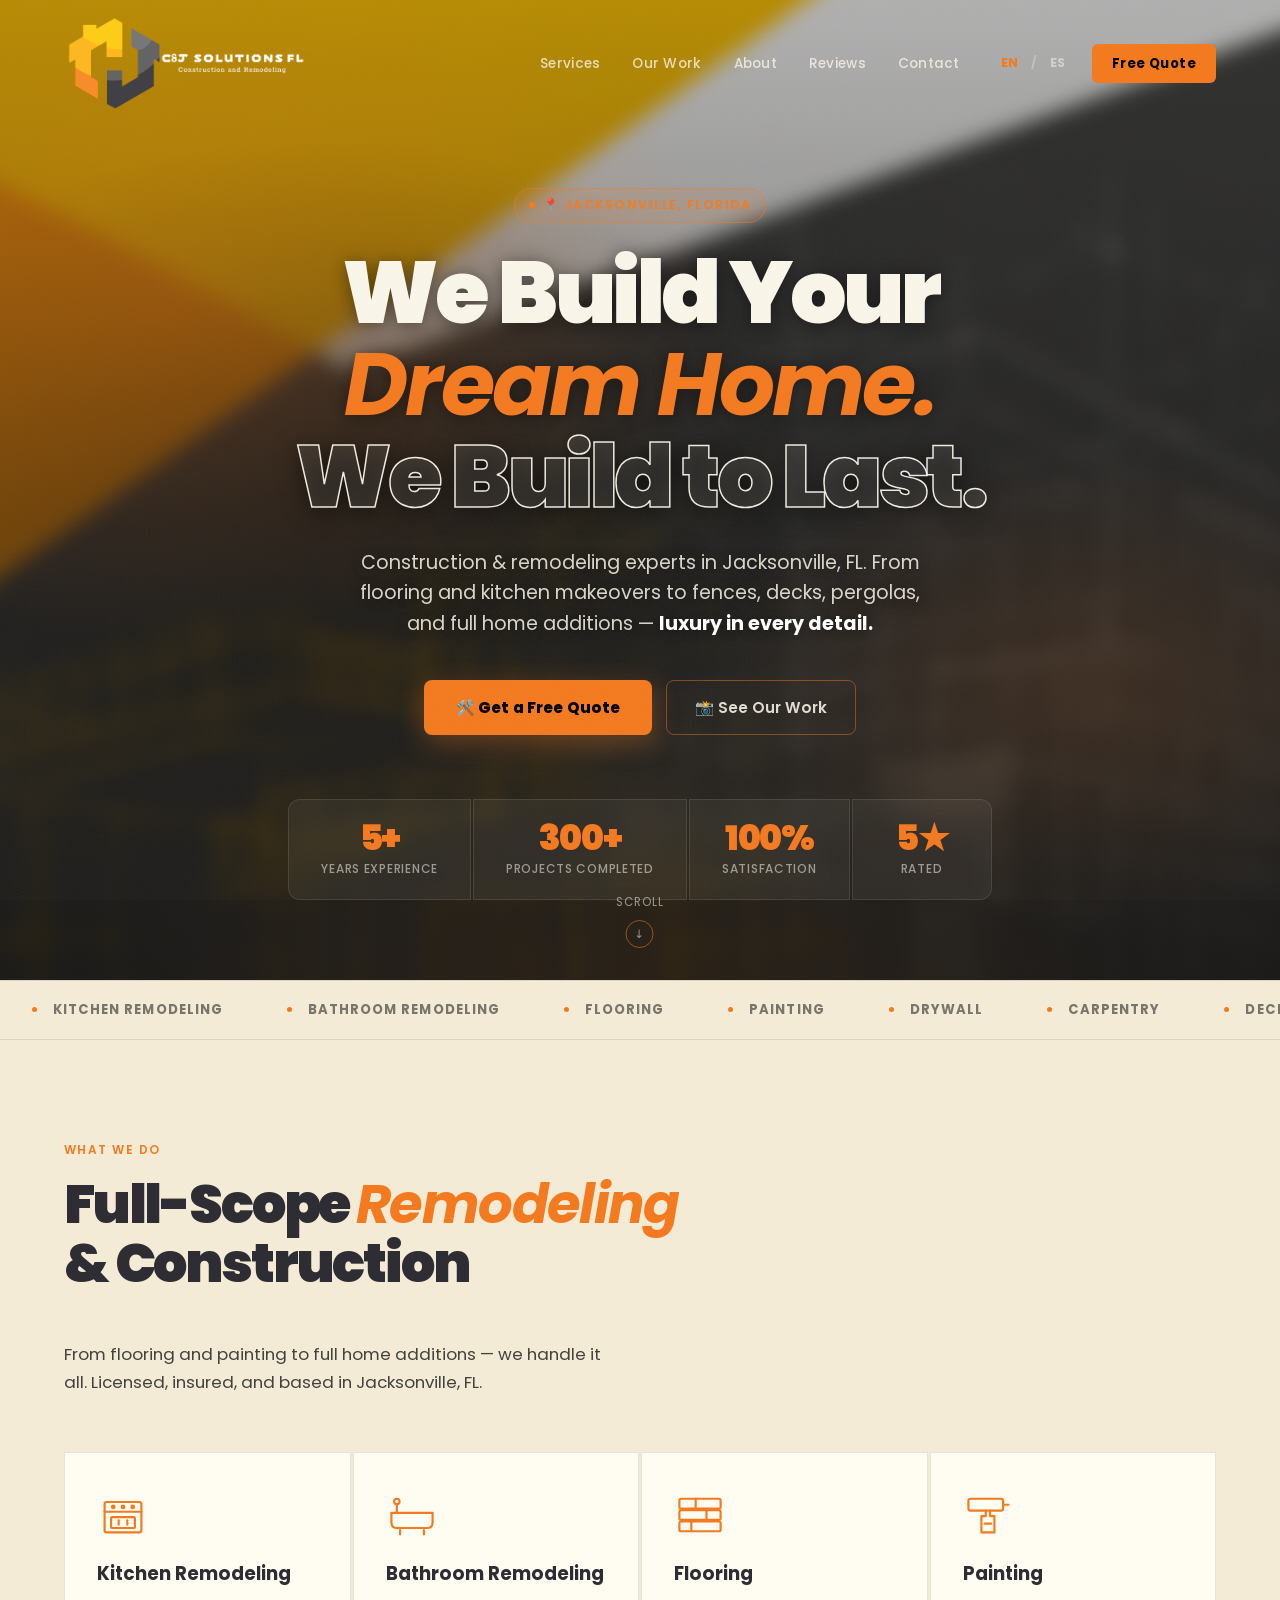
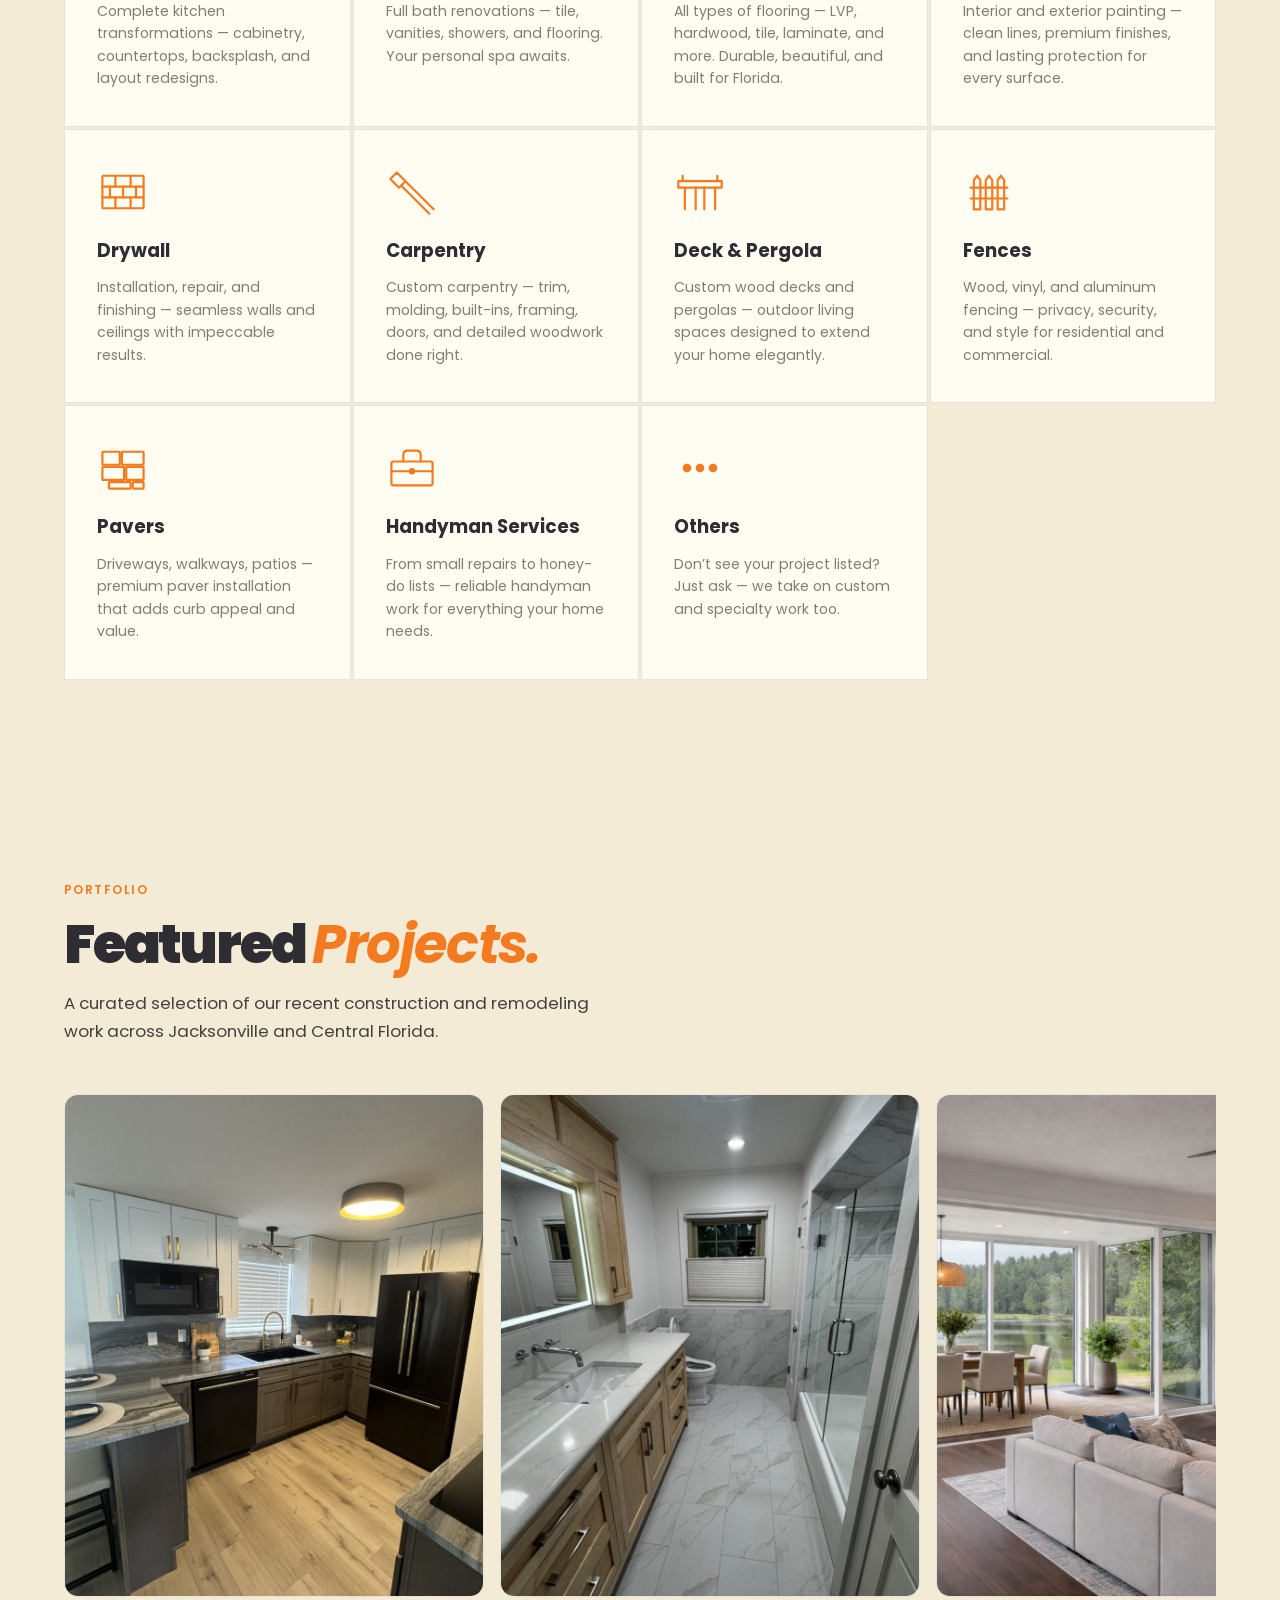
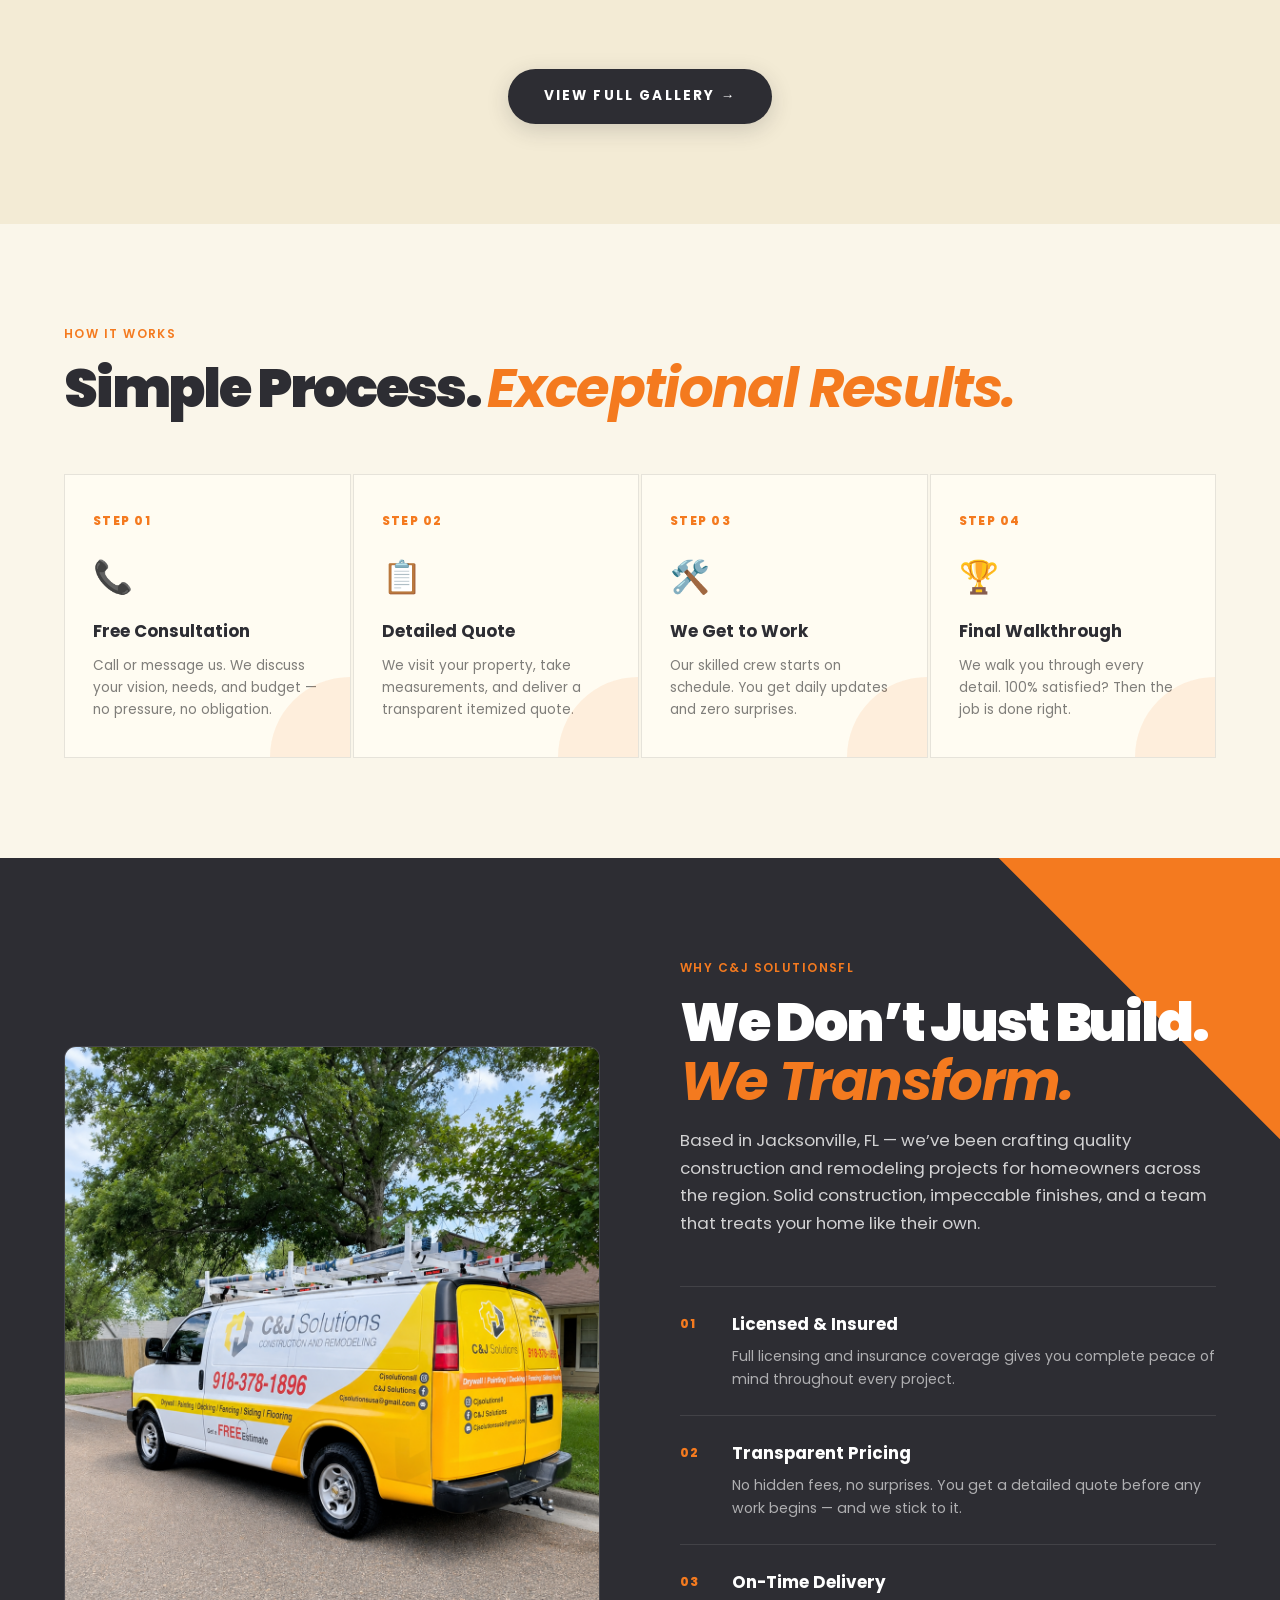
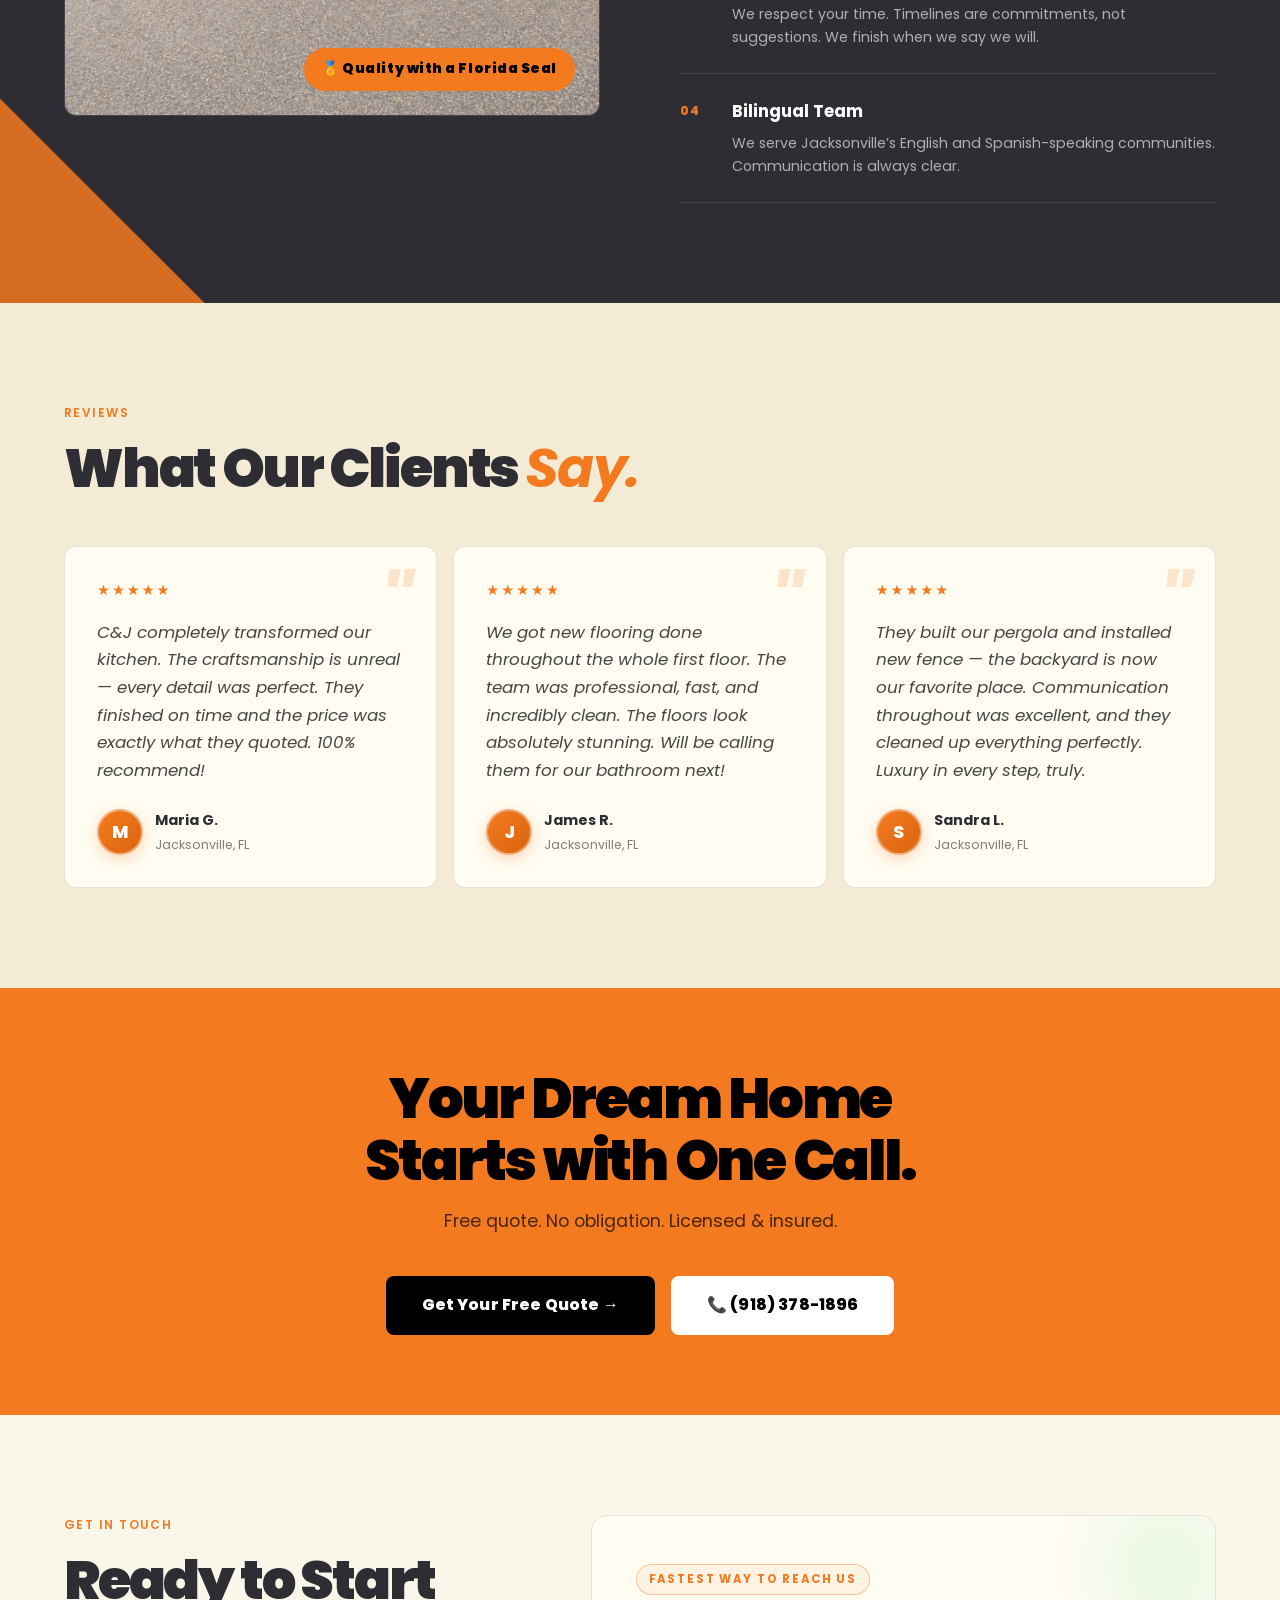
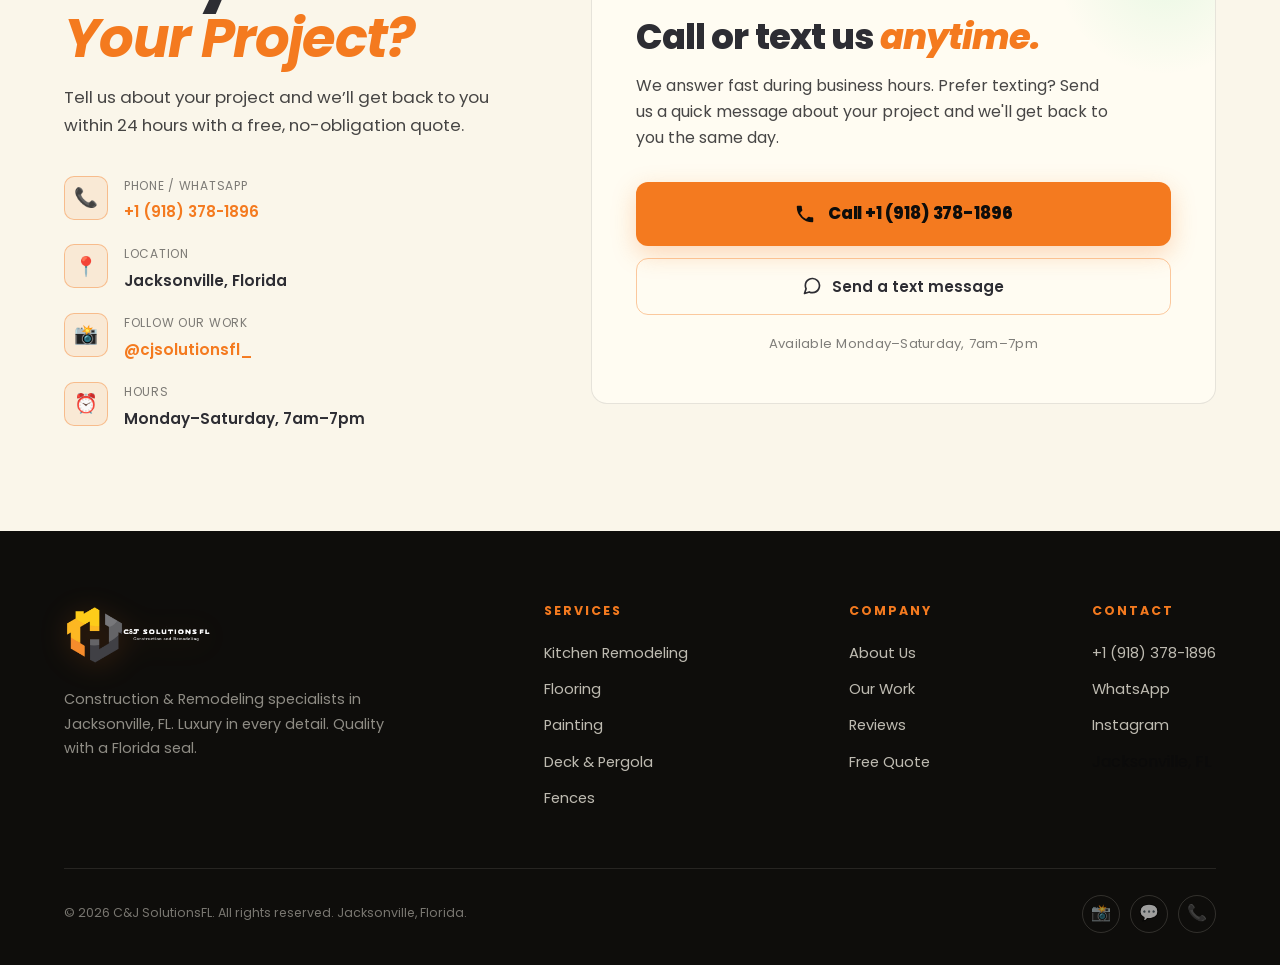
==== commit 2f1c639a: "Use fondo.png (brand blueprint art) as blurred hero background" ====
--- a/index.html
+++ b/index.html
@@ -15,7 +15,7 @@
   <link rel="preconnect" href="https://fonts.gstatic.com" crossorigin />
   <link href="https://fonts.googleapis.com/css2?family=Poppins:ital,wght@0,300;0,400;0,500;0,600;0,700;0,800;0,900;1,400;1,500;1,600;1,700&display=swap" rel="stylesheet" />
   <link rel="icon" type="image/png" href="/assets/img/logo-icon.png" />
-  <link rel="stylesheet" href="css/styles.css?v=blueprint-hero" />
+  <link rel="stylesheet" href="css/styles.css?v=fondo-blur" />
 </head>
 <body>
 
--- a/css/styles.css
+++ b/css/styles.css
@@ -1333,30 +1333,28 @@
 }
 
 /* ============================================================
-   HERO — Dark blueprint background
+   HERO — Brand blueprint art background (blurred)
    ============================================================ */
 #hero {
-  background: #0E0D0B;
+  background: #2D2D33;
   position: relative;
   overflow: hidden;
   isolation: isolate;
 }
 #hero::before {
   content: '';
-  position: absolute; inset: 0;
-  background:
-    url('/assets/img/hero-blueprint.svg') center center / cover no-repeat,
-    radial-gradient(ellipse 90% 60% at 50% 110%, rgba(45,45,51,0.55) 0%, transparent 70%),
-    linear-gradient(135deg, #131210 0%, #0A0908 100%);
+  position: absolute; inset: -40px;
+  background: url('/assets/img/hero-fondo.png') center center / cover no-repeat;
+  filter: blur(10px) saturate(1.05);
+  transform: scale(1.08);
   z-index: -2;
 }
 #hero::after {
   content: '';
   position: absolute; inset: 0;
   background:
-    radial-gradient(ellipse 70% 55% at 15% 25%, rgba(244,122,31,0.18) 0%, transparent 60%),
-    radial-gradient(ellipse 50% 40% at 90% 80%, rgba(244,122,31,0.10) 0%, transparent 60%),
-    linear-gradient(180deg, rgba(14,13,11,0.20) 0%, rgba(14,13,11,0.55) 100%);
+    radial-gradient(ellipse 65% 55% at 25% 50%, rgba(14,13,11,0.40) 0%, transparent 65%),
+    linear-gradient(180deg, rgba(14,13,11,0.30) 0%, rgba(14,13,11,0.70) 100%);
   z-index: -1;
 }
 
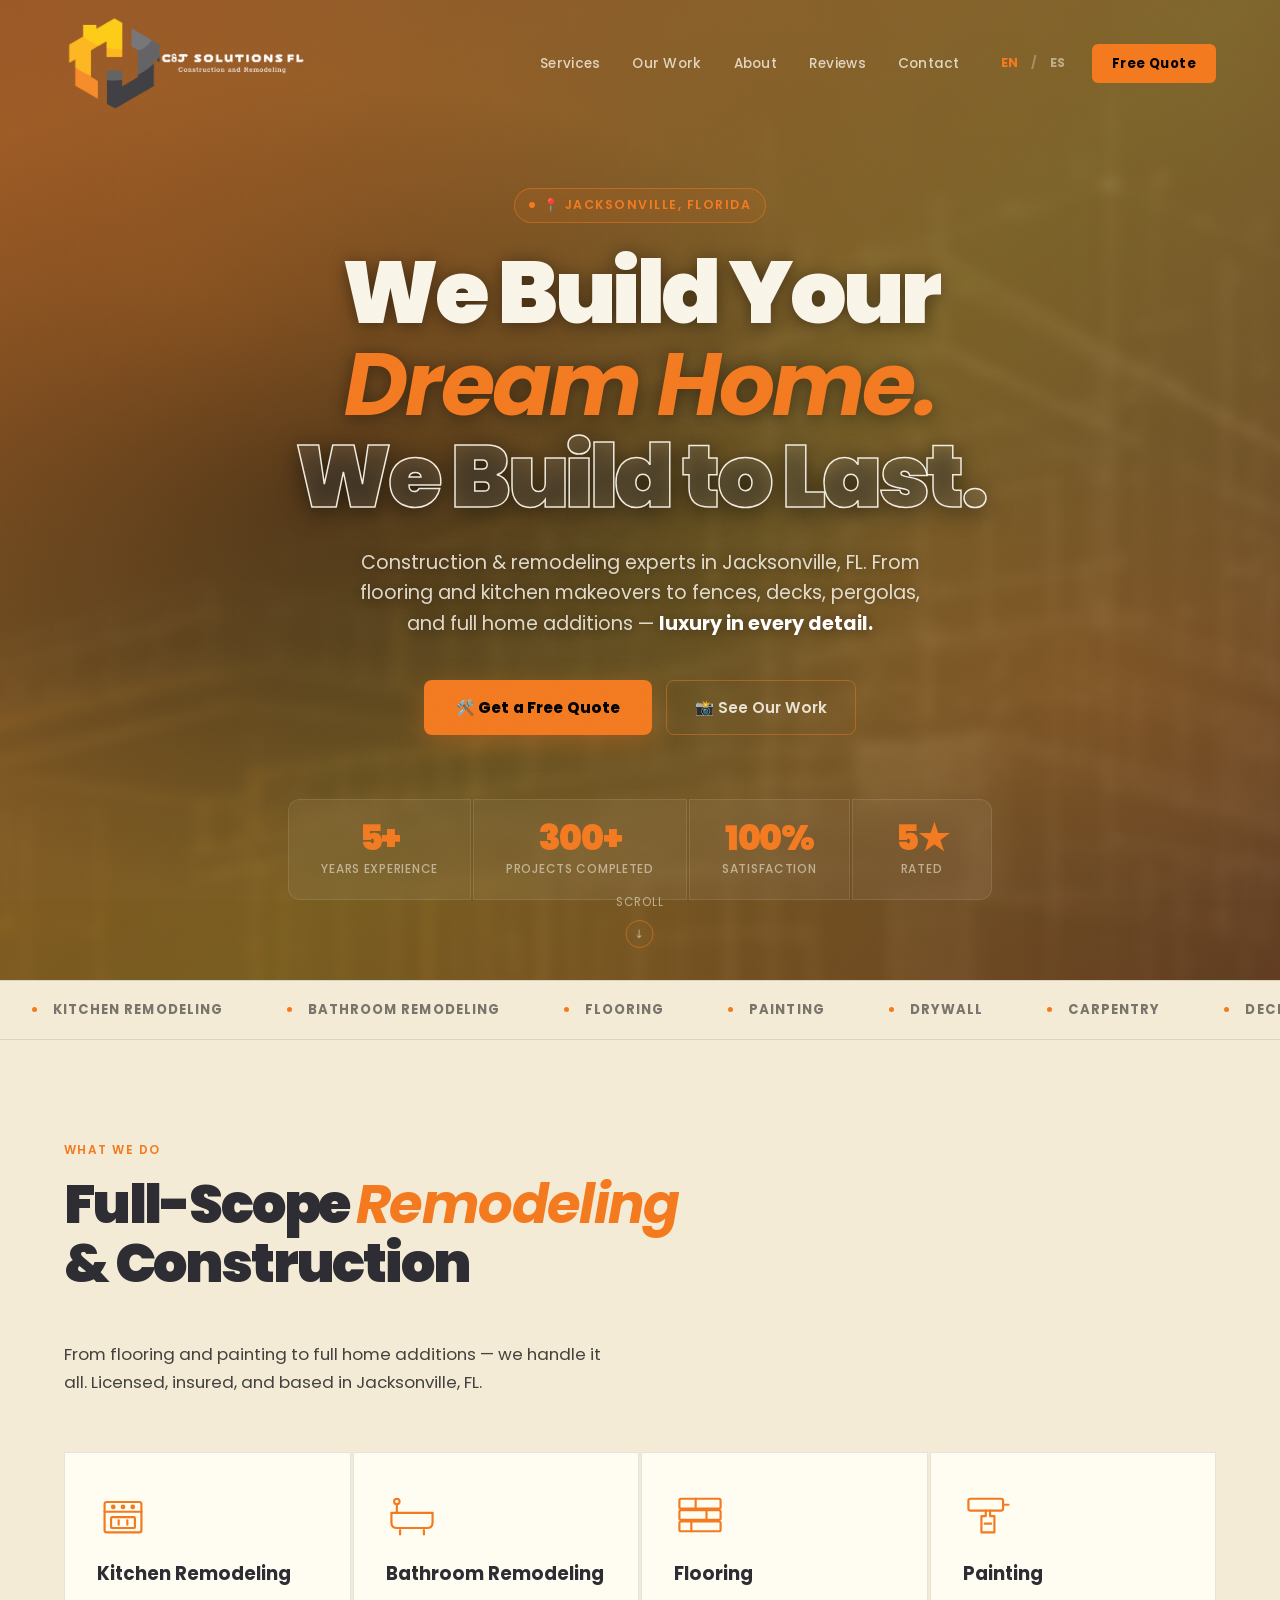
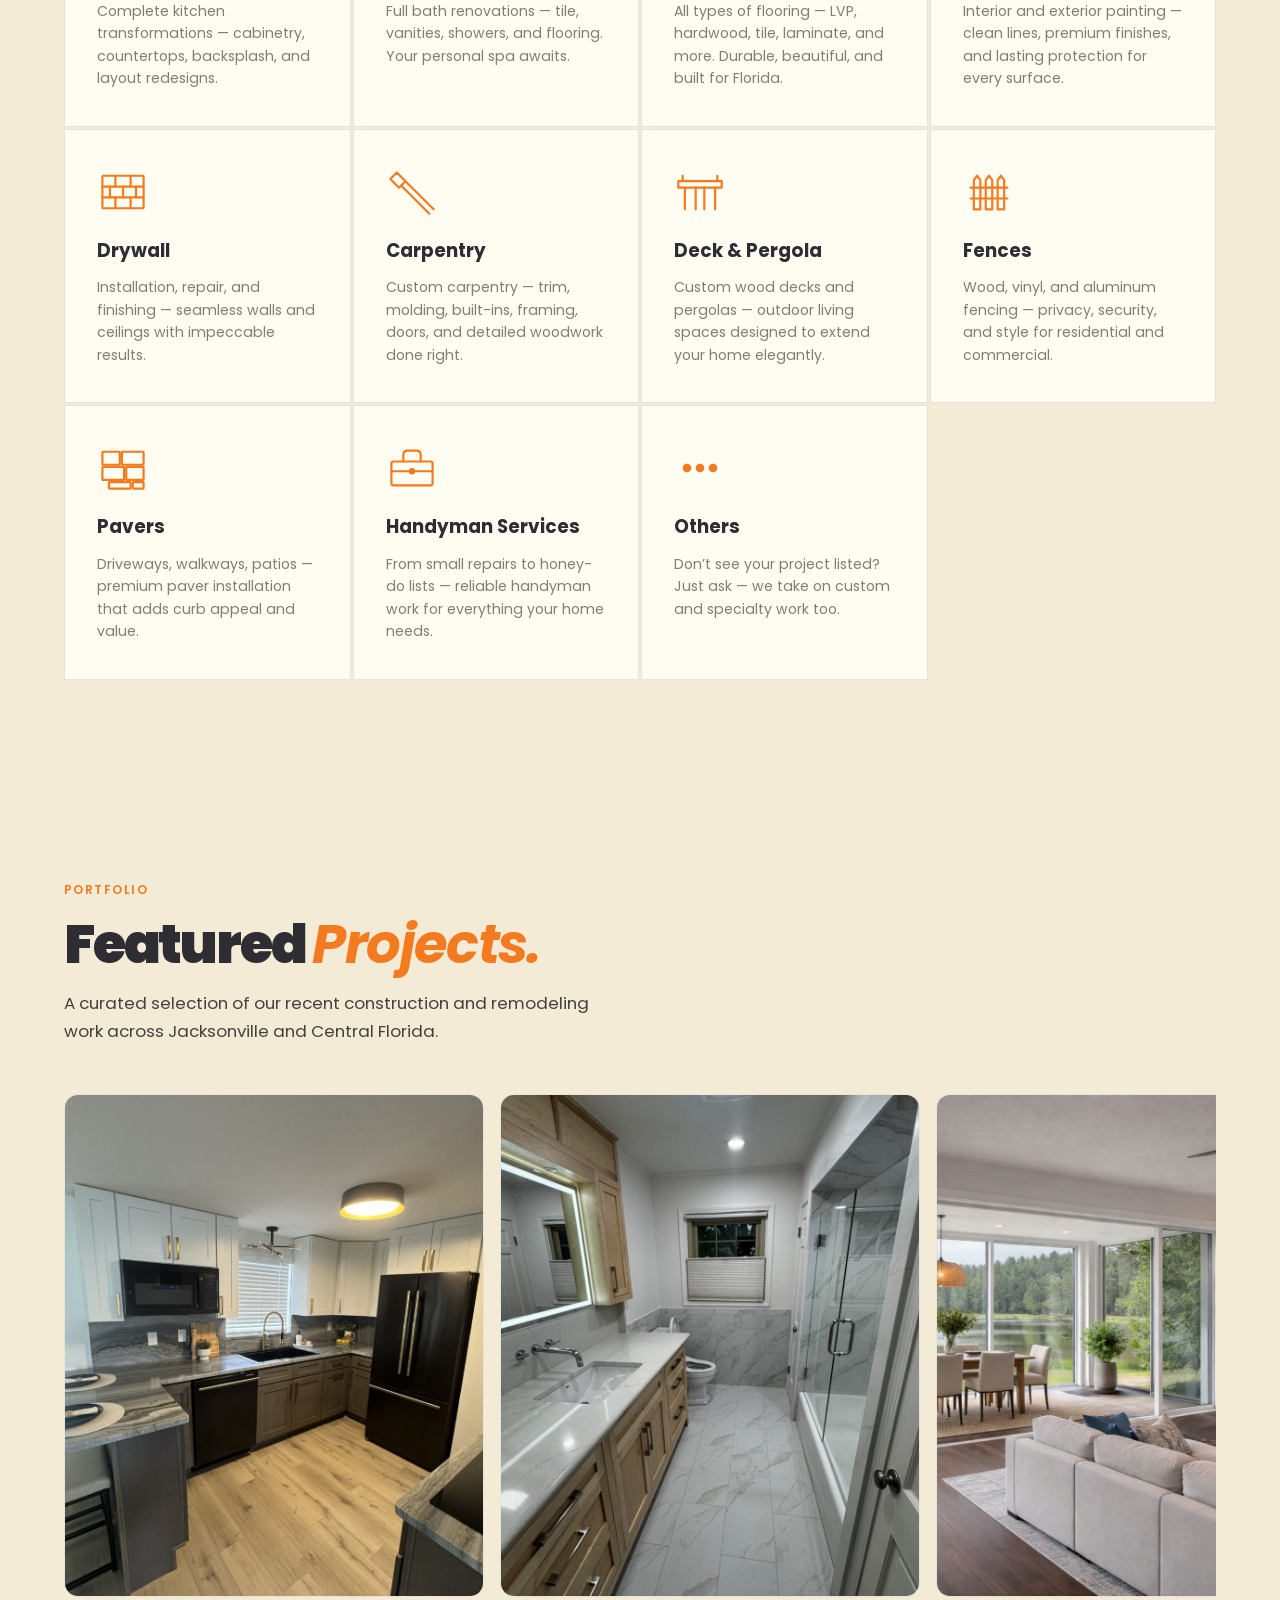
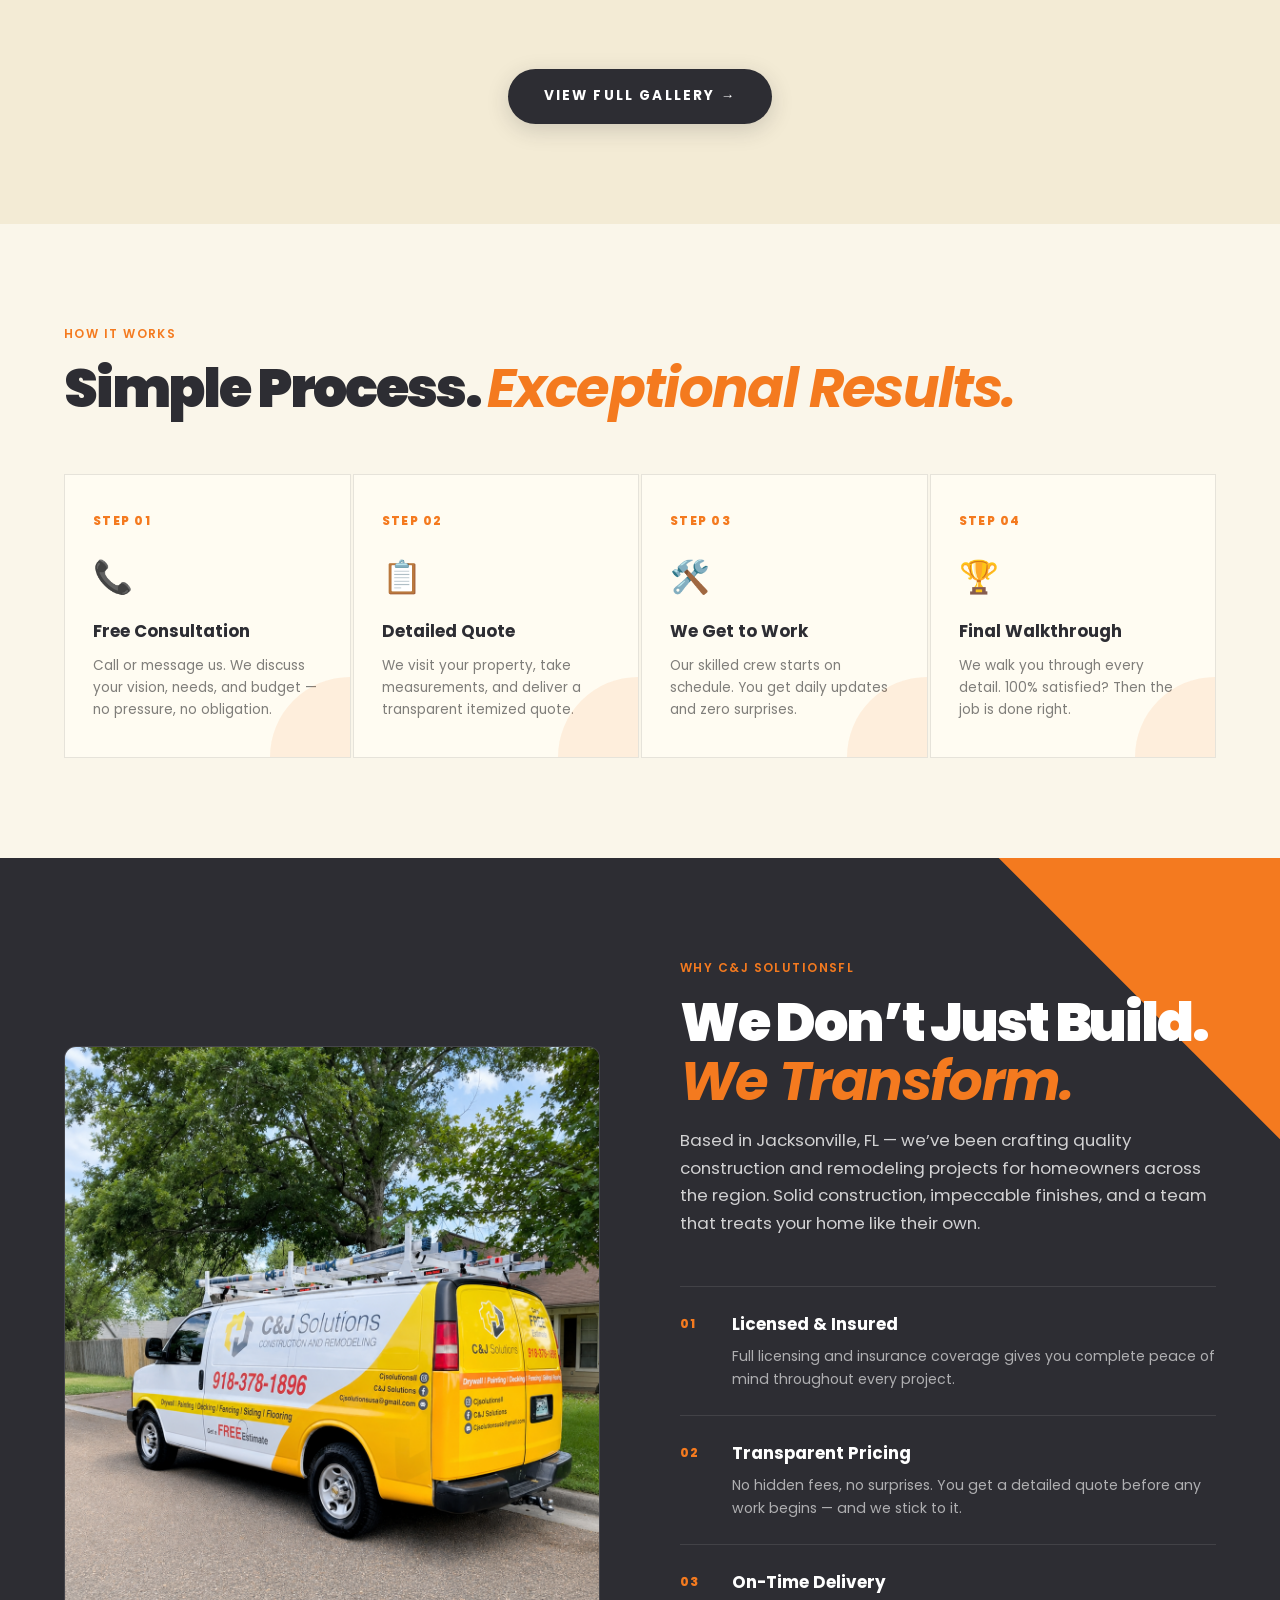
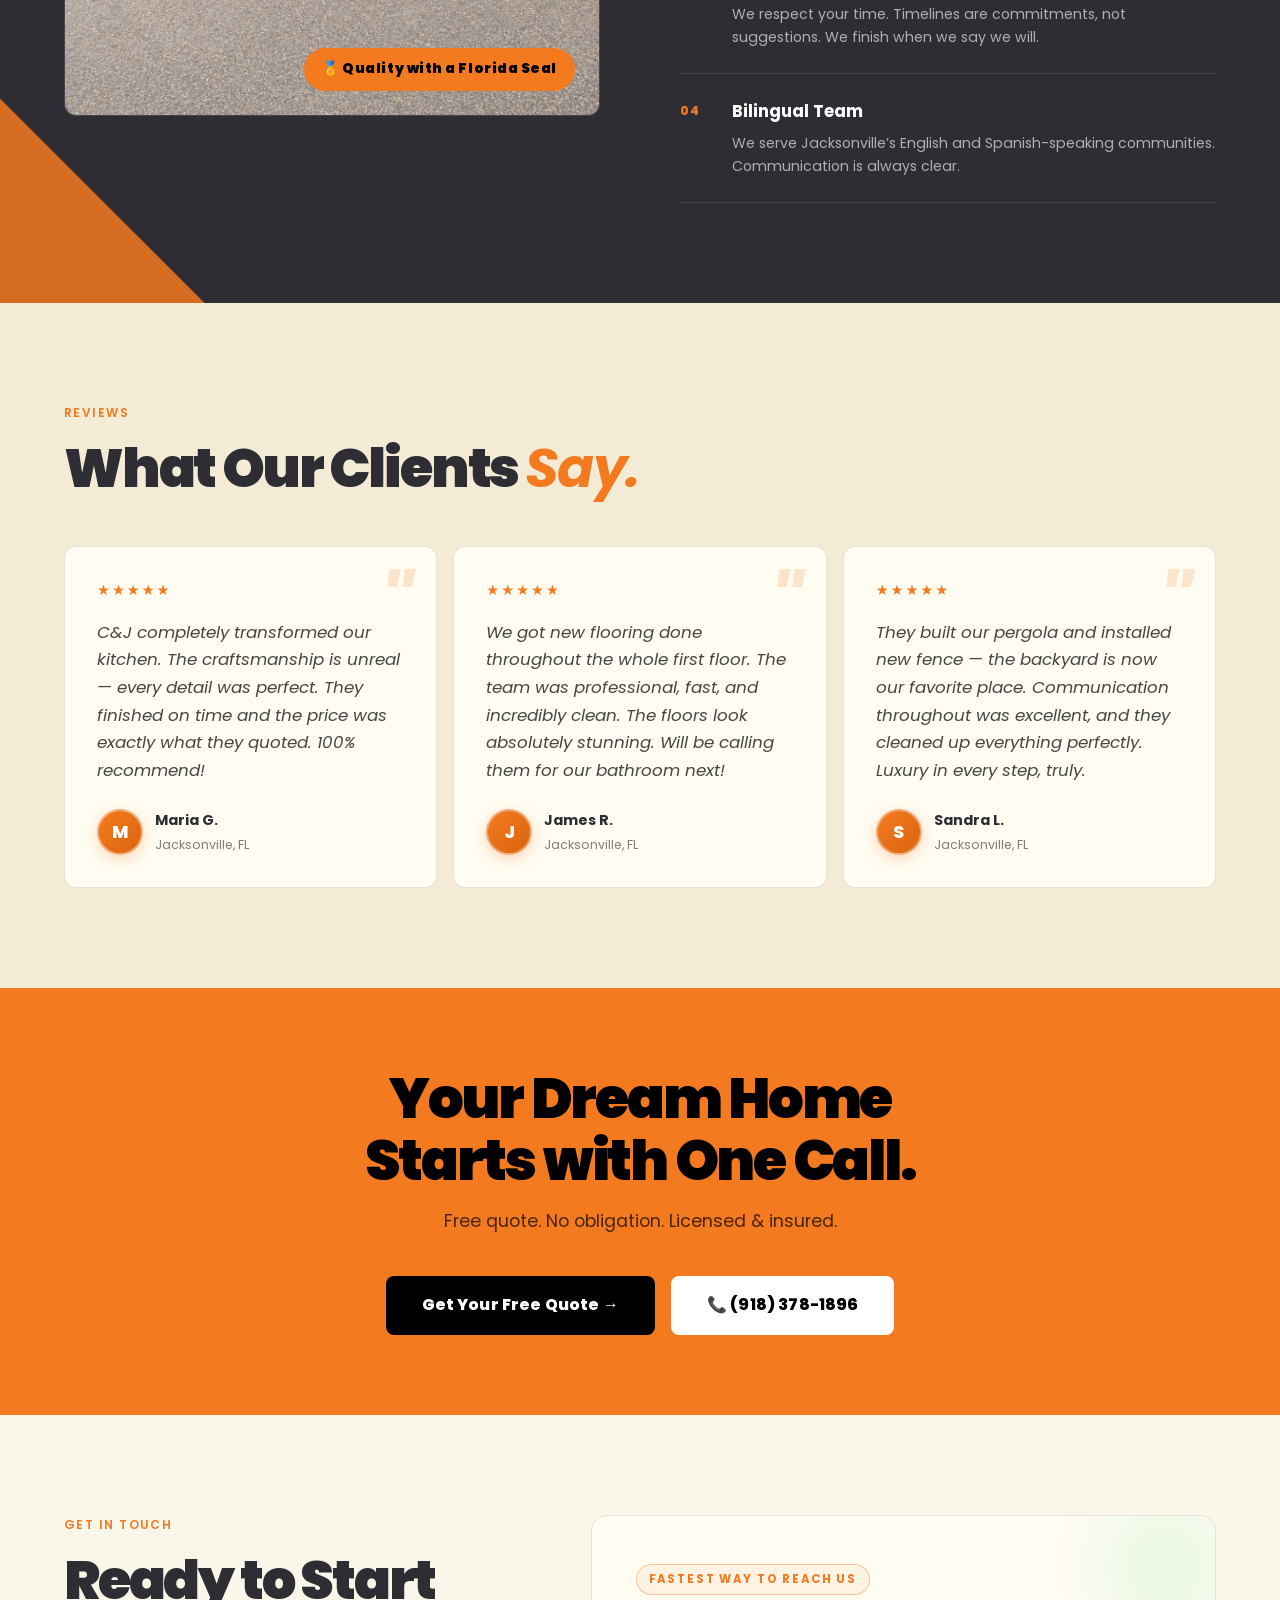
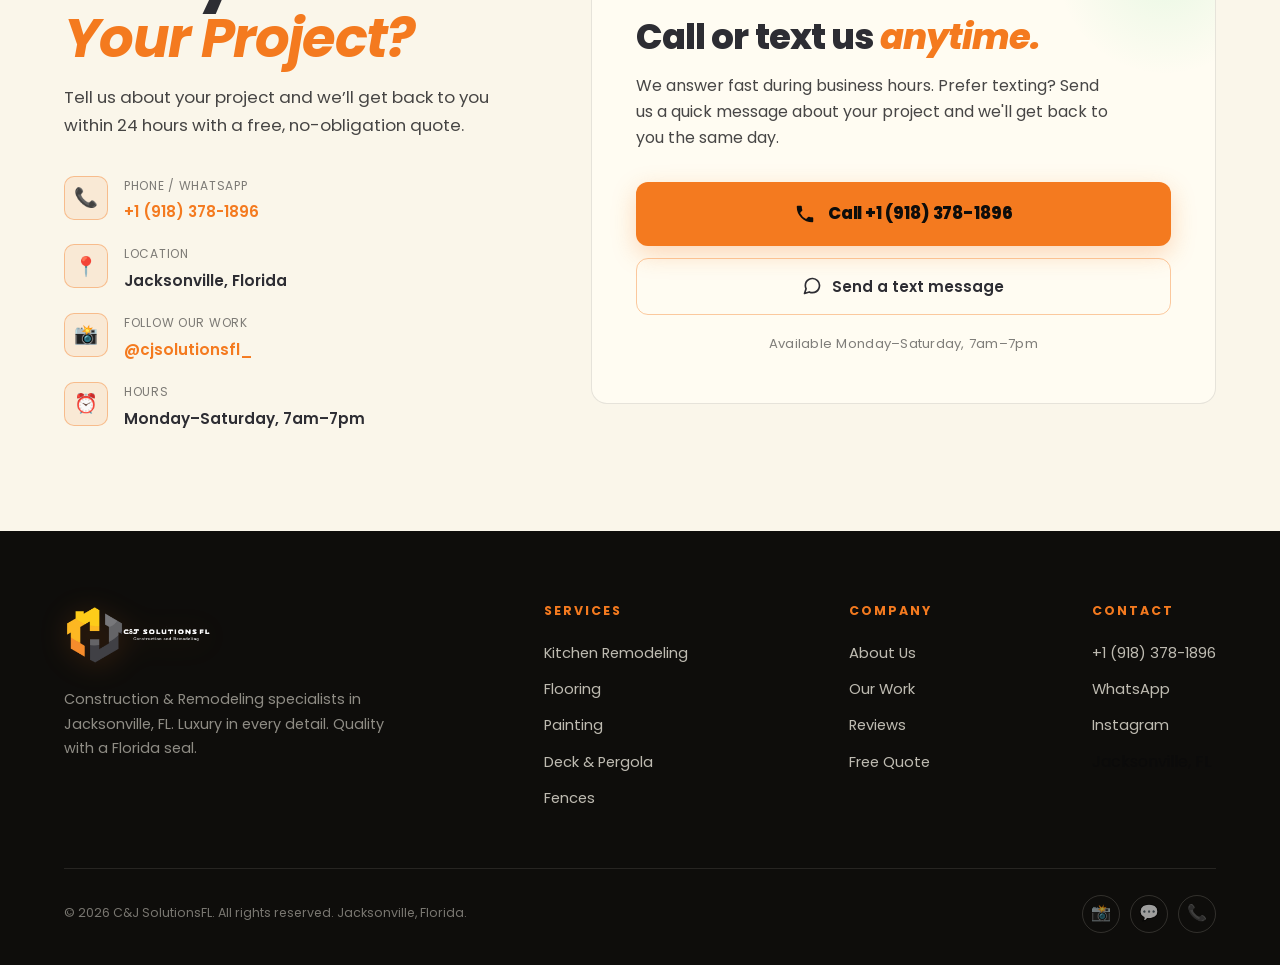
==== commit f8d2044a: "Hero background: fondo2.png blueprint + orange/yellow brand gradient overlay" ====
--- a/index.html
+++ b/index.html
@@ -15,7 +15,7 @@
   <link rel="preconnect" href="https://fonts.gstatic.com" crossorigin />
   <link href="https://fonts.googleapis.com/css2?family=Poppins:ital,wght@0,300;0,400;0,500;0,600;0,700;0,800;0,900;1,400;1,500;1,600;1,700&display=swap" rel="stylesheet" />
   <link rel="icon" type="image/png" href="/assets/img/logo-icon.png" />
-  <link rel="stylesheet" href="css/styles.css?v=fondo-blur" />
+  <link rel="stylesheet" href="css/styles.css?v=fondo2-orange-yellow" />
 </head>
 <body>
 
--- a/css/styles.css
+++ b/css/styles.css
@@ -1333,7 +1333,7 @@
 }
 
 /* ============================================================
-   HERO — Brand blueprint art background (blurred)
+   HERO — Blueprint (fondo2) + orange→yellow gradient overlay
    ============================================================ */
 #hero {
   background: #2D2D33;
@@ -1344,8 +1344,8 @@
 #hero::before {
   content: '';
   position: absolute; inset: -40px;
-  background: url('/assets/img/hero-fondo.png') center center / cover no-repeat;
-  filter: blur(10px) saturate(1.05);
+  background: url('/assets/img/hero-fondo2.png') center center / cover no-repeat;
+  filter: blur(6px) saturate(1.15);
   transform: scale(1.08);
   z-index: -2;
 }
@@ -1353,8 +1353,9 @@
   content: '';
   position: absolute; inset: 0;
   background:
-    radial-gradient(ellipse 65% 55% at 25% 50%, rgba(14,13,11,0.40) 0%, transparent 65%),
-    linear-gradient(180deg, rgba(14,13,11,0.30) 0%, rgba(14,13,11,0.70) 100%);
+    radial-gradient(ellipse 70% 60% at 25% 50%, rgba(14,13,11,0.55) 0%, transparent 70%),
+    linear-gradient(135deg, rgba(244,122,31,0.55) 0%, rgba(245,180,30,0.40) 55%, rgba(244,122,31,0.30) 100%),
+    linear-gradient(180deg, transparent 0%, rgba(14,13,11,0.35) 100%);
   z-index: -1;
 }
 
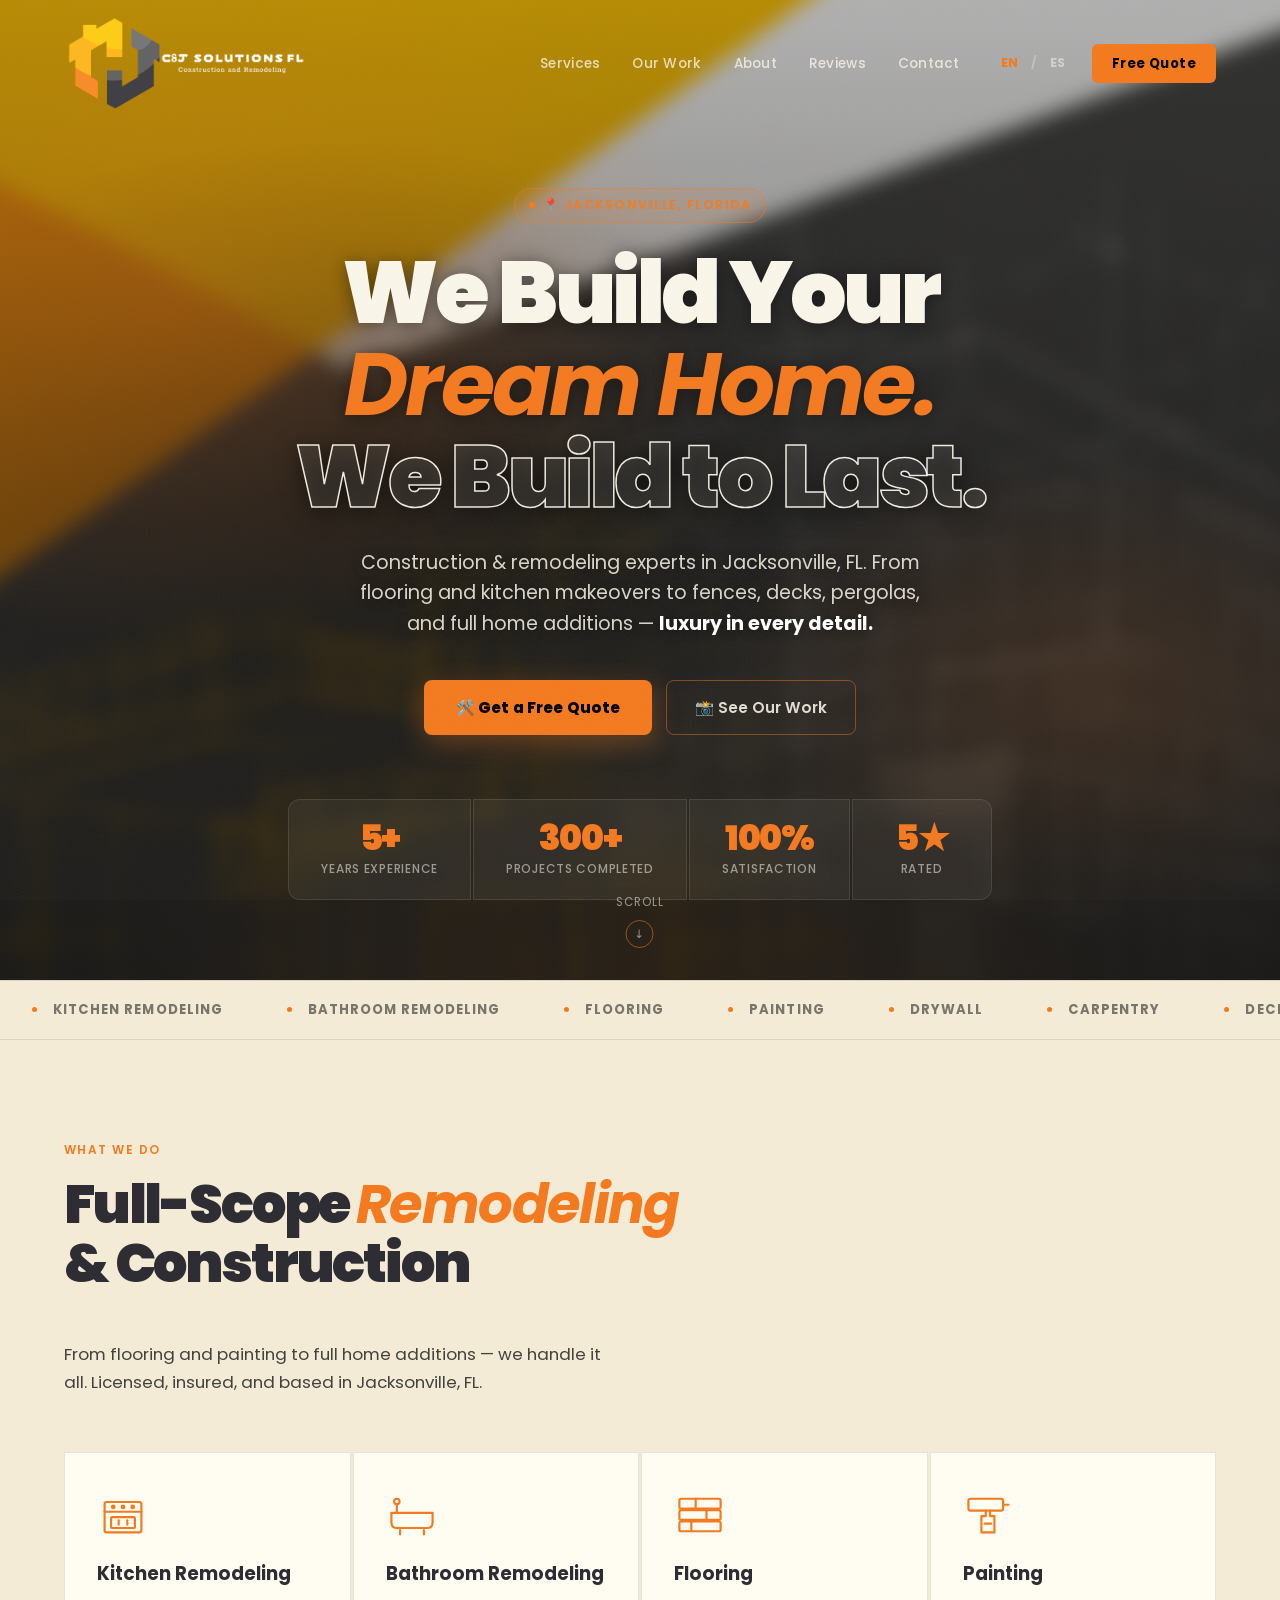
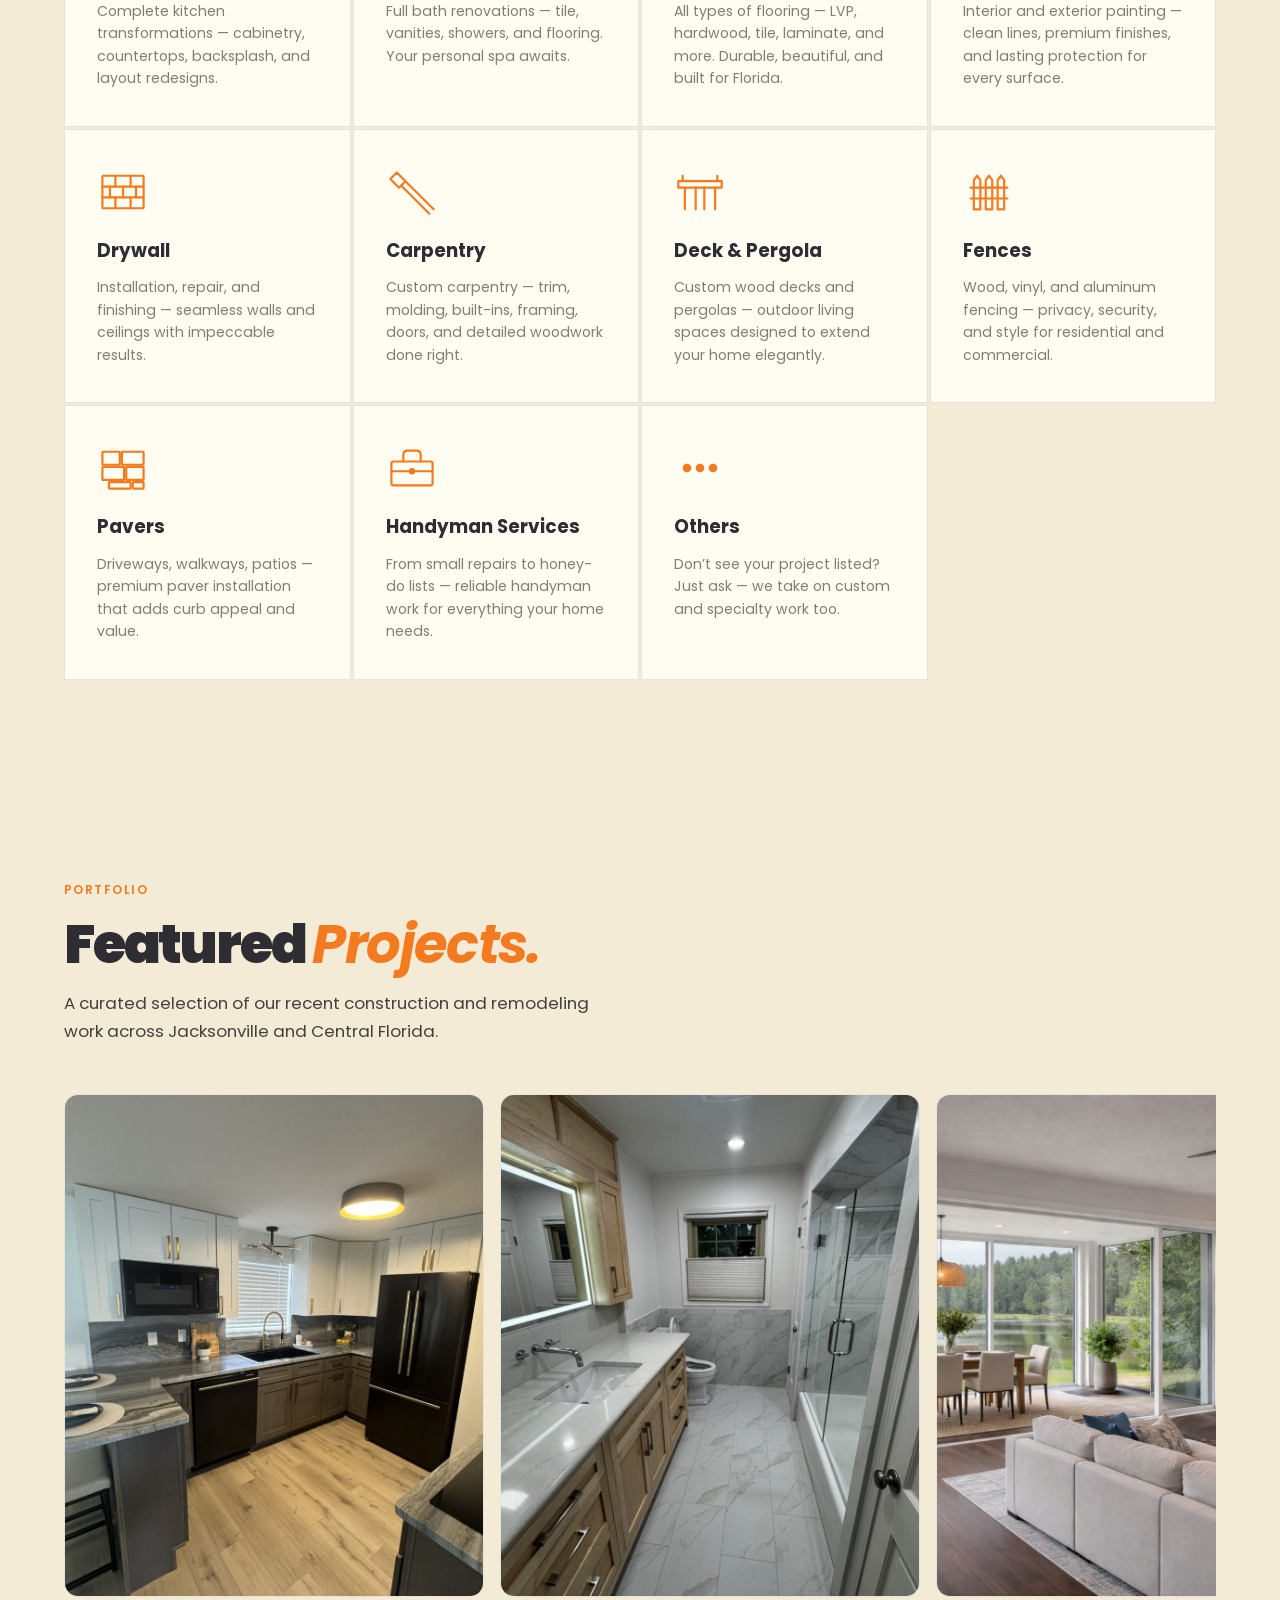
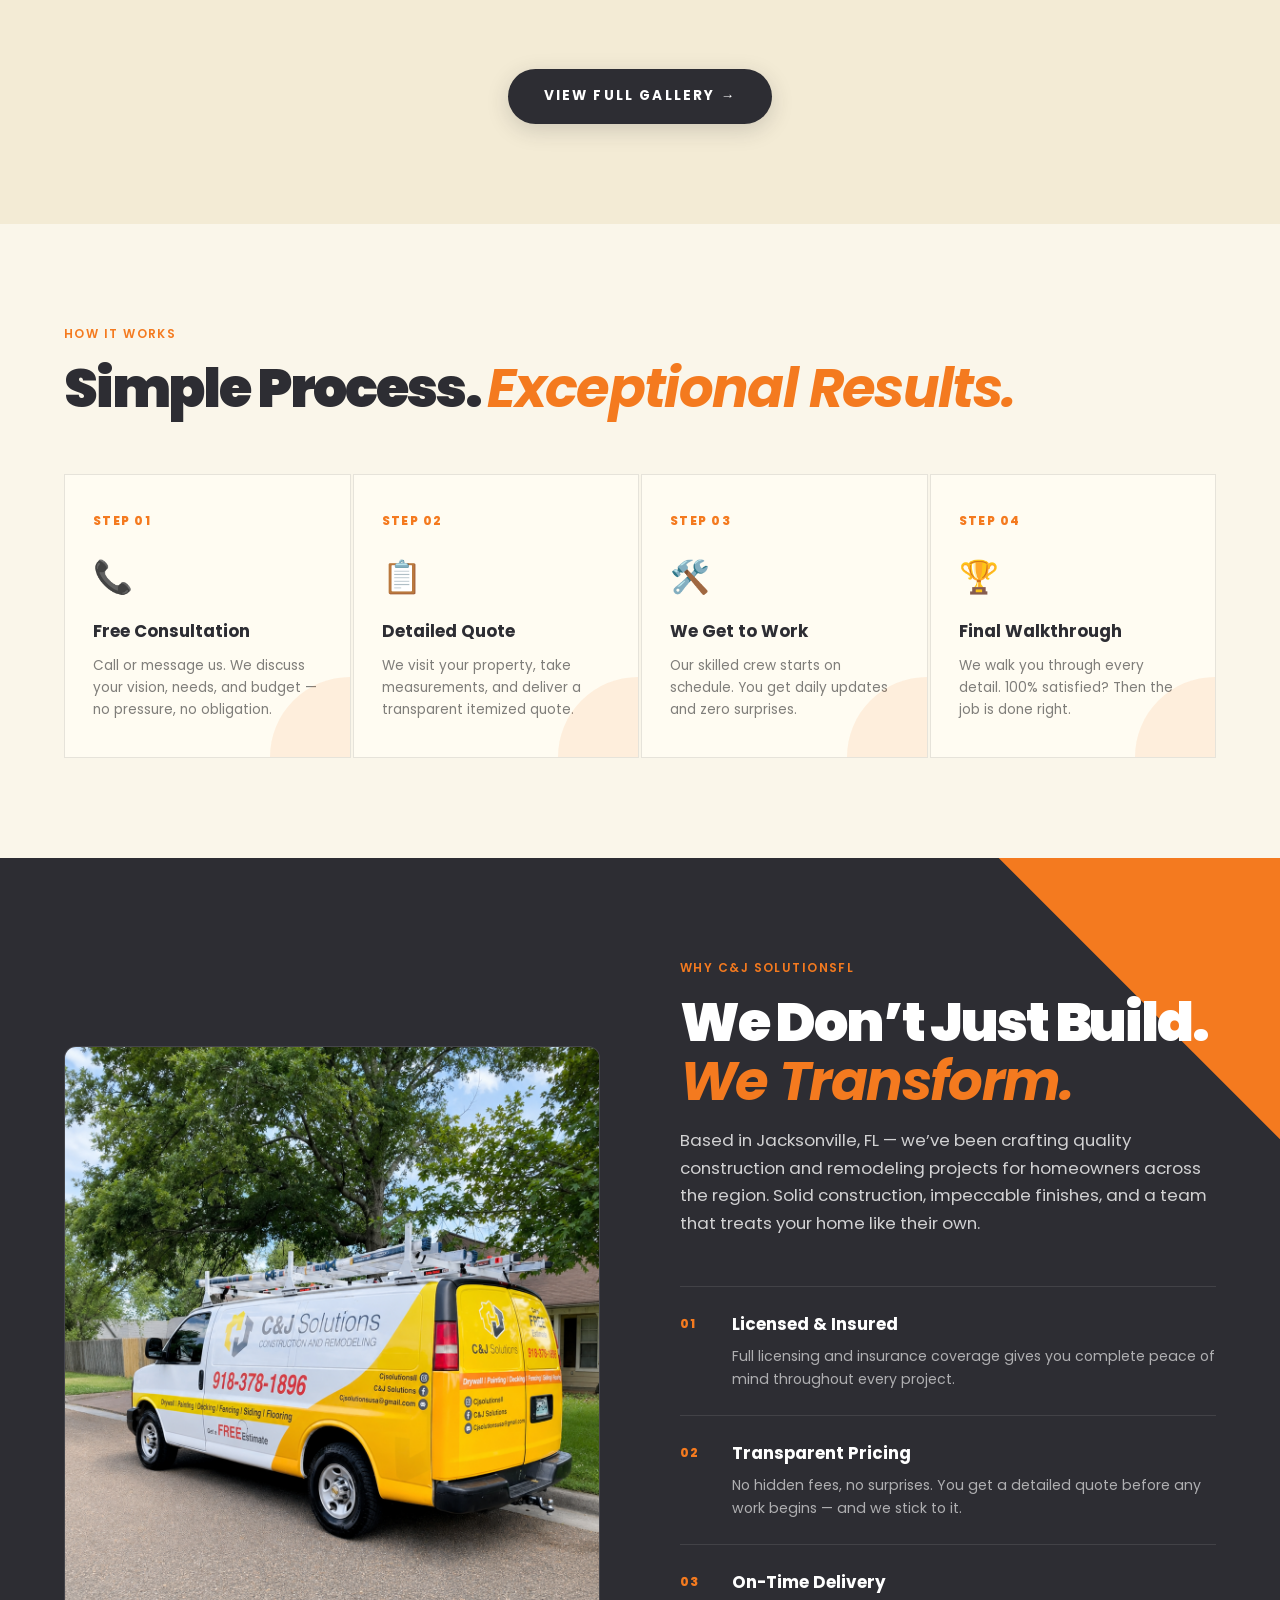
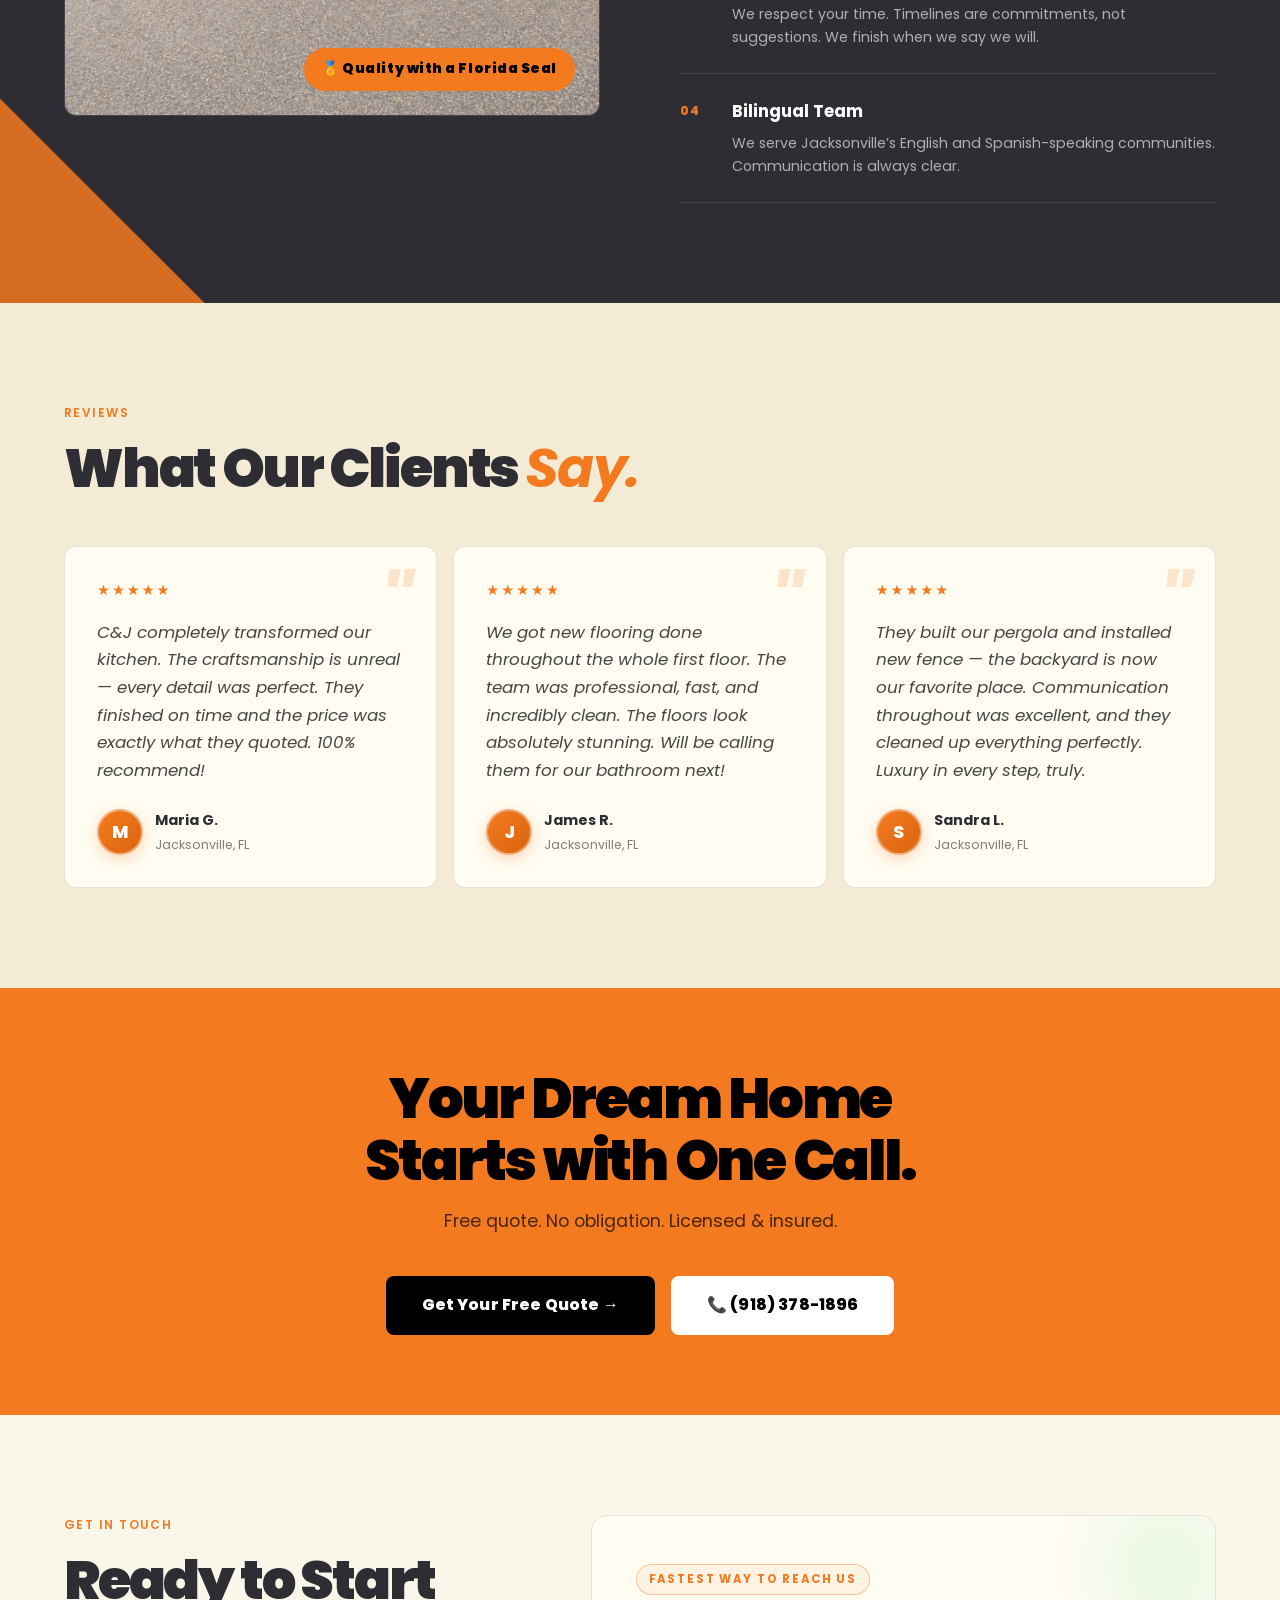
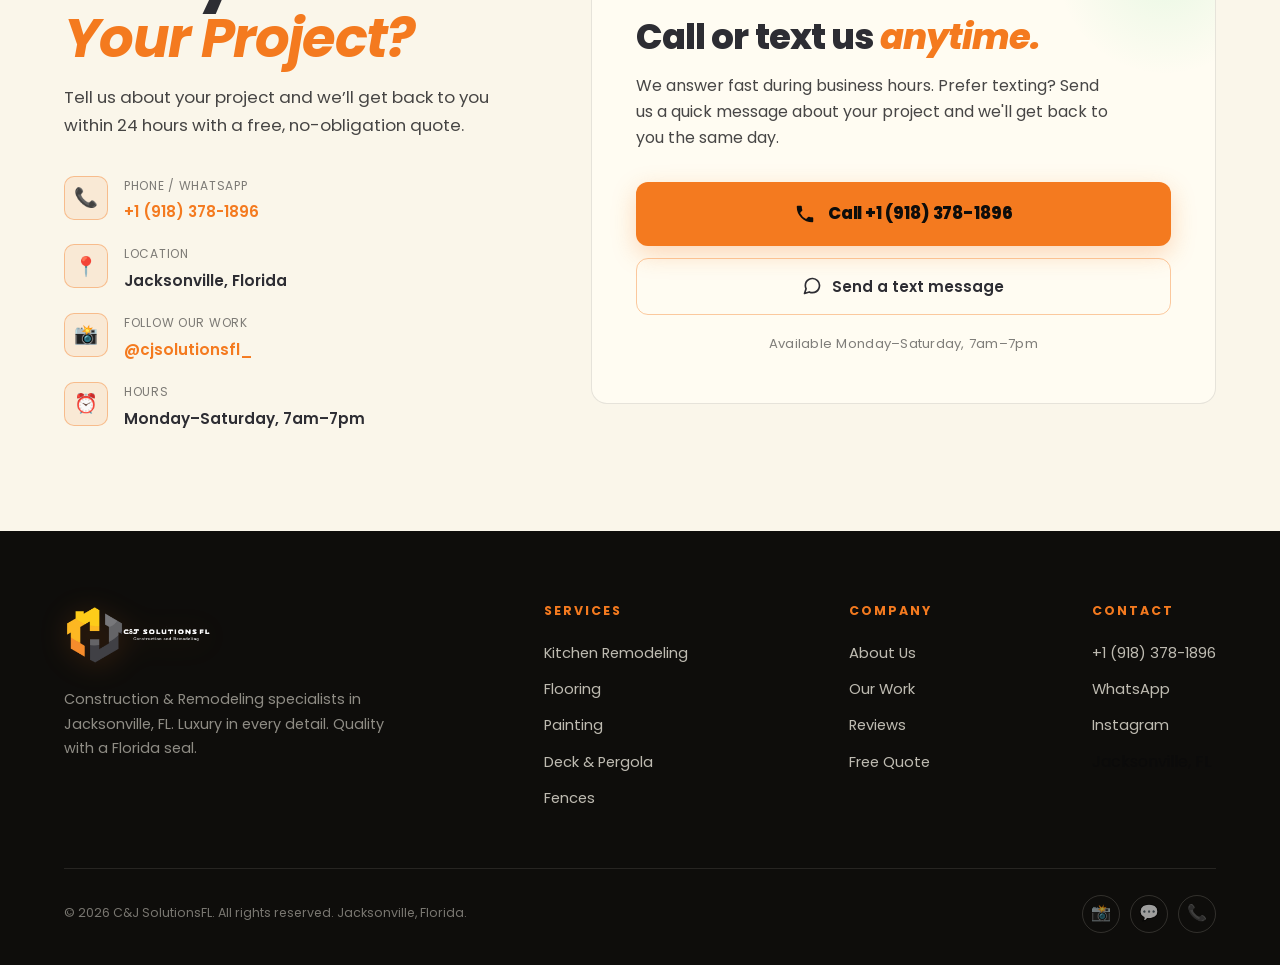
==== commit 2044011b: "Revert hero background to fondo.png (brand blueprint art with angular blocks)" ====
--- a/index.html
+++ b/index.html
@@ -15,7 +15,7 @@
   <link rel="preconnect" href="https://fonts.gstatic.com" crossorigin />
   <link href="https://fonts.googleapis.com/css2?family=Poppins:ital,wght@0,300;0,400;0,500;0,600;0,700;0,800;0,900;1,400;1,500;1,600;1,700&display=swap" rel="stylesheet" />
   <link rel="icon" type="image/png" href="/assets/img/logo-icon.png" />
-  <link rel="stylesheet" href="css/styles.css?v=fondo2-orange-yellow" />
+  <link rel="stylesheet" href="css/styles.css?v=fondo-back" />
 </head>
 <body>
 
--- a/css/styles.css
+++ b/css/styles.css
@@ -1333,7 +1333,7 @@
 }
 
 /* ============================================================
-   HERO — Blueprint (fondo2) + orange→yellow gradient overlay
+   HERO — Brand blueprint art background (blurred)
    ============================================================ */
 #hero {
   background: #2D2D33;
@@ -1344,8 +1344,8 @@
 #hero::before {
   content: '';
   position: absolute; inset: -40px;
-  background: url('/assets/img/hero-fondo2.png') center center / cover no-repeat;
-  filter: blur(6px) saturate(1.15);
+  background: url('/assets/img/hero-fondo.png') center center / cover no-repeat;
+  filter: blur(10px) saturate(1.05);
   transform: scale(1.08);
   z-index: -2;
 }
@@ -1353,9 +1353,8 @@
   content: '';
   position: absolute; inset: 0;
   background:
-    radial-gradient(ellipse 70% 60% at 25% 50%, rgba(14,13,11,0.55) 0%, transparent 70%),
-    linear-gradient(135deg, rgba(244,122,31,0.55) 0%, rgba(245,180,30,0.40) 55%, rgba(244,122,31,0.30) 100%),
-    linear-gradient(180deg, transparent 0%, rgba(14,13,11,0.35) 100%);
+    radial-gradient(ellipse 65% 55% at 25% 50%, rgba(14,13,11,0.40) 0%, transparent 65%),
+    linear-gradient(180deg, rgba(14,13,11,0.30) 0%, rgba(14,13,11,0.70) 100%);
   z-index: -1;
 }
 
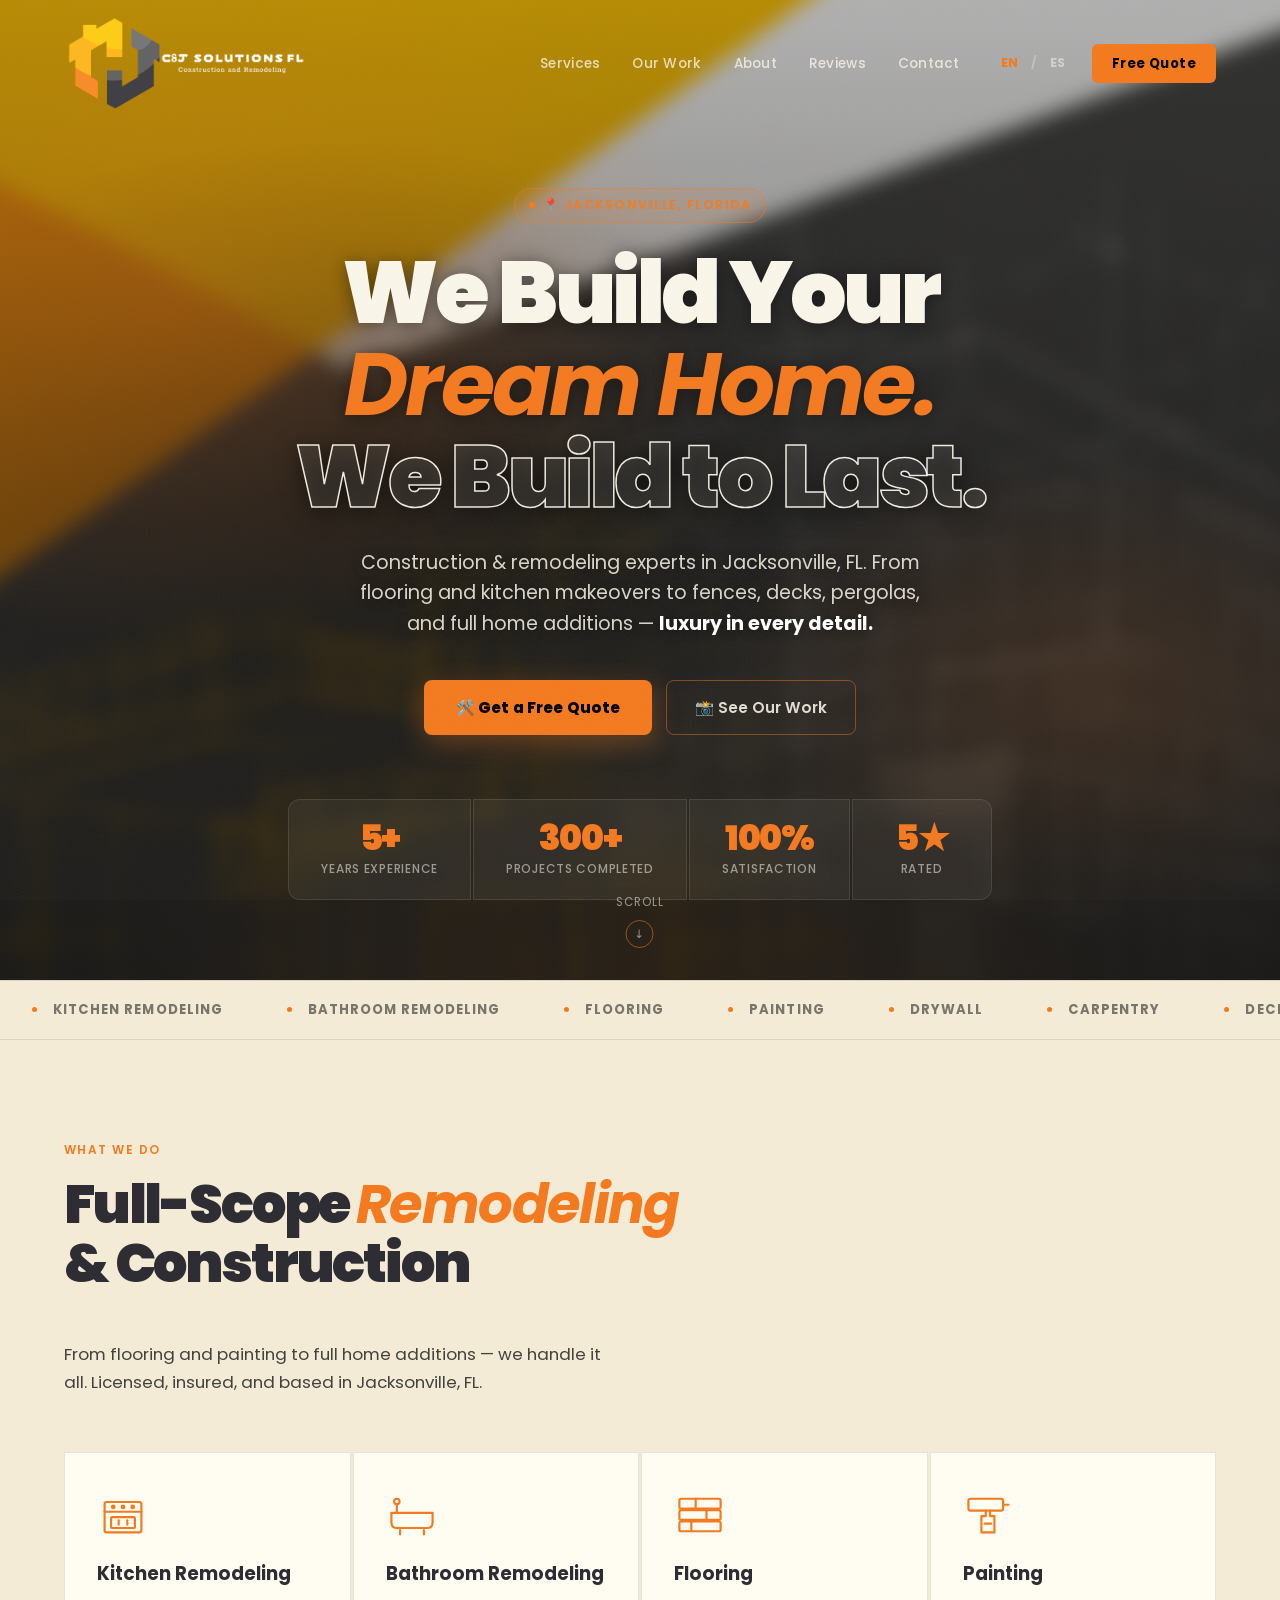
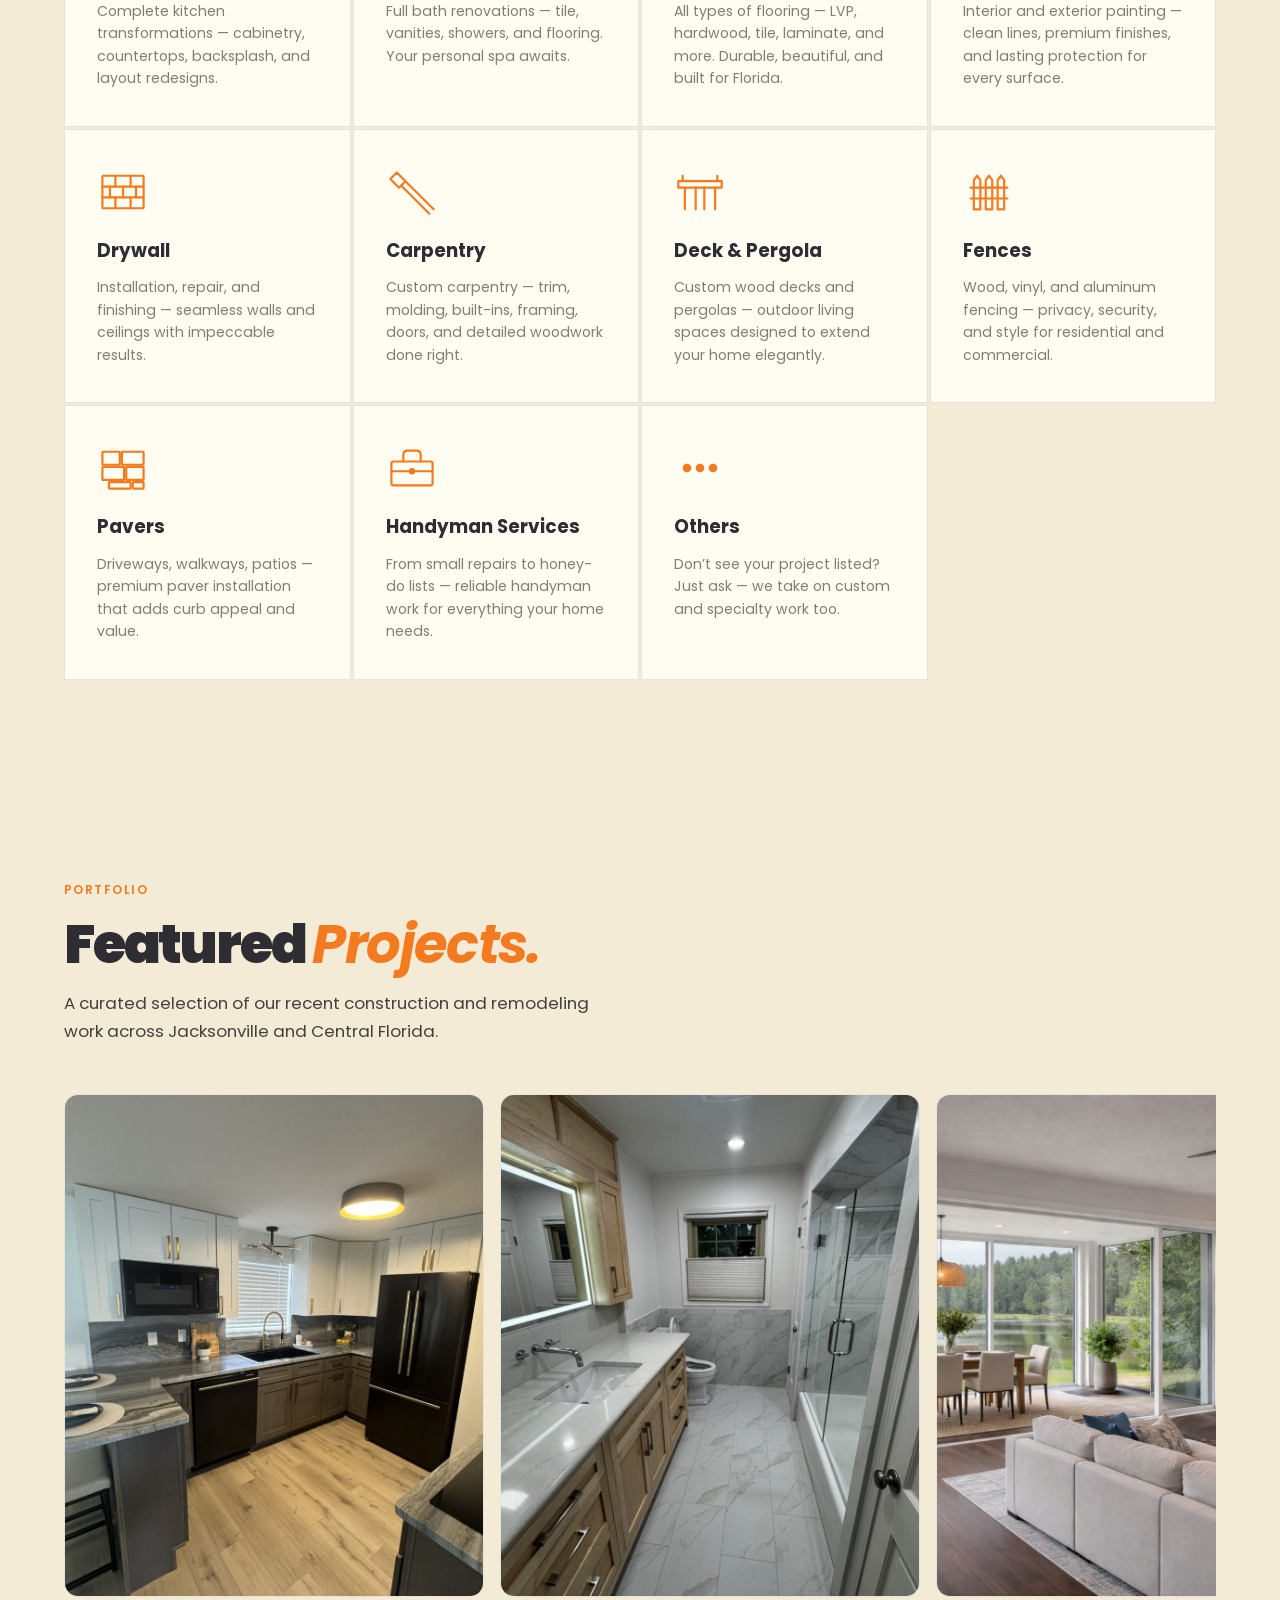
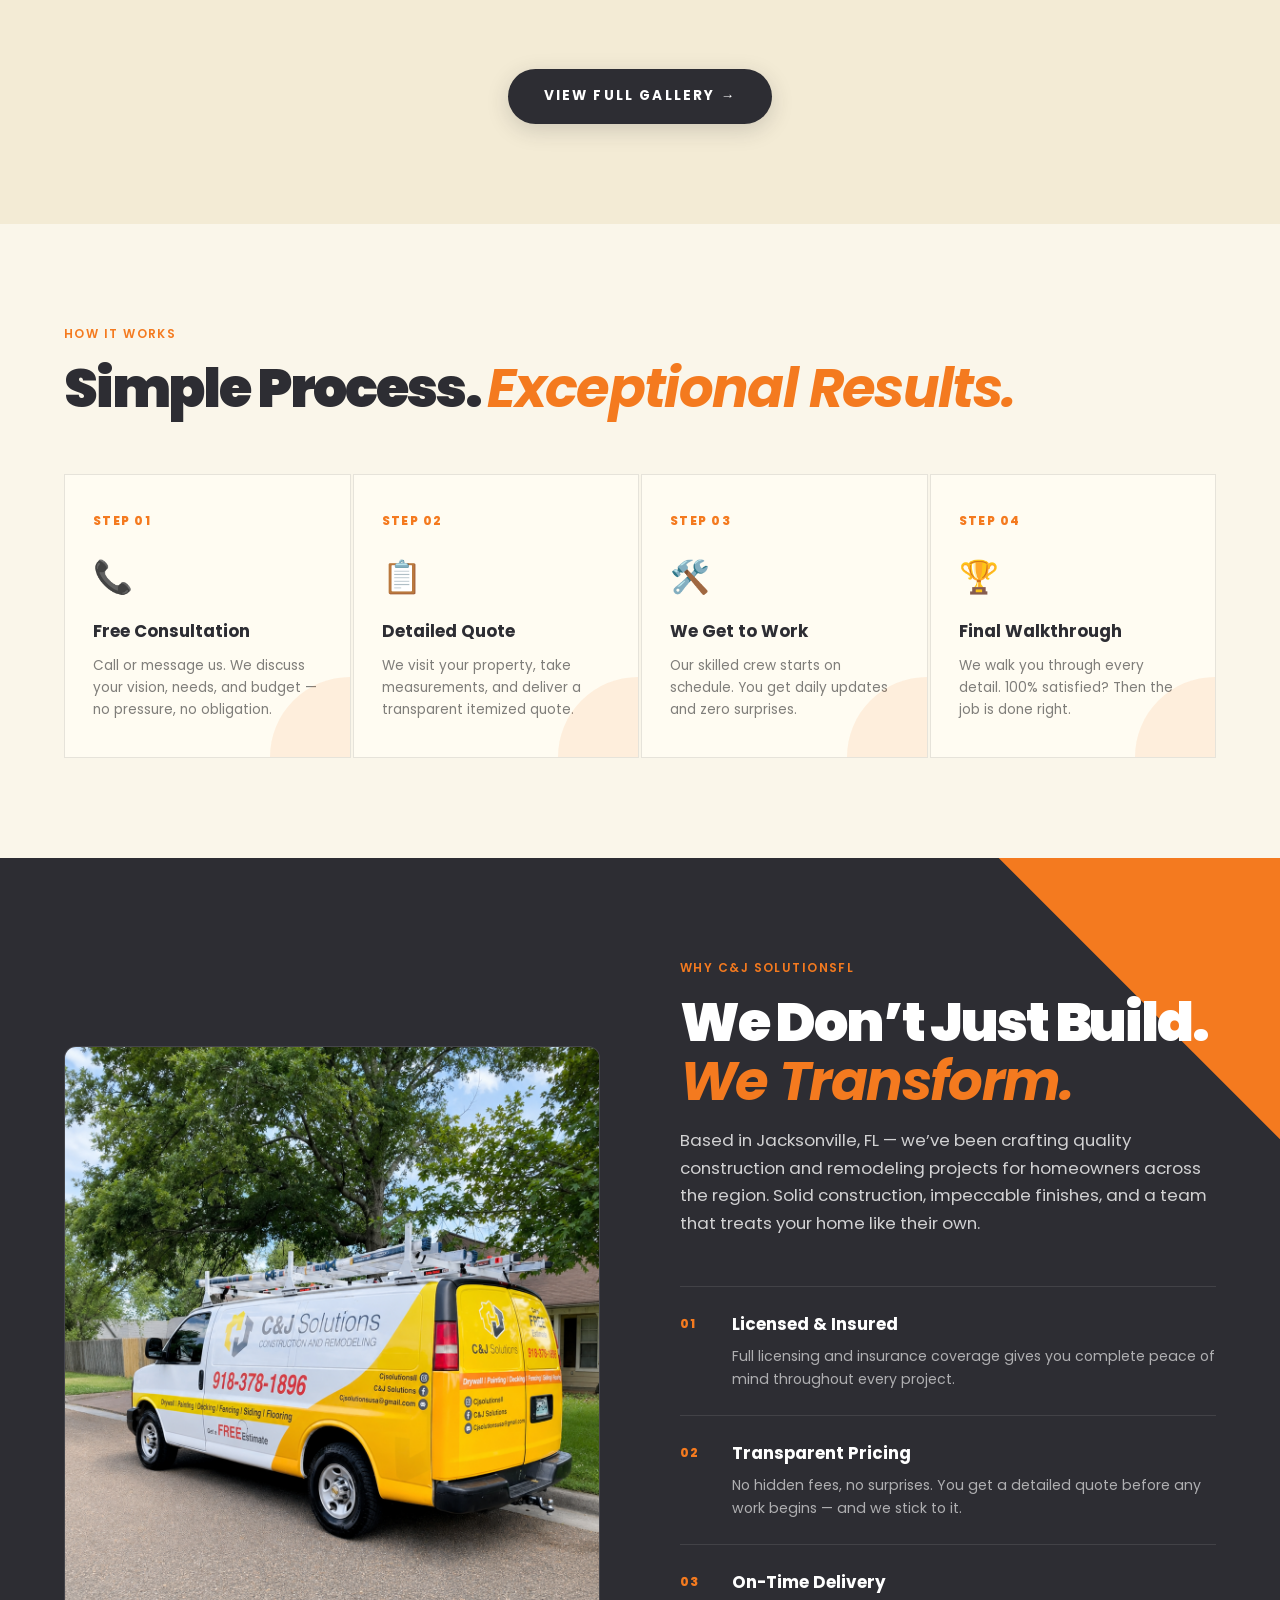
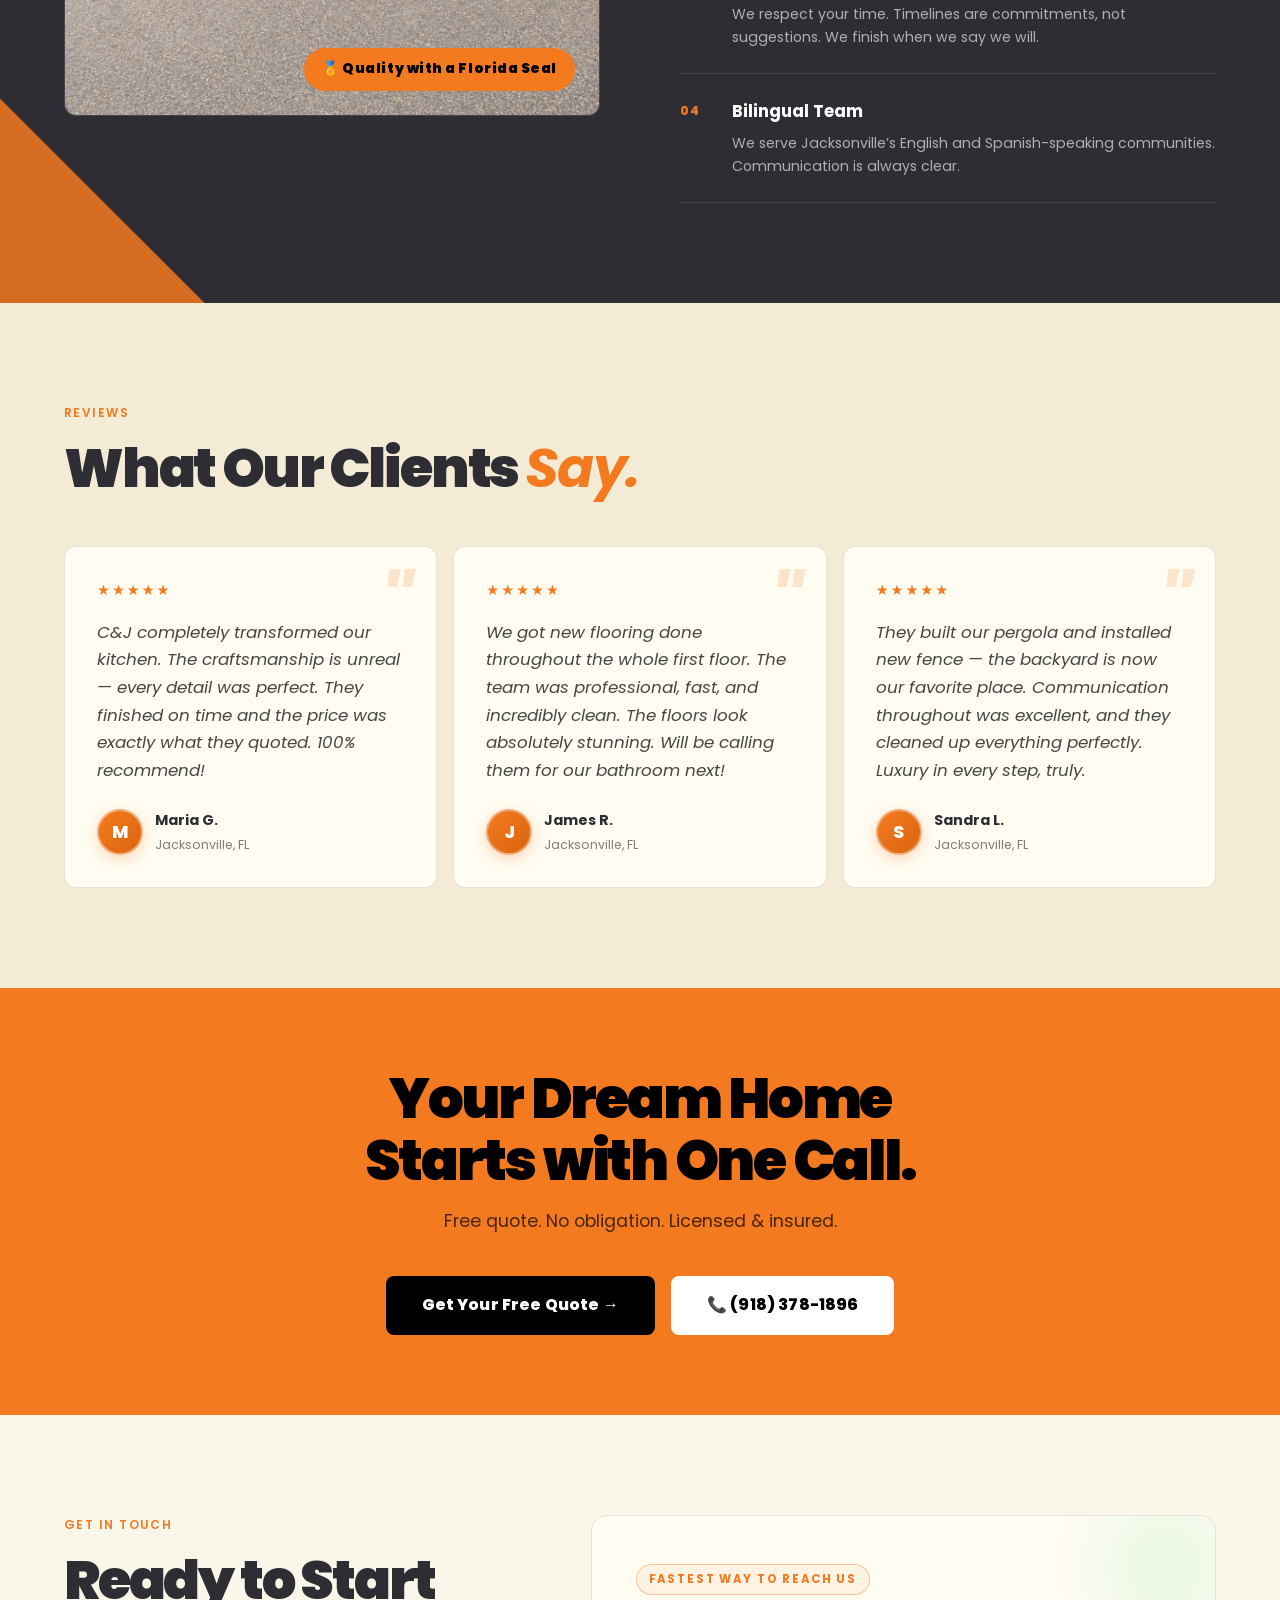
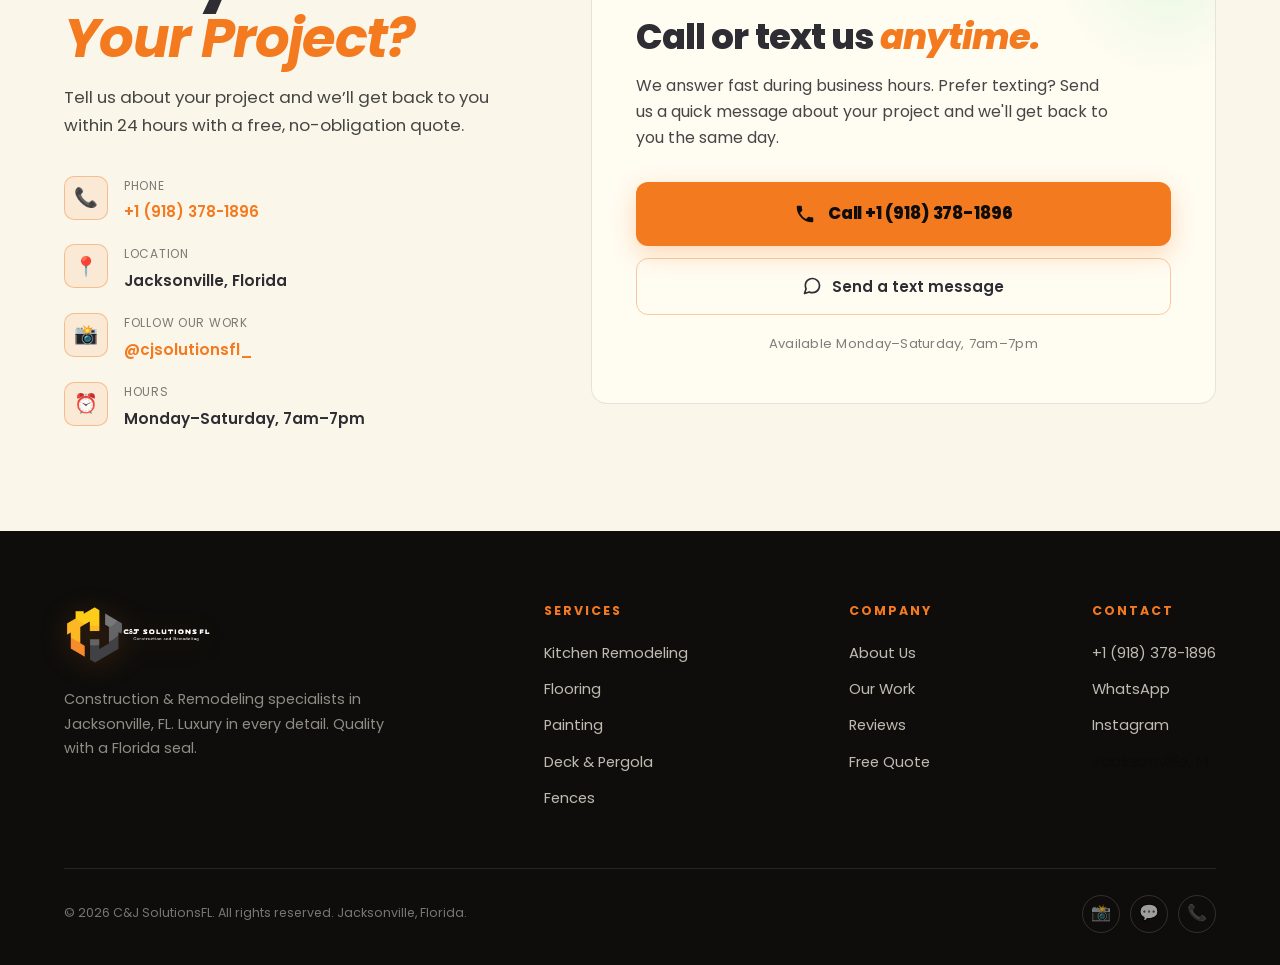
==== commit b6c7e552: "Contact label: Phone / WhatsApp -> Phone (EN and ES)" ====
--- a/index.html
+++ b/index.html
@@ -596,7 +596,7 @@
           <div class="contact-item reveal" data-delay="1">
             <div class="c-icon" aria-hidden="true">📞</div>
             <div>
-              <p class="c-label" data-i18n="contact.phoneLabel">Phone / WhatsApp</p>
+              <p class="c-label" data-i18n="contact.phoneLabel">Phone</p>
               <p class="c-value"><a href="tel:+19183781896">+1 (918) 378-1896</a></p>
             </div>
           </div>
@@ -707,7 +707,7 @@
 </footer>
 
 <!-- SCRIPTS (CDN — loads from browser when site is open) -->
-<script defer src="js/i18n.js?v=calltext-v1"></script>
+<script defer src="js/i18n.js?v=phoneonly"></script>
 <script defer src="js/main.js?v=light-v2-1748180000"></script>
 
 </body>
